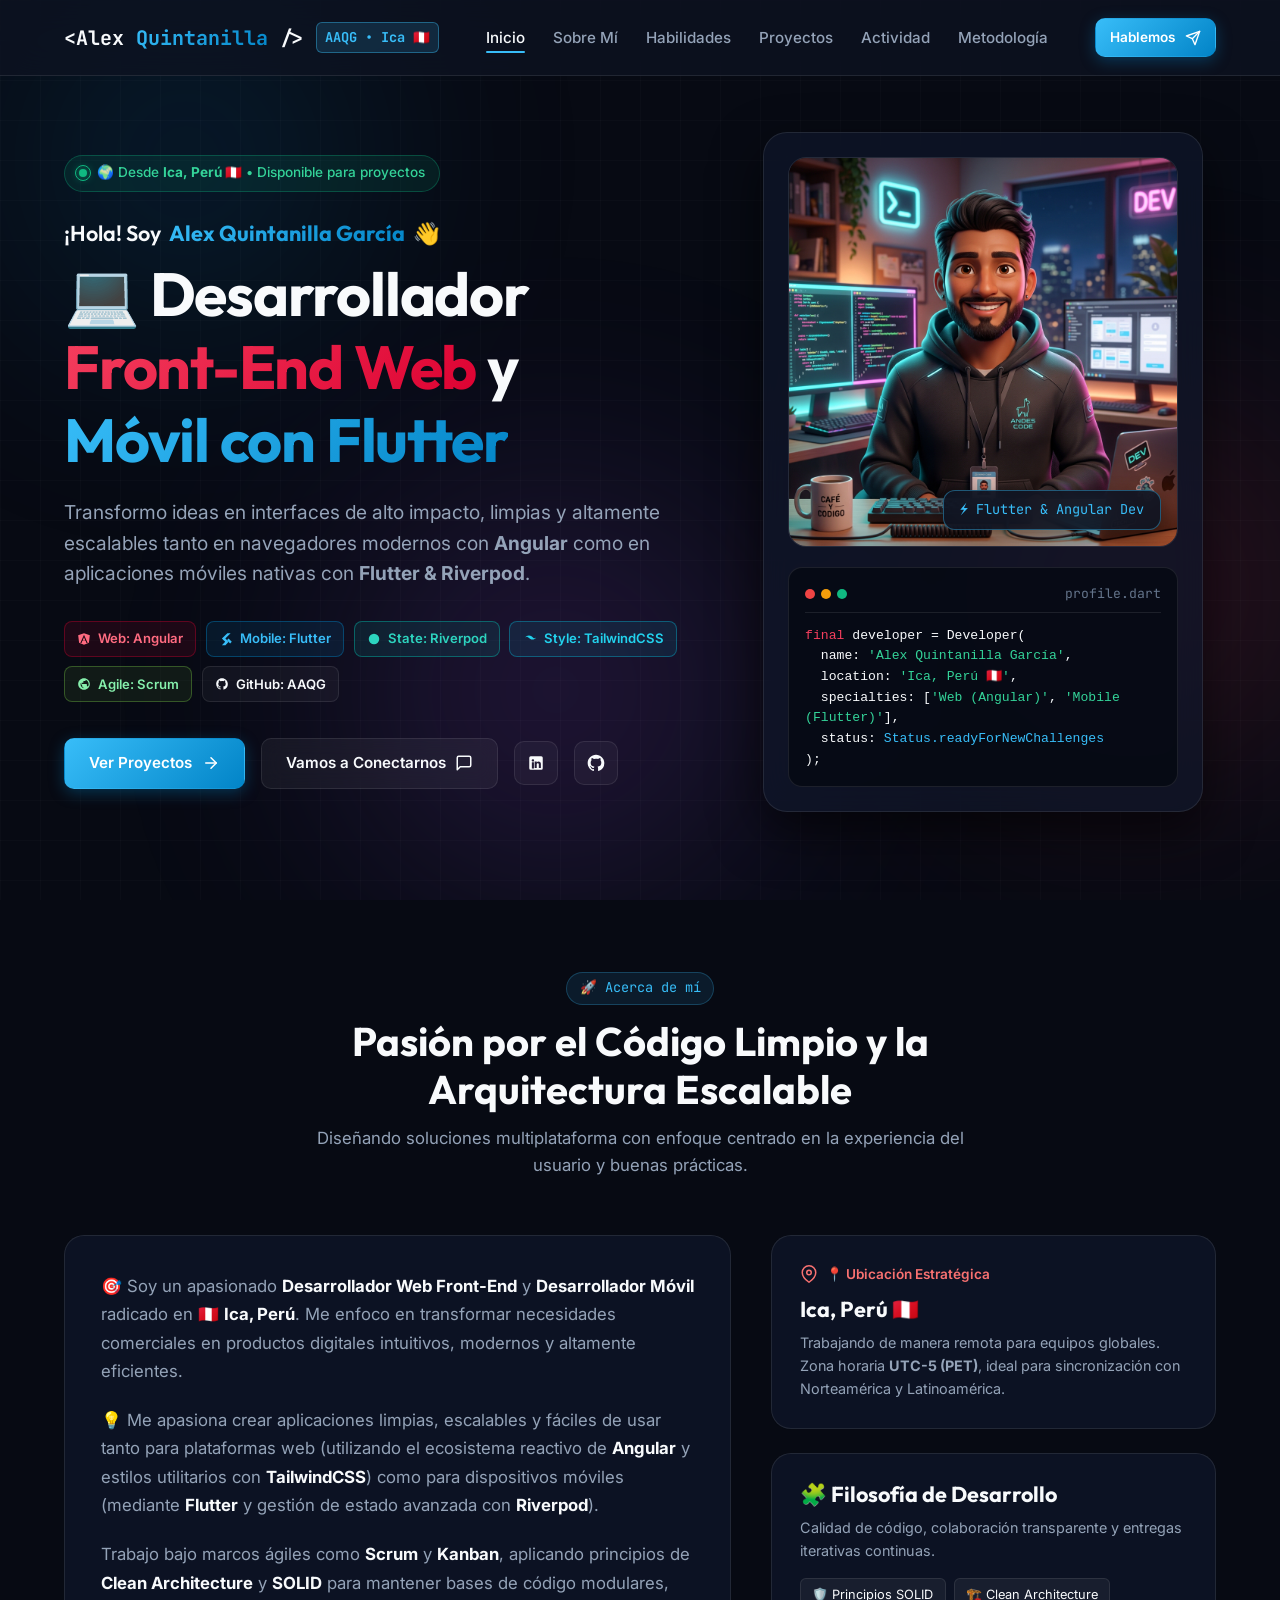
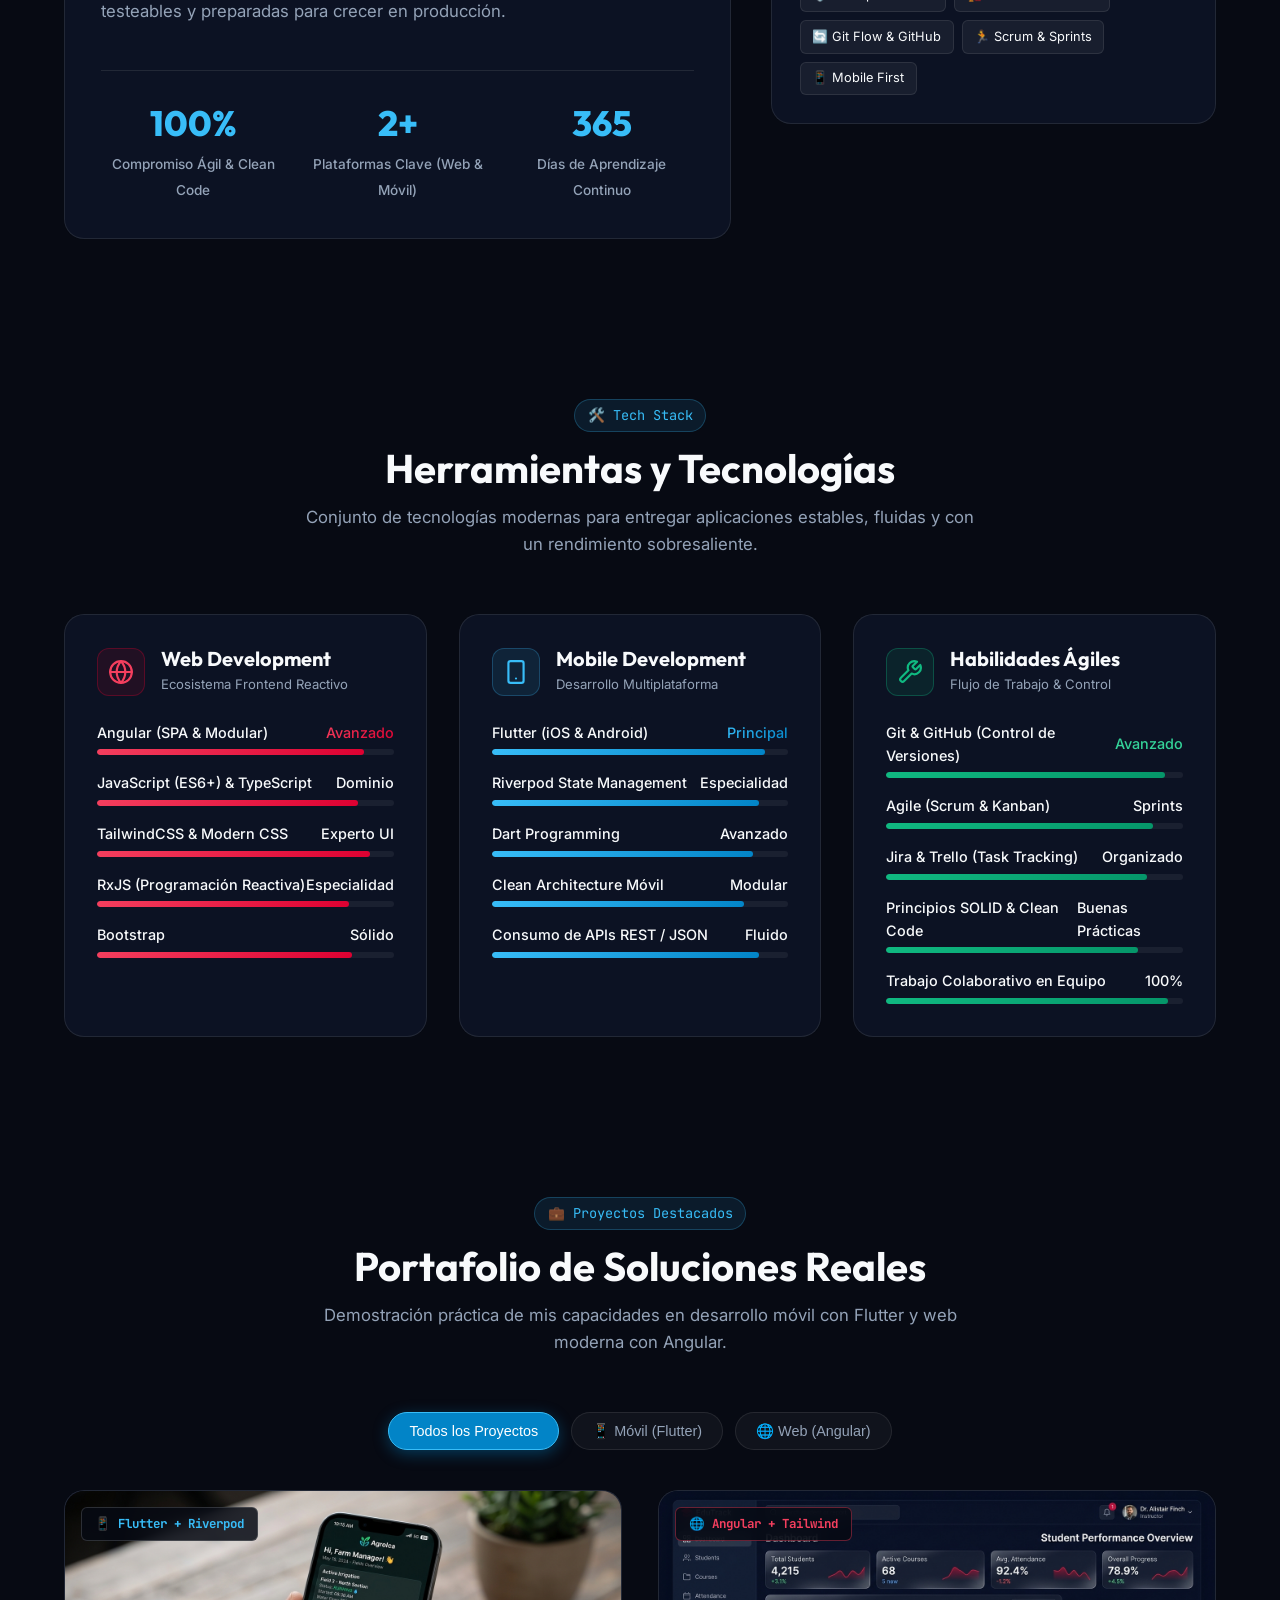
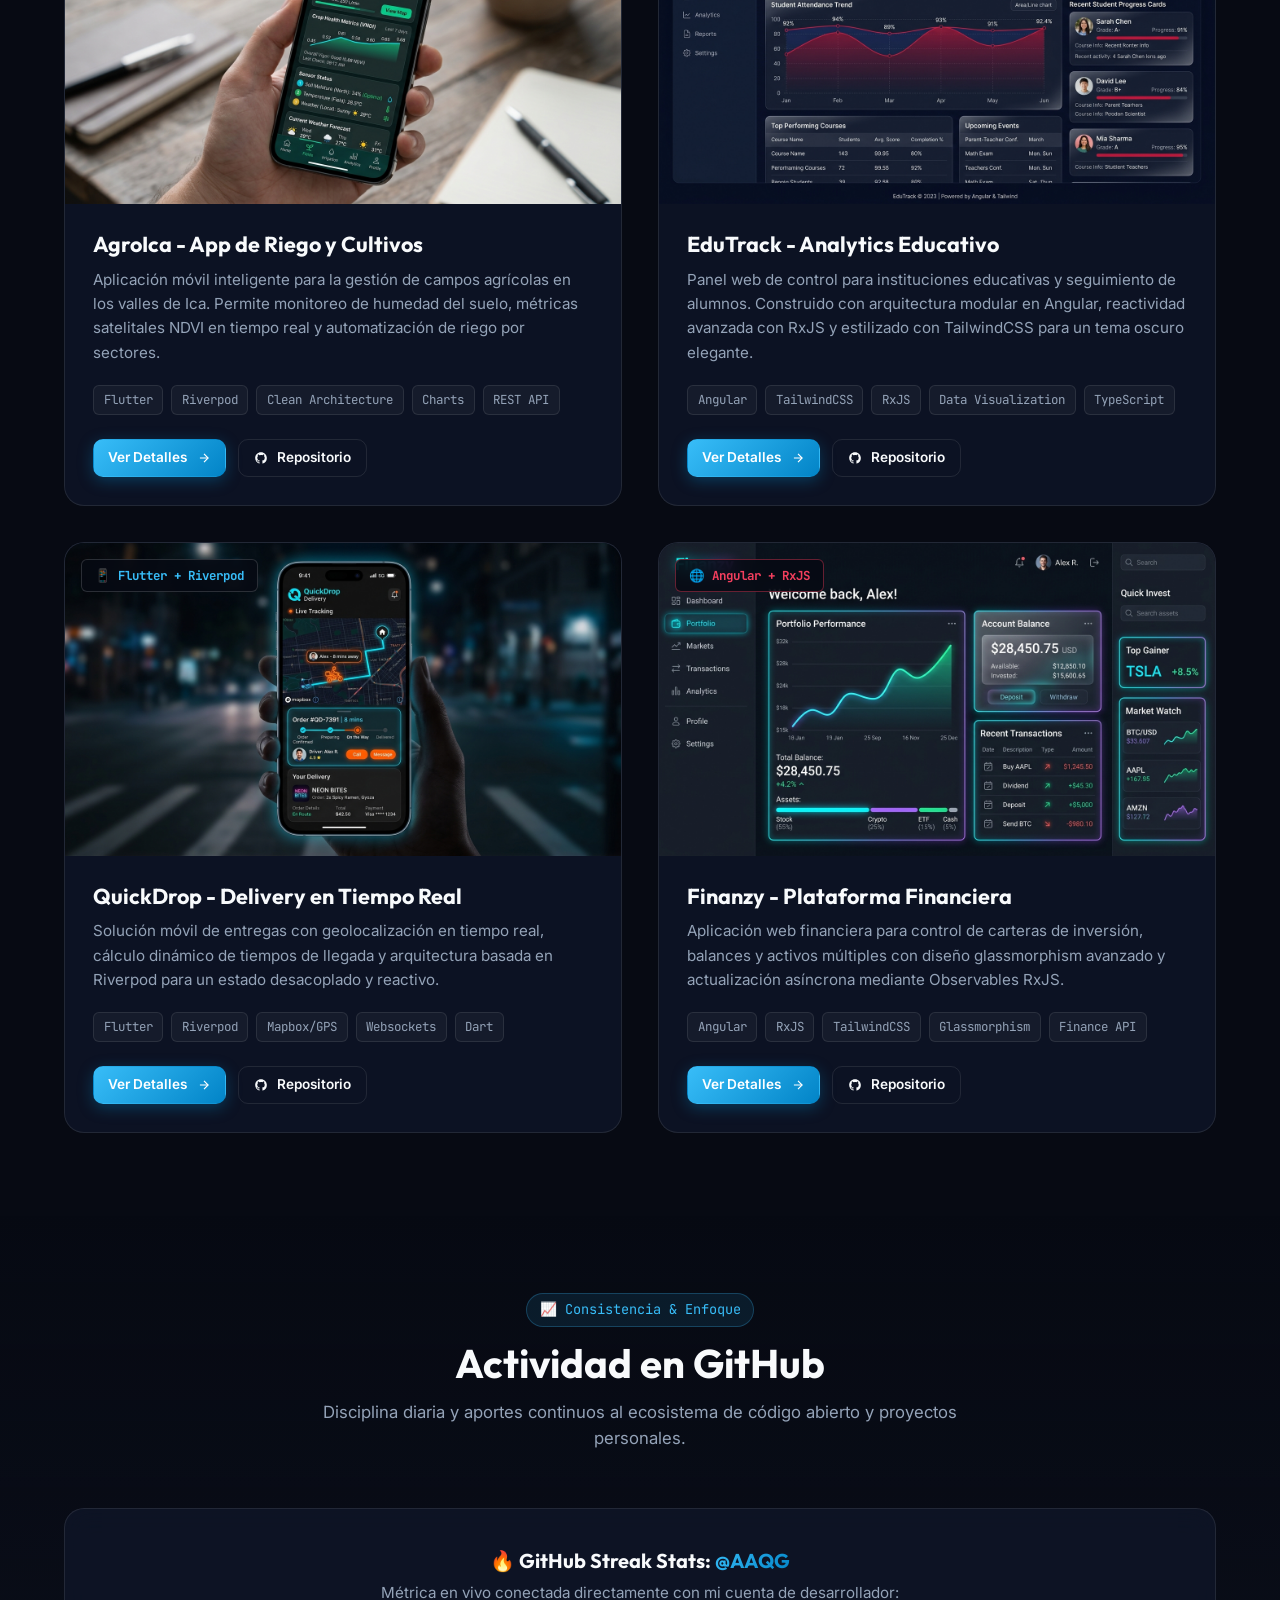
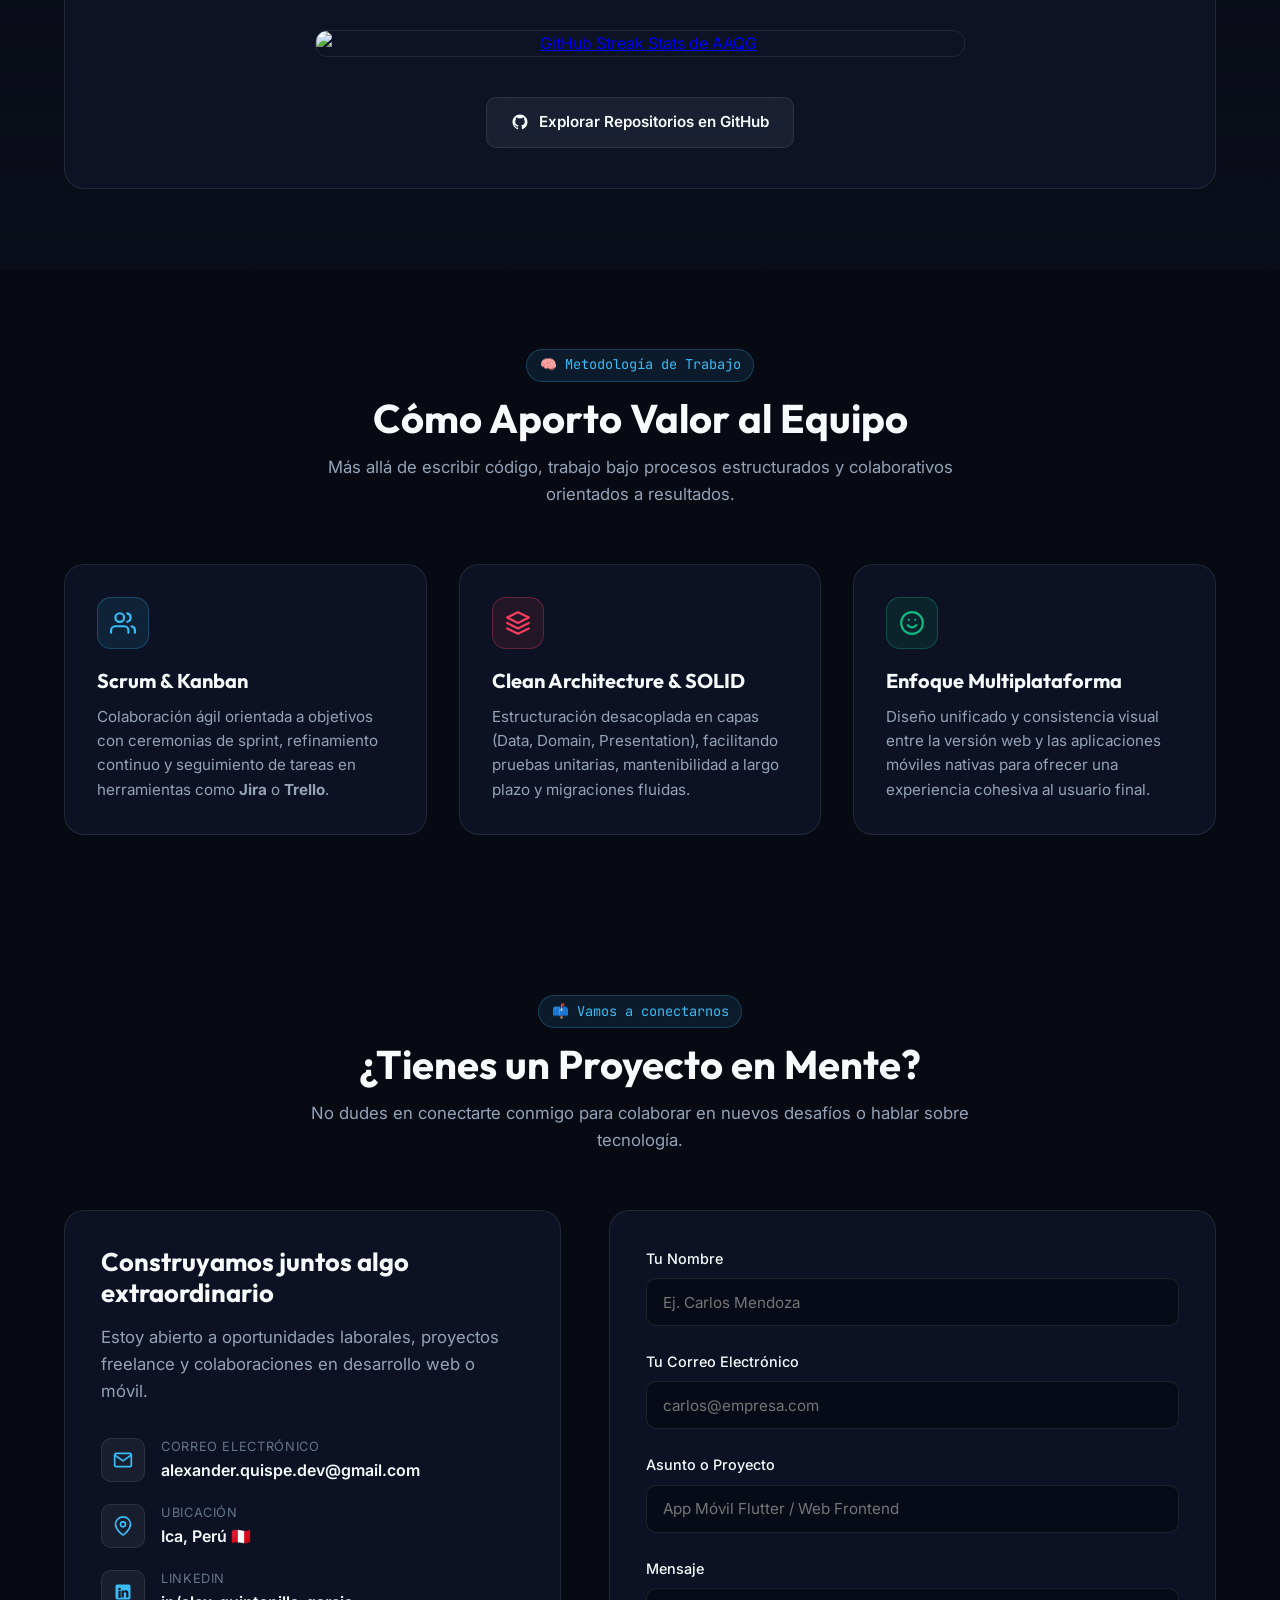
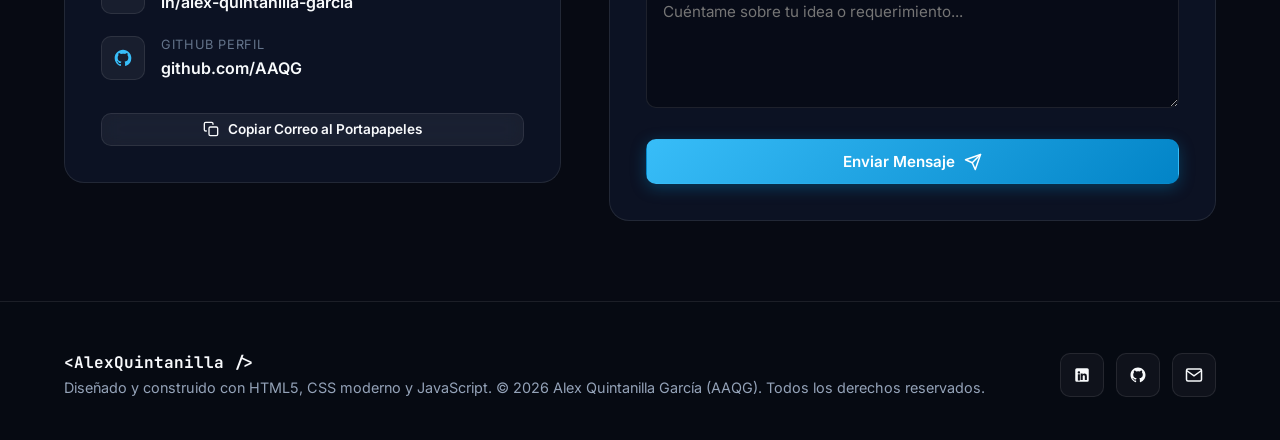
==== index.html @ 60a07b71 "feat: Profile Web" ====
<!DOCTYPE html>
<html lang="es">
<head>
  <meta charset="UTF-8">
  <meta name="viewport" content="width=device-width, initial-scale=1.0">
  <title>Alex Quintanilla García | Desarrollador Front-End Web y Móvil (Flutter & Angular)</title>
  <meta name="description" content="Portafolio profesional de Alex Quintanilla García (AAQG). Desarrollador Front-End Web y Móvil con Flutter y Angular, radicado en Ica, Perú. Creación de aplicaciones escalables, limpias y multiplataforma.">
  <meta name="keywords" content="Alex Quintanilla, Alex Quintanilla García, Desarrollador Web, Flutter, Angular, Riverpod, TailwindCSS, Ica Peru, Front-End, Mobile Developer, AAQG">
  <meta name="author" content="Alex Quintanilla García (AAQG)">

  <!-- Open Graph / Redes Sociales -->
  <meta property="og:title" content="Alex Quintanilla García | Desarrollador Front-End Web y Móvil">
  <meta property="og:description" content="Especialista en desarrollo web con Angular y móvil con Flutter & Riverpod. Desde Ica, Perú.">
  <meta property="og:type" content="website">

  <!-- Favicon SVG -->
  <link rel="icon" type="image/svg+xml" href="data:image/svg+xml,<svg xmlns='http://www.w3.org/2000/svg' viewBox='0 0 24 24' fill='%2338BDF8'><path d='M12 2L2 7l10 5 10-5-10-5zM2 17l10 5 10-5M2 12l10 5 10-5'/></svg>">

  <!-- Hoja de Estilos Principal -->
  <link rel="stylesheet" href="css/styles.css">
</head>
<body>

  <!-- Luces Ambientales de Fondo -->
  <div class="bg-ambient-light" aria-hidden="true">
    <div class="ambient-orb orb-1"></div>
    <div class="ambient-orb orb-2"></div>
    <div class="ambient-orb orb-3"></div>
  </div>
  <div class="bg-grid-overlay" aria-hidden="true"></div>

  <!-- Header / Barra de Navegación -->
  <header class="header-nav" id="headerNav">
    <div class="container nav-content">
      <a href="#hero" class="brand-logo" id="brandLogo">
        <span>&lt;Alex</span><span class="gradient-text-flutter">Quintanilla</span><span> /&gt;</span>
        <span class="logo-badge">AAQG &bull; Ica 🇵🇪</span>
      </a>

      <!-- Navegación de Escritorio -->
      <nav class="desktop-nav" aria-label="Navegación principal">
        <ul class="nav-links">
          <li><a href="#hero" class="nav-link active">Inicio</a></li>
          <li><a href="#about" class="nav-link">Sobre Mí</a></li>
          <li><a href="#skills" class="nav-link">Habilidades</a></li>
          <li><a href="#projects" class="nav-link">Proyectos</a></li>
          <li><a href="#github-stats" class="nav-link">Actividad</a></li>
          <li><a href="#methodology" class="nav-link">Metodología</a></li>
        </ul>
      </nav>

      <div class="nav-actions">
        <a href="#contact" class="btn btn-primary btn-sm btn-contact-nav" id="navContactBtn">
          <span>Hablemos</span>
          <svg width="16" height="16" viewBox="0 0 24 24" fill="none" stroke="currentColor" stroke-width="2" stroke-linecap="round" stroke-linejoin="round"><line x1="22" y1="2" x2="11" y2="13"></line><polygon points="22 2 15 22 11 13 2 9 22 2"></polygon></svg>
        </a>

        <!-- Botón Hamburguesa Móvil -->
        <button class="mobile-toggle" id="mobileMenuBtn" aria-label="Abrir menú de navegación" aria-expanded="false">
          <svg id="menuIcon" viewBox="0 0 24 24" fill="none" stroke="currentColor" stroke-width="2" stroke-linecap="round" stroke-linejoin="round">
            <line x1="3" y1="12" x2="21" y2="12"></line>
            <line x1="3" y1="6" x2="21" y2="6"></line>
            <line x1="3" y1="18" x2="21" y2="18"></line>
          </svg>
        </button>
      </div>
    </div>
  </header>

  <!-- Menú Desplegable Móvil -->
  <aside class="mobile-menu" id="mobileMenu" aria-label="Menú móvil">
    <ul class="mobile-nav-links">
      <li>
        <a href="#hero" class="mobile-nav-link" data-mobile-link>
          <span>🏠</span> Inicio
        </a>
      </li>
      <li>
        <a href="#about" class="mobile-nav-link" data-mobile-link>
          <span>🚀</span> Sobre Mí
        </a>
      </li>
      <li>
        <a href="#skills" class="mobile-nav-link" data-mobile-link>
          <span>🛠️</span> Tech Stack
        </a>
      </li>
      <li>
        <a href="#projects" class="mobile-nav-link" data-mobile-link>
          <span>💼</span> Proyectos
        </a>
      </li>
      <li>
        <a href="#github-stats" class="mobile-nav-link" data-mobile-link>
          <span>📊</span> GitHub Streak
        </a>
      </li>
      <li>
        <a href="#methodology" class="mobile-nav-link" data-mobile-link>
          <span>🧩</span> Metodología
        </a>
      </li>
      <li>
        <a href="#contact" class="mobile-nav-link" data-mobile-link>
          <span>📫</span> Contacto
        </a>
      </li>
    </ul>

    <div class="mobile-menu-footer">
      <a href="#contact" class="btn btn-primary" style="width: 100%;" data-mobile-link>
        Iniciar Conversación 💬
      </a>
    </div>
  </aside>

  <!-- SECCIÓN HERO -->
  <main>
    <section class="hero-section" id="hero">
      <div class="container">
        <div class="hero-grid">
          <!-- Columna Izquierda: Información Principal -->
          <div class="hero-text-content">
            <div class="hero-status-pill">
              <span class="status-dot"></span>
              <span>🌍 Desde <strong>Ica, Perú 🇵🇪</strong> &bull; Disponible para proyectos</span>
            </div>

            <div class="hero-name-label">
              ¡Hola! Soy <strong>Alex Quintanilla García</strong> 👋
            </div>

            <h1 class="hero-title">
              💻 Desarrollador <br>
              <span class="gradient-text-angular">Front-End Web</span> y <br>
              <span class="gradient-text-flutter">Móvil con Flutter</span>
            </h1>

            <p class="hero-subtitle">
              Transformo ideas en interfaces de alto impacto, limpias y altamente escalables tanto en navegadores modernos con <strong>Angular</strong> como en aplicaciones móviles nativas con <strong>Flutter & Riverpod</strong>.
            </p>

            <!-- Badges destacados del perfil -->
            <div class="hero-badges-row" aria-label="Tecnologías destacadas">
              <span class="tech-badge-pill angular">
                <svg width="14" height="14" viewBox="0 0 24 24" fill="currentColor"><path d="M12 2L2 5.5l1.6 13.1L12 22l8.4-3.4L22 5.5 12 2zm0 2.8l6.3 14-2.1-.1-1.3-3.2H9.1l-1.3 3.2-2.1.1 6.3-14zm0 4.3l-2.4 5.9h4.8L12 9.1z"/></svg>
                Web: Angular
              </span>
              <span class="tech-badge-pill flutter">
                <svg width="14" height="14" viewBox="0 0 24 24" fill="currentColor"><path d="M14.3 2L5 11.3l2.8 2.8L19.9 2h-5.6zM5 11.3l5.6 5.6-5.6 5.6H11l5.6-5.6-5.6-5.6H5zm8.5 2.8l2.8-2.8 5.6 5.6-2.8 2.8-5.6-5.6z"/></svg>
                Mobile: Flutter
              </span>
              <span class="tech-badge-pill riverpod">
                <svg width="14" height="14" viewBox="0 0 24 24" fill="currentColor"><circle cx="12" cy="12" r="9"/></svg>
                State: Riverpod
              </span>
              <span class="tech-badge-pill tailwind">
                <svg width="14" height="14" viewBox="0 0 24 24" fill="currentColor"><path d="M12 6c-3 0-5.5 1.5-6.5 4 1-1.5 2.5-2 4-1.5 1 .3 1.8 1.1 2.6 1.9C13.4 11.7 15 13 18 13c3 0 5.5-1.5 6.5-4-1 1.5-2.5 2-4 1.5-1-.3-1.8-1.1-2.6-1.9C16.6 7.3 15 6 12 6z"/></svg>
                Style: TailwindCSS
              </span>
              <span class="tech-badge-pill scrum">
                <svg width="14" height="14" viewBox="0 0 24 24" fill="currentColor"><path d="M12 2C6.48 2 2 6.48 2 12s4.48 10 10 10 10-4.48 10-10S17.52 2 12 2zm1 17.93c-3.95-.49-7-3.85-7-7.93 0-.62.08-1.21.21-1.79L9 15v1c0 1.1.9 2 2 2v1.93zm6.9-2.54c-.26-.81-1-1.39-1.9-1.39h-1v-3c0-.55-.45-1-1-1H8v-2h2c.55 0 1-.45 1-1V7h2c1.1 0 2-.9 2-2v-.41c2.93 1.19 5 4.06 5 7.41 0 2.08-.8 3.97-2.1 5.39z"/></svg>
                Agile: Scrum
              </span>
              <span class="tech-badge-pill">
                <svg width="14" height="14" viewBox="0 0 24 24" fill="currentColor"><path d="M12 2C6.477 2 2 6.484 2 12.017c0 4.425 2.865 8.18 6.839 9.504.5.092.682-.217.682-.483 0-.237-.008-.868-.013-1.703-2.782.605-3.369-1.343-3.369-1.343-.454-1.158-1.11-1.466-1.11-1.466-.908-.62.069-.608.069-.608 1.003.07 1.53 1.032 1.53 1.032.892 1.53 2.341 1.088 2.91.832.092-.647.35-1.088.636-1.338-2.22-.253-4.555-1.113-4.555-4.951 0-1.093.39-1.988 1.029-2.688-.103-.253-.446-1.272.098-2.65 0 0 .84-.27 2.75 1.026A9.564 9.564 0 0112 6.844c.85.004 1.705.115 2.504.337 1.909-1.296 2.747-1.027 2.747-1.027.546 1.379.202 2.398.1 2.651.64.7 1.028 1.595 1.028 2.688 0 3.848-2.339 4.695-4.566 4.943.359.309.678.92.678 1.855 0 1.338-.012 2.419-.012 2.747 0 .268.18.58.688.482A10.019 10.019 0 0022 12.017C22 6.484 17.522 2 12 2z"/></svg>
                GitHub: AAQG
              </span>
            </div>

            <!-- Botones de Acción CTA -->
            <div class="hero-cta-group">
              <a href="#projects" class="btn btn-primary" id="btnExploreProjects">
                <span>Ver Proyectos</span>
                <svg width="18" height="18" viewBox="0 0 24 24" fill="none" stroke="currentColor" stroke-width="2" stroke-linecap="round" stroke-linejoin="round"><line x1="5" y1="12" x2="19" y2="12"></line><polyline points="12 5 19 12 12 19"></polyline></svg>
              </a>

              <a href="#contact" class="btn btn-secondary" id="btnConnectHero">
                <span>Vamos a Conectarnos</span>
                <svg width="18" height="18" viewBox="0 0 24 24" fill="none" stroke="currentColor" stroke-width="2" stroke-linecap="round" stroke-linejoin="round"><path d="M21 15a2 2 0 0 1-2 2H7l-4 4V5a2 2 0 0 1 2-2h14a2 2 0 0 1 2 2z"></path></svg>
              </a>

              <!-- Botón LinkedIn -->
              <a href="https://www.linkedin.com/in/alex-quintanilla-garcia-112427238/" target="_blank" rel="noopener noreferrer" class="btn btn-icon" aria-label="Perfil de LinkedIn de Alex Quintanilla García" title="Ver LinkedIn Alex Quintanilla">
                <svg width="18" height="18" viewBox="0 0 24 24" fill="currentColor"><path d="M19 3a2 2 0 0 1 2 2v14a2 2 0 0 1-2 2H5a2 2 0 0 1-2-2V5a2 2 0 0 1 2-2h14m-.5 15.5v-5.3a3.26 3.26 0 0 0-3.26-3.26c-.85 0-1.84.52-2.28 1.3v-1.11h-2.79v8.37h2.79v-4.93c0-.77.62-1.4 1.39-1.4a1.4 1.4 0 0 1 1.4 1.4v4.93h2.75M6.46 10.9v8.37h2.79V10.9H6.46M7.86 6.88a1.63 1.63 0 0 0-1.63 1.63c0 .9.73 1.63 1.63 1.63a1.63 1.63 0 0 0 1.63-1.63c0-.9-.73-1.63-1.63-1.63z"/></svg>
              </a>

              <!-- Botón GitHub -->
              <a href="https://github.com/AAQG" target="_blank" rel="noopener noreferrer" class="btn btn-icon" aria-label="Perfil de GitHub AAQG" title="Ver GitHub AAQG">
                <svg width="20" height="20" viewBox="0 0 24 24" fill="currentColor"><path d="M12 2C6.477 2 2 6.484 2 12.017c0 4.425 2.865 8.18 6.839 9.504.5.092.682-.217.682-.483 0-.237-.008-.868-.013-1.703-2.782.605-3.369-1.343-3.369-1.343-.454-1.158-1.11-1.466-1.11-1.466-.908-.62.069-.608.069-.608 1.003.07 1.53 1.032 1.53 1.032.892 1.53 2.341 1.088 2.91.832.092-.647.35-1.088.636-1.338-2.22-.253-4.555-1.113-4.555-4.951 0-1.093.39-1.988 1.029-2.688-.103-.253-.446-1.272.098-2.65 0 0 .84-.27 2.75 1.026A9.564 9.564 0 0112 6.844c.85.004 1.705.115 2.504.337 1.909-1.296 2.747-1.027 2.747-1.027.546 1.379.202 2.398.1 2.651.64.7 1.028 1.595 1.028 2.688 0 3.848-2.339 4.695-4.566 4.943.359.309.678.92.678 1.855 0 1.338-.012 2.419-.012 2.747 0 .268.18.58.688.482A10.019 10.019 0 0022 12.017C22 6.484 17.522 2 12 2z"/></svg>
              </a>
            </div>
          </div>

          <!-- Columna Derecha: Card Visual con Foto de Perfil & Terminal -->
          <div class="hero-card-container">
            <div class="hero-visual-card">
              <div class="avatar-wrapper">
                <img src="assets/images/profile.jpg" alt="Alex Quintanilla García - Desarrollador Front-End y Móvil" class="avatar-image">
                <div class="hero-floating-chip">
                  <span>⚡</span> Flutter & Angular Dev
                </div>
              </div>

              <!-- Ventana de Código Mockup -->
              <div class="code-snippet-box">
                <div class="code-snippet-header">
                  <div class="window-dots">
                    <span class="window-dot dot-red"></span>
                    <span class="window-dot dot-yellow"></span>
                    <span class="window-dot dot-green"></span>
                  </div>
                  <span class="code-comment">profile.dart</span>
                </div>
                <code>
                  <span class="code-keyword">final</span> developer = Developer(<br>
                  &nbsp;&nbsp;name: <span class="code-string">'Alex Quintanilla García'</span>,<br>
                  &nbsp;&nbsp;location: <span class="code-string">'Ica, Perú 🇵🇪'</span>,<br>
                  &nbsp;&nbsp;specialties: [<span class="code-string">'Web (Angular)'</span>, <span class="code-string">'Mobile (Flutter)'</span>],<br>
                  &nbsp;&nbsp;status: <span class="code-class">Status.readyForNewChallenges</span><br>
                  );
                </code>
              </div>
            </div>
          </div>
        </div>
      </div>
    </section>

    <!-- SECCIÓN SOBRE MÍ -->
    <section class="about-section" id="about">
      <div class="container">
        <div class="section-header">
          <span class="section-tag">🚀 Acerca de mí</span>
          <h2 class="section-title">Pasión por el Código Limpio y la Arquitectura Escalable</h2>
          <p class="section-desc">
            Diseñando soluciones multiplataforma con enfoque centrado en la experiencia del usuario y buenas prácticas.
          </p>
        </div>

        <div class="about-grid">
          <!-- Tarjeta Principal de Historia -->
          <article class="about-card">
            <div class="about-narrative">
              <p>
                🎯 Soy un apasionado <strong>Desarrollador Web Front-End</strong> y <strong>Desarrollador Móvil</strong> radicado en 🇵🇪 <strong>Ica, Perú</strong>. Me enfoco en transformar necesidades comerciales en productos digitales intuitivos, modernos y altamente eficientes.
              </p>
              <p>
                💡 Me apasiona crear aplicaciones limpias, escalables y fáciles de usar tanto para plataformas web (utilizando el ecosistema reactivo de <strong>Angular</strong> y estilos utilitarios con <strong>TailwindCSS</strong>) como para dispositivos móviles (mediante <strong>Flutter</strong> y gestión de estado avanzada con <strong>Riverpod</strong>).
              </p>
              <p>
                Trabajo bajo marcos ágiles como <strong>Scrum</strong> y <strong>Kanban</strong>, aplicando principios de <strong>Clean Architecture</strong> y <strong>SOLID</strong> para mantener bases de código modulares, testeables y preparadas para crecer en producción.
              </p>
            </div>

            <!-- Métricas / Contadores -->
            <div class="stats-grid">
              <div class="stat-item">
                <span class="stat-number" data-target="100">100%</span>
                <span class="stat-label">Compromiso Ágil & Clean Code</span>
              </div>
              <div class="stat-item">
                <span class="stat-number" data-target="2">2+</span>
                <span class="stat-label">Plataformas Clave (Web & Móvil)</span>
              </div>
              <div class="stat-item">
                <span class="stat-number" data-target="365">365</span>
                <span class="stat-label">Días de Aprendizaje Continuo</span>
              </div>
            </div>
          </article>

          <!-- Tarjetas Secundarias -->
          <div class="about-side-stack">
            <!-- Ubicación -->
            <div class="location-card">
              <div class="location-badge">
                <svg width="18" height="18" viewBox="0 0 24 24" fill="none" stroke="currentColor" stroke-width="2" stroke-linecap="round" stroke-linejoin="round"><path d="M21 10c0 7-9 13-9 13s-9-6-9-13a9 9 0 0 1 18 0z"></path><circle cx="12" cy="10" r="3"></circle></svg>
                📍 Ubicación Estratégica
              </div>
              <h3 class="location-title">Ica, Perú 🇵🇪</h3>
              <p class="location-meta">
                Trabajando de manera remota para equipos globales. Zona horaria <strong>UTC-5 (PET)</strong>, ideal para sincronización con Norteamérica y Latinoamérica.
              </p>
            </div>

            <!-- Principios y Metodología en píldoras -->
            <div class="methodology-preview-card">
              <h3 class="location-title">🧩 Filosofía de Desarrollo</h3>
              <p class="location-meta">
                Calidad de código, colaboración transparente y entregas iterativas continuas.
              </p>
              <div class="badge-list-mini">
                <span class="mini-badge">🛡️ Principios SOLID</span>
                <span class="mini-badge">🏗️ Clean Architecture</span>
                <span class="mini-badge">🔄 Git Flow & GitHub</span>
                <span class="mini-badge">🏃 Scrum & Sprints</span>
                <span class="mini-badge">📱 Mobile First</span>
              </div>
            </div>
          </div>
        </div>
      </div>
    </section>

    <!-- SECCIÓN DE HABILIDADES / TECH STACK -->
    <section class="skills-section" id="skills">
      <div class="container">
        <div class="section-header">
          <span class="section-tag">🛠️ Tech Stack</span>
          <h2 class="section-title">Herramientas y Tecnologías</h2>
          <p class="section-desc">
            Conjunto de tecnologías modernas para entregar aplicaciones estables, fluidas y con un rendimiento sobresaliente.
          </p>
        </div>

        <div class="skills-container">
          <!-- Categoría 1: Web Development -->
          <div class="skill-category-card">
            <div class="skill-cat-header">
              <div class="cat-icon-box angular-icon">
                <svg width="26" height="26" viewBox="0 0 24 24" fill="none" stroke="currentColor" stroke-width="2" stroke-linecap="round" stroke-linejoin="round"><circle cx="12" cy="12" r="10"></circle><line x1="2" y1="12" x2="22" y2="12"></line><path d="M12 2a15.3 15.3 0 0 1 4 10 15.3 15.3 0 0 1-4 10 15.3 15.3 0 0 1-4-10 15.3 15.3 0 0 1 4-10z"></path></svg>
              </div>
              <div>
                <h3 class="cat-title">Web Development</h3>
                <span class="cat-subtitle">Ecosistema Frontend Reactivo</span>
              </div>
            </div>

            <ul class="skill-items-list">
              <li class="skill-item">
                <div class="skill-info">
                  <span>Angular (SPA & Modular)</span>
                  <span class="gradient-text-angular">Avanzado</span>
                </div>
                <div class="skill-bar-bg">
                  <div class="skill-bar-fill angular-fill" style="width: 90%;"></div>
                </div>
              </li>
              <li class="skill-item">
                <div class="skill-info">
                  <span>JavaScript (ES6+) & TypeScript</span>
                  <span>Dominio</span>
                </div>
                <div class="skill-bar-bg">
                  <div class="skill-bar-fill angular-fill" style="width: 88%;"></div>
                </div>
              </li>
              <li class="skill-item">
                <div class="skill-info">
                  <span>TailwindCSS & Modern CSS</span>
                  <span>Experto UI</span>
                </div>
                <div class="skill-bar-bg">
                  <div class="skill-bar-fill angular-fill" style="width: 92%;"></div>
                </div>
              </li>
              <li class="skill-item">
                <div class="skill-info">
                  <span>RxJS (Programación Reactiva)</span>
                  <span>Especialidad</span>
                </div>
                <div class="skill-bar-bg">
                  <div class="skill-bar-fill angular-fill" style="width: 85%;"></div>
                </div>
              </li>
              <li class="skill-item">
                <div class="skill-info">
                  <span>Bootstrap</span>
                  <span>Sólido</span>
                </div>
                <div class="skill-bar-bg">
                  <div class="skill-bar-fill angular-fill" style="width: 86%;"></div>
                </div>
              </li>
            </ul>
          </div>

          <!-- Categoría 2: Mobile Development -->
          <div class="skill-category-card">
            <div class="skill-cat-header">
              <div class="cat-icon-box">
                <svg width="26" height="26" viewBox="0 0 24 24" fill="none" stroke="currentColor" stroke-width="2" stroke-linecap="round" stroke-linejoin="round"><rect x="5" y="2" width="14" height="20" rx="2" ry="2"></rect><line x1="12" y1="18" x2="12.01" y2="18"></line></svg>
              </div>
              <div>
                <h3 class="cat-title">Mobile Development</h3>
                <span class="cat-subtitle">Desarrollo Multiplataforma</span>
              </div>
            </div>

            <ul class="skill-items-list">
              <li class="skill-item">
                <div class="skill-info">
                  <span>Flutter (iOS & Android)</span>
                  <span class="gradient-text-flutter">Principal</span>
                </div>
                <div class="skill-bar-bg">
                  <div class="skill-bar-fill" style="width: 92%;"></div>
                </div>
              </li>
              <li class="skill-item">
                <div class="skill-info">
                  <span>Riverpod State Management</span>
                  <span>Especialidad</span>
                </div>
                <div class="skill-bar-bg">
                  <div class="skill-bar-fill" style="width: 90%;"></div>
                </div>
              </li>
              <li class="skill-item">
                <div class="skill-info">
                  <span>Dart Programming</span>
                  <span>Avanzado</span>
                </div>
                <div class="skill-bar-bg">
                  <div class="skill-bar-fill" style="width: 88%;"></div>
                </div>
              </li>
              <li class="skill-item">
                <div class="skill-info">
                  <span>Clean Architecture Móvil</span>
                  <span>Modular</span>
                </div>
                <div class="skill-bar-bg">
                  <div class="skill-bar-fill" style="width: 85%;"></div>
                </div>
              </li>
              <li class="skill-item">
                <div class="skill-info">
                  <span>Consumo de APIs REST / JSON</span>
                  <span>Fluido</span>
                </div>
                <div class="skill-bar-bg">
                  <div class="skill-bar-fill" style="width: 90%;"></div>
                </div>
              </li>
            </ul>
          </div>

          <!-- Categoría 3: Metodologías y Herramientas -->
          <div class="skill-category-card">
            <div class="skill-cat-header">
              <div class="cat-icon-box method-icon">
                <svg width="26" height="26" viewBox="0 0 24 24" fill="none" stroke="currentColor" stroke-width="2" stroke-linecap="round" stroke-linejoin="round"><path d="M14.7 6.3a1 1 0 0 0 0 1.4l1.6 1.6a1 1 0 0 0 1.4 0l3.77-3.77a6 6 0 0 1-7.94 7.94l-6.91 6.91a2.12 2.12 0 0 1-3-3l6.91-6.91a6 6 0 0 1 7.94-7.94l-3.76 3.76z"></path></svg>
              </div>
              <div>
                <h3 class="cat-title">Habilidades Ágiles</h3>
                <span class="cat-subtitle">Flujo de Trabajo & Control</span>
              </div>
            </div>

            <ul class="skill-items-list">
              <li class="skill-item">
                <div class="skill-info">
                  <span>Git & GitHub (Control de Versiones)</span>
                  <span style="color: #34d399;">Avanzado</span>
                </div>
                <div class="skill-bar-bg">
                  <div class="skill-bar-fill method-fill" style="width: 94%;"></div>
                </div>
              </li>
              <li class="skill-item">
                <div class="skill-info">
                  <span>Agile (Scrum & Kanban)</span>
                  <span>Sprints</span>
                </div>
                <div class="skill-bar-bg">
                  <div class="skill-bar-fill method-fill" style="width: 90%;"></div>
                </div>
              </li>
              <li class="skill-item">
                <div class="skill-info">
                  <span>Jira & Trello (Task Tracking)</span>
                  <span>Organizado</span>
                </div>
                <div class="skill-bar-bg">
                  <div class="skill-bar-fill method-fill" style="width: 88%;"></div>
                </div>
              </li>
              <li class="skill-item">
                <div class="skill-info">
                  <span>Principios SOLID & Clean Code</span>
                  <span>Buenas Prácticas</span>
                </div>
                <div class="skill-bar-bg">
                  <div class="skill-bar-fill method-fill" style="width: 85%;"></div>
                </div>
              </li>
              <li class="skill-item">
                <div class="skill-info">
                  <span>Trabajo Colaborativo en Equipo</span>
                  <span>100%</span>
                </div>
                <div class="skill-bar-bg">
                  <div class="skill-bar-fill method-fill" style="width: 95%;"></div>
                </div>
              </li>
            </ul>
          </div>
        </div>
      </div>
    </section>

    <!-- SECCIÓN DE PROYECTOS DESTACADOS -->
    <section class="projects-section" id="projects">
      <div class="container">
        <div class="section-header">
          <span class="section-tag">💼 Proyectos Destacados</span>
          <h2 class="section-title">Portafolio de Soluciones Reales</h2>
          <p class="section-desc">
            Demostración práctica de mis capacidades en desarrollo móvil con Flutter y web moderna con Angular.
          </p>
        </div>

        <!-- Filtros Dinámicos -->
        <div class="projects-filter-bar" role="tablist" aria-label="Filtro de proyectos">
          <button class="filter-btn active" data-filter="all" role="tab" aria-selected="true">Todos los Proyectos</button>
          <button class="filter-btn" data-filter="mobile" role="tab" aria-selected="false">📱 Móvil (Flutter)</button>
          <button class="filter-btn" data-filter="web" role="tab" aria-selected="false">🌐 Web (Angular)</button>
        </div>

        <!-- Grid de Proyectos -->
        <div class="projects-grid" id="projectsGrid">

          <!-- Proyecto 1: AgroIca Mobile -->
          <article class="project-card" data-category="mobile">
            <div class="project-thumbnail-wrapper">
              <img src="assets/images/agroica.jpg" alt="AgroIca - App Móvil de Gestión Agrícola con Flutter" class="project-thumbnail" loading="lazy">
              <span class="project-tag-pill">📱 Flutter + Riverpod</span>
            </div>
            <div class="project-content">
              <h3 class="project-title">AgroIca - App de Riego y Cultivos</h3>
              <p class="project-description">
                Aplicación móvil inteligente para la gestión de campos agrícolas en los valles de Ica. Permite monitoreo de humedad del suelo, métricas satelitales NDVI en tiempo real y automatización de riego por sectores.
              </p>
              <div class="project-tech-stack">
                <span class="tech-chip">Flutter</span>
                <span class="tech-chip">Riverpod</span>
                <span class="tech-chip">Clean Architecture</span>
                <span class="tech-chip">Charts</span>
                <span class="tech-chip">REST API</span>
              </div>
              <div class="project-actions">
                <a href="#contact" class="btn btn-primary btn-sm">
                  <span>Ver Detalles</span>
                  <svg width="14" height="14" viewBox="0 0 24 24" fill="none" stroke="currentColor" stroke-width="2"><line x1="5" y1="12" x2="19" y2="12"></line><polyline points="12 5 19 12 12 19"></polyline></svg>
                </a>
                <a href="https://github.com/AAQG" target="_blank" rel="noopener noreferrer" class="btn btn-outline btn-sm">
                  <svg width="14" height="14" viewBox="0 0 24 24" fill="currentColor"><path d="M12 2C6.477 2 2 6.484 2 12.017c0 4.425 2.865 8.18 6.839 9.504.5.092.682-.217.682-.483 0-.237-.008-.868-.013-1.703-2.782.605-3.369-1.343-3.369-1.343-.454-1.158-1.11-1.466-1.11-1.466-.908-.62.069-.608.069-.608 1.003.07 1.53 1.032 1.53 1.032.892 1.53 2.341 1.088 2.91.832.092-.647.35-1.088.636-1.338-2.22-.253-4.555-1.113-4.555-4.951 0-1.093.39-1.988 1.029-2.688-.103-.253-.446-1.272.098-2.65 0 0 .84-.27 2.75 1.026A9.564 9.564 0 0112 6.844c.85.004 1.705.115 2.504.337 1.909-1.296 2.747-1.027 2.747-1.027.546 1.379.202 2.398.1 2.651.64.7 1.028 1.595 1.028 2.688 0 3.848-2.339 4.695-4.566 4.943.359.309.678.92.678 1.855 0 1.338-.012 2.419-.012 2.747 0 .268.18.58.688.482A10.019 10.019 0 0022 12.017C22 6.484 17.522 2 12 2z"/></svg>
                  <span>Repositorio</span>
                </a>
              </div>
            </div>
          </article>

          <!-- Proyecto 2: EduTrack Dashboard -->
          <article class="project-card" data-category="web">
            <div class="project-thumbnail-wrapper">
              <img src="assets/images/edutrack.jpg" alt="EduTrack Dashboard - Panel Administrativo con Angular y TailwindCSS" class="project-thumbnail" loading="lazy">
              <span class="project-tag-pill web">🌐 Angular + Tailwind</span>
            </div>
            <div class="project-content">
              <h3 class="project-title">EduTrack - Analytics Educativo</h3>
              <p class="project-description">
                Panel web de control para instituciones educativas y seguimiento de alumnos. Construido con arquitectura modular en Angular, reactividad avanzada con RxJS y estilizado con TailwindCSS para un tema oscuro elegante.
              </p>
              <div class="project-tech-stack">
                <span class="tech-chip">Angular</span>
                <span class="tech-chip">TailwindCSS</span>
                <span class="tech-chip">RxJS</span>
                <span class="tech-chip">Data Visualization</span>
                <span class="tech-chip">TypeScript</span>
              </div>
              <div class="project-actions">
                <a href="#contact" class="btn btn-primary btn-sm">
                  <span>Ver Detalles</span>
                  <svg width="14" height="14" viewBox="0 0 24 24" fill="none" stroke="currentColor" stroke-width="2"><line x1="5" y1="12" x2="19" y2="12"></line><polyline points="12 5 19 12 12 19"></polyline></svg>
                </a>
                <a href="https://github.com/AAQG" target="_blank" rel="noopener noreferrer" class="btn btn-outline btn-sm">
                  <svg width="14" height="14" viewBox="0 0 24 24" fill="currentColor"><path d="M12 2C6.477 2 2 6.484 2 12.017c0 4.425 2.865 8.18 6.839 9.504.5.092.682-.217.682-.483 0-.237-.008-.868-.013-1.703-2.782.605-3.369-1.343-3.369-1.343-.454-1.158-1.11-1.466-1.11-1.466-.908-.62.069-.608.069-.608 1.003.07 1.53 1.032 1.53 1.032.892 1.53 2.341 1.088 2.91.832.092-.647.35-1.088.636-1.338-2.22-.253-4.555-1.113-4.555-4.951 0-1.093.39-1.988 1.029-2.688-.103-.253-.446-1.272.098-2.65 0 0 .84-.27 2.75 1.026A9.564 9.564 0 0112 6.844c.85.004 1.705.115 2.504.337 1.909-1.296 2.747-1.027 2.747-1.027.546 1.379.202 2.398.1 2.651.64.7 1.028 1.595 1.028 2.688 0 3.848-2.339 4.695-4.566 4.943.359.309.678.92.678 1.855 0 1.338-.012 2.419-.012 2.747 0 .268.18.58.688.482A10.019 10.019 0 0022 12.017C22 6.484 17.522 2 12 2z"/></svg>
                  <span>Repositorio</span>
                </a>
              </div>
            </div>
          </article>

          <!-- Proyecto 3: QuickDrop Delivery -->
          <article class="project-card" data-category="mobile">
            <div class="project-thumbnail-wrapper">
              <img src="assets/images/delivery.jpg" alt="QuickDrop Delivery - Aplicación Móvil con Flutter" class="project-thumbnail" loading="lazy">
              <span class="project-tag-pill">📱 Flutter + Riverpod</span>
            </div>
            <div class="project-content">
              <h3 class="project-title">QuickDrop - Delivery en Tiempo Real</h3>
              <p class="project-description">
                Solución móvil de entregas con geolocalización en tiempo real, cálculo dinámico de tiempos de llegada y arquitectura basada en Riverpod para un estado desacoplado y reactivo.
              </p>
              <div class="project-tech-stack">
                <span class="tech-chip">Flutter</span>
                <span class="tech-chip">Riverpod</span>
                <span class="tech-chip">Mapbox/GPS</span>
                <span class="tech-chip">Websockets</span>
                <span class="tech-chip">Dart</span>
              </div>
              <div class="project-actions">
                <a href="#contact" class="btn btn-primary btn-sm">
                  <span>Ver Detalles</span>
                  <svg width="14" height="14" viewBox="0 0 24 24" fill="none" stroke="currentColor" stroke-width="2"><line x1="5" y1="12" x2="19" y2="12"></line><polyline points="12 5 19 12 12 19"></polyline></svg>
                </a>
                <a href="https://github.com/AAQG" target="_blank" rel="noopener noreferrer" class="btn btn-outline btn-sm">
                  <svg width="14" height="14" viewBox="0 0 24 24" fill="currentColor"><path d="M12 2C6.477 2 2 6.484 2 12.017c0 4.425 2.865 8.18 6.839 9.504.5.092.682-.217.682-.483 0-.237-.008-.868-.013-1.703-2.782.605-3.369-1.343-3.369-1.343-.454-1.158-1.11-1.466-1.11-1.466-.908-.62.069-.608.069-.608 1.003.07 1.53 1.032 1.53 1.032.892 1.53 2.341 1.088 2.91.832.092-.647.35-1.088.636-1.338-2.22-.253-4.555-1.113-4.555-4.951 0-1.093.39-1.988 1.029-2.688-.103-.253-.446-1.272.098-2.65 0 0 .84-.27 2.75 1.026A9.564 9.564 0 0112 6.844c.85.004 1.705.115 2.504.337 1.909-1.296 2.747-1.027 2.747-1.027.546 1.379.202 2.398.1 2.651.64.7 1.028 1.595 1.028 2.688 0 3.848-2.339 4.695-4.566 4.943.359.309.678.92.678 1.855 0 1.338-.012 2.419-.012 2.747 0 .268.18.58.688.482A10.019 10.019 0 0022 12.017C22 6.484 17.522 2 12 2z"/></svg>
                  <span>Repositorio</span>
                </a>
              </div>
            </div>
          </article>

          <!-- Proyecto 4: Finanzy Web App -->
          <article class="project-card" data-category="web">
            <div class="project-thumbnail-wrapper">
              <img src="assets/images/finanzy.jpg" alt="Finanzy - Plataforma Fintech con Angular y RxJS" class="project-thumbnail" loading="lazy">
              <span class="project-tag-pill web">🌐 Angular + RxJS</span>
            </div>
            <div class="project-content">
              <h3 class="project-title">Finanzy - Plataforma Financiera</h3>
              <p class="project-description">
                Aplicación web financiera para control de carteras de inversión, balances y activos múltiples con diseño glassmorphism avanzado y actualización asíncrona mediante Observables RxJS.
              </p>
              <div class="project-tech-stack">
                <span class="tech-chip">Angular</span>
                <span class="tech-chip">RxJS</span>
                <span class="tech-chip">TailwindCSS</span>
                <span class="tech-chip">Glassmorphism</span>
                <span class="tech-chip">Finance API</span>
              </div>
              <div class="project-actions">
                <a href="#contact" class="btn btn-primary btn-sm">
                  <span>Ver Detalles</span>
                  <svg width="14" height="14" viewBox="0 0 24 24" fill="none" stroke="currentColor" stroke-width="2"><line x1="5" y1="12" x2="19" y2="12"></line><polyline points="12 5 19 12 12 19"></polyline></svg>
                </a>
                <a href="https://github.com/AAQG" target="_blank" rel="noopener noreferrer" class="btn btn-outline btn-sm">
                  <svg width="14" height="14" viewBox="0 0 24 24" fill="currentColor"><path d="M12 2C6.477 2 2 6.484 2 12.017c0 4.425 2.865 8.18 6.839 9.504.5.092.682-.217.682-.483 0-.237-.008-.868-.013-1.703-2.782.605-3.369-1.343-3.369-1.343-.454-1.158-1.11-1.466-1.11-1.466-.908-.62.069-.608.069-.608 1.003.07 1.53 1.032 1.53 1.032.892 1.53 2.341 1.088 2.91.832.092-.647.35-1.088.636-1.338-2.22-.253-4.555-1.113-4.555-4.951 0-1.093.39-1.988 1.029-2.688-.103-.253-.446-1.272.098-2.65 0 0 .84-.27 2.75 1.026A9.564 9.564 0 0112 6.844c.85.004 1.705.115 2.504.337 1.909-1.296 2.747-1.027 2.747-1.027.546 1.379.202 2.398.1 2.651.64.7 1.028 1.595 1.028 2.688 0 3.848-2.339 4.695-4.566 4.943.359.309.678.92.678 1.855 0 1.338-.012 2.419-.012 2.747 0 .268.18.58.688.482A10.019 10.019 0 0022 12.017C22 6.484 17.522 2 12 2z"/></svg>
                  <span>Repositorio</span>
                </a>
              </div>
            </div>
          </article>

        </div>
      </div>
    </section>

    <!-- SECCIÓN DE GITHUB STREAK Y ACTIVIDAD -->
    <section class="github-stats-section" id="github-stats">
      <div class="container">
        <div class="section-header">
          <span class="section-tag">📈 Consistencia & Enfoque</span>
          <h2 class="section-title">Actividad en GitHub</h2>
          <p class="section-desc">
            Disciplina diaria y aportes continuos al ecosistema de código abierto y proyectos personales.
          </p>
        </div>

        <div class="streak-card-wrapper">
          <h3 style="font-size: 1.25rem; margin-bottom: 0.5rem;">🔥 GitHub Streak Stats: <span class="gradient-text-flutter">@AAQG</span></h3>
          <p style="color: var(--text-muted); font-size: 0.95rem;">Métrica en vivo conectada directamente con mi cuenta de desarrollador:</p>
          
          <div class="streak-img-container">
            <a href="https://github.com/AAQG" target="_blank" rel="noopener noreferrer">
              <img src="https://github-readme-streak-stats.herokuapp.com?user=AAQG&theme=dark" alt="GitHub Streak Stats de AAQG" loading="lazy">
            </a>
          </div>

          <a href="https://github.com/AAQG" target="_blank" rel="noopener noreferrer" class="btn btn-secondary github-profile-link-btn">
            <svg width="18" height="18" viewBox="0 0 24 24" fill="currentColor"><path d="M12 2C6.477 2 2 6.484 2 12.017c0 4.425 2.865 8.18 6.839 9.504.5.092.682-.217.682-.483 0-.237-.008-.868-.013-1.703-2.782.605-3.369-1.343-3.369-1.343-.454-1.158-1.11-1.466-1.11-1.466-.908-.62.069-.608.069-.608 1.003.07 1.53 1.032 1.53 1.032.892 1.53 2.341 1.088 2.91.832.092-.647.35-1.088.636-1.338-2.22-.253-4.555-1.113-4.555-4.951 0-1.093.39-1.988 1.029-2.688-.103-.253-.446-1.272.098-2.65 0 0 .84-.27 2.75 1.026A9.564 9.564 0 0112 6.844c.85.004 1.705.115 2.504.337 1.909-1.296 2.747-1.027 2.747-1.027.546 1.379.202 2.398.1 2.651.64.7 1.028 1.595 1.028 2.688 0 3.848-2.339 4.695-4.566 4.943.359.309.678.92.678 1.855 0 1.338-.012 2.419-.012 2.747 0 .268.18.58.688.482A10.019 10.019 0 0022 12.017C22 6.484 17.522 2 12 2z"/></svg>
            <span>Explorar Repositorios en GitHub</span>
          </a>
        </div>
      </div>
    </section>

    <!-- SECCIÓN METODOLOGÍA & BUENAS PRÁCTICAS -->
    <section class="methodology-section" id="methodology">
      <div class="container">
        <div class="section-header">
          <span class="section-tag">🧠 Metodología de Trabajo</span>
          <h2 class="section-title">Cómo Aporto Valor al Equipo</h2>
          <p class="section-desc">
            Más allá de escribir código, trabajo bajo procesos estructurados y colaborativos orientados a resultados.
          </p>
        </div>

        <div class="methodology-grid">
          <!-- Tarjeta 1: Agile Scrum -->
          <div class="methodology-card">
            <div class="method-icon-wrap">
              <svg width="26" height="26" viewBox="0 0 24 24" fill="none" stroke="currentColor" stroke-width="2" stroke-linecap="round" stroke-linejoin="round"><path d="M17 21v-2a4 4 0 0 0-4-4H5a4 4 0 0 0-4 4v2"></path><circle cx="9" cy="7" r="4"></circle><path d="M23 21v-2a4 4 0 0 0-3-3.87"></path><path d="M16 3.13a4 4 0 0 1 0 7.75"></path></svg>
            </div>
            <h3 class="methodology-title">Scrum & Kanban</h3>
            <p class="methodology-desc">
              Colaboración ágil orientada a objetivos con ceremonias de sprint, refinamiento continuo y seguimiento de tareas en herramientas como <strong>Jira</strong> o <strong>Trello</strong>.
            </p>
          </div>

          <!-- Tarjeta 2: Clean Architecture -->
          <div class="methodology-card">
            <div class="method-icon-wrap" style="color: var(--angular-ruby); border-color: rgba(244, 63, 94, 0.3); background: rgba(244, 63, 94, 0.1);">
              <svg width="26" height="26" viewBox="0 0 24 24" fill="none" stroke="currentColor" stroke-width="2" stroke-linecap="round" stroke-linejoin="round"><polygon points="12 2 2 7 12 12 22 7 12 2"></polygon><polyline points="2 17 12 22 22 17"></polyline><polyline points="2 12 12 17 22 12"></polyline></svg>
            </div>
            <h3 class="methodology-title">Clean Architecture & SOLID</h3>
            <p class="methodology-desc">
              Estructuración desacoplada en capas (Data, Domain, Presentation), facilitando pruebas unitarias, mantenibilidad a largo plazo y migraciones fluidas.
            </p>
          </div>

          <!-- Tarjeta 3: Multiplataforma -->
          <div class="methodology-card">
            <div class="method-icon-wrap" style="color: var(--status-emerald); border-color: rgba(16, 185, 129, 0.3); background: rgba(16, 185, 129, 0.1);">
              <svg width="26" height="26" viewBox="0 0 24 24" fill="none" stroke="currentColor" stroke-width="2" stroke-linecap="round" stroke-linejoin="round"><circle cx="12" cy="12" r="10"></circle><path d="M8 14s1.5 2 4 2 4-2 4-2"></path><line x1="9" y1="9" x2="9.01" y2="9"></line><line x1="15" y1="9" x2="15.01" y2="9"></line></svg>
            </div>
            <h3 class="methodology-title">Enfoque Multiplataforma</h3>
            <p class="methodology-desc">
              Diseño unificado y consistencia visual entre la versión web y las aplicaciones móviles nativas para ofrecer una experiencia cohesiva al usuario final.
            </p>
          </div>
        </div>
      </div>
    </section>

    <!-- SECCIÓN CONTACTO (📫 VAMOS A CONECTARNOS) -->
    <section class="contact-section" id="contact">
      <div class="container">
        <div class="section-header">
          <span class="section-tag">📫 Vamos a conectarnos</span>
          <h2 class="section-title">¿Tienes un Proyecto en Mente?</h2>
          <p class="section-desc">
            No dudes en conectarte conmigo para colaborar en nuevos desafíos o hablar sobre tecnología.
          </p>
        </div>

        <div class="contact-grid">
          <!-- Información y Canales Directos -->
          <div class="contact-info-card">
            <h3 class="contact-info-title">Construyamos juntos algo extraordinario</h3>
            <p class="contact-info-desc">
              Estoy abierto a oportunidades laborales, proyectos freelance y colaboraciones en desarrollo web o móvil.
            </p>

            <div class="contact-channels-list">
              <!-- Email -->
              <div class="contact-channel-item">
                <div class="channel-icon">
                  <svg width="20" height="20" viewBox="0 0 24 24" fill="none" stroke="currentColor" stroke-width="2" stroke-linecap="round" stroke-linejoin="round"><path d="M4 4h16c1.1 0 2 .9 2 2v12c0 1.1-.9 2-2 2H4c-1.1 0-2-.9-2-2V6c0-1.1.9-2 2-2z"></path><polyline points="22,6 12,13 2,6"></polyline></svg>
                </div>
                <div>
                  <div class="channel-label">Correo Electrónico</div>
                  <a href="mailto:alexander.quispe.dev@gmail.com" class="channel-val" id="emailContactLink">alexander.quispe.dev@gmail.com</a>
                </div>
              </div>

              <!-- Ubicación -->
              <div class="contact-channel-item">
                <div class="channel-icon">
                  <svg width="20" height="20" viewBox="0 0 24 24" fill="none" stroke="currentColor" stroke-width="2" stroke-linecap="round" stroke-linejoin="round"><path d="M21 10c0 7-9 13-9 13s-9-6-9-13a9 9 0 0 1 18 0z"></path><circle cx="12" cy="10" r="3"></circle></svg>
                </div>
                <div>
                  <div class="channel-label">Ubicación</div>
                  <span class="channel-val">Ica, Perú 🇵🇪</span>
                </div>
              </div>

              <!-- LinkedIn -->
              <div class="contact-channel-item">
                <div class="channel-icon">
                  <svg width="20" height="20" viewBox="0 0 24 24" fill="currentColor"><path d="M19 3a2 2 0 0 1 2 2v14a2 2 0 0 1-2 2H5a2 2 0 0 1-2-2V5a2 2 0 0 1 2-2h14m-.5 15.5v-5.3a3.26 3.26 0 0 0-3.26-3.26c-.85 0-1.84.52-2.28 1.3v-1.11h-2.79v8.37h2.79v-4.93c0-.77.62-1.4 1.39-1.4a1.4 1.4 0 0 1 1.4 1.4v4.93h2.75M6.46 10.9v8.37h2.79V10.9H6.46M7.86 6.88a1.63 1.63 0 0 0-1.63 1.63c0 .9.73 1.63 1.63 1.63a1.63 1.63 0 0 0 1.63-1.63c0-.9-.73-1.63-1.63-1.63z"/></svg>
                </div>
                <div>
                  <div class="channel-label">LinkedIn</div>
                  <a href="https://www.linkedin.com/in/alex-quintanilla-garcia-112427238/" target="_blank" rel="noopener noreferrer" class="channel-val">in/alex-quintanilla-garcia</a>
                </div>
              </div>

              <!-- GitHub -->
              <div class="contact-channel-item">
                <div class="channel-icon">
                  <svg width="20" height="20" viewBox="0 0 24 24" fill="currentColor"><path d="M12 2C6.477 2 2 6.484 2 12.017c0 4.425 2.865 8.18 6.839 9.504.5.092.682-.217.682-.483 0-.237-.008-.868-.013-1.703-2.782.605-3.369-1.343-3.369-1.343-.454-1.158-1.11-1.466-1.11-1.466-.908-.62.069-.608.069-.608 1.003.07 1.53 1.032 1.53 1.032.892 1.53 2.341 1.088 2.91.832.092-.647.35-1.088.636-1.338-2.22-.253-4.555-1.113-4.555-4.951 0-1.093.39-1.988 1.029-2.688-.103-.253-.446-1.272.098-2.65 0 0 .84-.27 2.75 1.026A9.564 9.564 0 0112 6.844c.85.004 1.705.115 2.504.337 1.909-1.296 2.747-1.027 2.747-1.027.546 1.379.202 2.398.1 2.651.64.7 1.028 1.595 1.028 2.688 0 3.848-2.339 4.695-4.566 4.943.359.309.678.92.678 1.855 0 1.338-.012 2.419-.012 2.747 0 .268.18.58.688.482A10.019 10.019 0 0022 12.017C22 6.484 17.522 2 12 2z"/></svg>
                </div>
                <div>
                  <div class="channel-label">GitHub Perfil</div>
                  <a href="https://github.com/AAQG" target="_blank" rel="noopener noreferrer" class="channel-val">github.com/AAQG</a>
                </div>
              </div>
            </div>

            <!-- Botón Copiar Email -->
            <button class="btn btn-secondary btn-sm" id="btnCopyEmail" style="width: 100%;">
              <svg width="16" height="16" viewBox="0 0 24 24" fill="none" stroke="currentColor" stroke-width="2" stroke-linecap="round" stroke-linejoin="round"><rect x="9" y="9" width="13" height="13" rx="2" ry="2"></rect><path d="M5 15H4a2 2 0 0 1-2-2V4a2 2 0 0 1 2-2h9a2 2 0 0 1 2 2v1"></path></svg>
              <span>Copiar Correo al Portapapeles</span>
            </button>
          </div>

          <!-- Formulario de Mensaje -->
          <div class="contact-form-card">
            <form id="contactForm" novalidate>
              <div class="form-group">
                <label for="userName" class="form-label">Tu Nombre</label>
                <input type="text" id="userName" name="userName" class="form-input" placeholder="Ej. Carlos Mendoza" required>
              </div>

              <div class="form-group">
                <label for="userEmail" class="form-label">Tu Correo Electrónico</label>
                <input type="email" id="userEmail" name="userEmail" class="form-input" placeholder="carlos@empresa.com" required>
              </div>

              <div class="form-group">
                <label for="userSubject" class="form-label">Asunto o Proyecto</label>
                <input type="text" id="userSubject" name="userSubject" class="form-input" placeholder="App Móvil Flutter / Web Frontend" required>
              </div>

              <div class="form-group">
                <label for="userMessage" class="form-label">Mensaje</label>
                <textarea id="userMessage" name="userMessage" class="form-textarea" placeholder="Cuéntame sobre tu idea o requerimiento..." required></textarea>
              </div>

              <button type="submit" class="btn btn-primary" id="btnSubmitForm" style="width: 100%;">
                <span>Enviar Mensaje</span>
                <svg width="18" height="18" viewBox="0 0 24 24" fill="none" stroke="currentColor" stroke-width="2" stroke-linecap="round" stroke-linejoin="round"><line x1="22" y1="2" x2="11" y2="13"></line><polygon points="22 2 15 22 11 13 2 9 22 2"></polygon></svg>
              </button>
            </form>
          </div>
        </div>
      </div>
    </section>
  </main>

  <!-- FOOTER -->
  <footer class="footer">
    <div class="container footer-content">
      <div class="footer-brand">
        <span style="font-weight: 700; font-family: var(--font-mono);">&lt;AlexQuintanilla /&gt;</span>
        <p class="footer-copy">
          Diseñado y construido con HTML5, CSS moderno y JavaScript. &copy; 2026 Alex Quintanilla García (AAQG). Todos los derechos reservados.
        </p>
      </div>

      <div class="footer-socials">
        <a href="https://www.linkedin.com/in/alex-quintanilla-garcia-112427238/" target="_blank" rel="noopener noreferrer" class="btn btn-icon" title="LinkedIn">
          <svg width="18" height="18" viewBox="0 0 24 24" fill="currentColor"><path d="M19 3a2 2 0 0 1 2 2v14a2 2 0 0 1-2 2H5a2 2 0 0 1-2-2V5a2 2 0 0 1 2-2h14m-.5 15.5v-5.3a3.26 3.26 0 0 0-3.26-3.26c-.85 0-1.84.52-2.28 1.3v-1.11h-2.79v8.37h2.79v-4.93c0-.77.62-1.4 1.39-1.4a1.4 1.4 0 0 1 1.4 1.4v4.93h2.75M6.46 10.9v8.37h2.79V10.9H6.46M7.86 6.88a1.63 1.63 0 0 0-1.63 1.63c0 .9.73 1.63 1.63 1.63a1.63 1.63 0 0 0 1.63-1.63c0-.9-.73-1.63-1.63-1.63z"/></svg>
        </a>
        <a href="https://github.com/AAQG" target="_blank" rel="noopener noreferrer" class="btn btn-icon" title="GitHub">
          <svg width="18" height="18" viewBox="0 0 24 24" fill="currentColor"><path d="M12 2C6.477 2 2 6.484 2 12.017c0 4.425 2.865 8.18 6.839 9.504.5.092.682-.217.682-.483 0-.237-.008-.868-.013-1.703-2.782.605-3.369-1.343-3.369-1.343-.454-1.158-1.11-1.466-1.11-1.466-.908-.62.069-.608.069-.608 1.003.07 1.53 1.032 1.53 1.032.892 1.53 2.341 1.088 2.91.832.092-.647.35-1.088.636-1.338-2.22-.253-4.555-1.113-4.555-4.951 0-1.093.39-1.988 1.029-2.688-.103-.253-.446-1.272.098-2.65 0 0 .84-.27 2.75 1.026A9.564 9.564 0 0112 6.844c.85.004 1.705.115 2.504.337 1.909-1.296 2.747-1.027 2.747-1.027.546 1.379.202 2.398.1 2.651.64.7 1.028 1.595 1.028 2.688 0 3.848-2.339 4.695-4.566 4.943.359.309.678.92.678 1.855 0 1.338-.012 2.419-.012 2.747 0 .268.18.58.688.482A10.019 10.019 0 0022 12.017C22 6.484 17.522 2 12 2z"/></svg>
        </a>
        <a href="mailto:alexander.quispe.dev@gmail.com" class="btn btn-icon" title="Correo">
          <svg width="18" height="18" viewBox="0 0 24 24" fill="none" stroke="currentColor" stroke-width="2"><path d="M4 4h16c1.1 0 2 .9 2 2v12c0 1.1-.9 2-2 2H4c-1.1 0-2-.9-2-2V6c0-1.1.9-2 2-2z"></path><polyline points="22,6 12,13 2,6"></polyline></svg>
        </a>
      </div>
    </div>
  </footer>

  <!-- Botón Volver Arriba -->
  <button class="scroll-top-btn" id="scrollTopBtn" aria-label="Volver arriba">
    <svg width="20" height="20" viewBox="0 0 24 24" fill="none" stroke="currentColor" stroke-width="2" stroke-linecap="round" stroke-linejoin="round"><polyline points="18 15 12 9 6 15"></polyline></svg>
  </button>

  <!-- Notificación Toast -->
  <div class="toast-notification" id="toastMessage" role="alert" aria-live="assertive">
    <svg width="22" height="22" viewBox="0 0 24 24" fill="none" stroke="currentColor" stroke-width="2" stroke-linecap="round" stroke-linejoin="round" style="color: var(--flutter-cyan);"><path d="M22 11.08V12a10 10 0 1 1-5.93-9.14"></path><polyline points="22 4 12 14.01 9 11.01"></polyline></svg>
    <span id="toastText">¡Acción realizada con éxito!</span>
  </div>

  <!-- Script Principal -->
  <script src="js/main.js"></script>
</body>
</html>
---- css/styles.css ----
/* ==========================================================================
   PORTAFOLIO PROFESIONAL - AAQG (Desarrollador Web & Móvil)
   Estilos CSS Modernos: Glassmorphism, Neon Glow & 100% Responsivo
   ========================================================================== */

@import url('https://fonts.googleapis.com/css2?family=Inter:wght@300;400;500;600;700&family=JetBrains+Mono:wght@400;500;700&family=Outfit:wght@400;500;600;700;800;900&display=swap');

:root {
  /* Paleta de Colores Base */
  --bg-dark: #070a13;
  --bg-surface: #0e1322;
  --bg-card: rgba(16, 23, 42, 0.72);
  --bg-card-hover: rgba(23, 33, 60, 0.85);
  --bg-glass: rgba(14, 19, 34, 0.75);

  /* Acentos de Marca (Flutter, Angular, Status) */
  --flutter-cyan: #38bdf8;
  --flutter-blue: #0284c7;
  --flutter-deep: #02569b;
  --angular-red: #dd0031;
  --angular-ruby: #f43f5e;
  --status-emerald: #10b981;
  --accent-purple: #a855f7;
  --accent-amber: #f59e0b;

  /* Gradientes */
  --gradient-flutter: linear-gradient(135deg, #38bdf8 0%, #0284c7 100%);
  --gradient-angular: linear-gradient(135deg, #f43f5e 0%, #dd0031 100%);
  --gradient-brand: linear-gradient(135deg, #38bdf8 0%, #a855f7 50%, #f43f5e 100%);
  --gradient-card: linear-gradient(180deg, rgba(255, 255, 255, 0.05) 0%, rgba(255, 255, 255, 0) 100%);

  /* Textos */
  --text-main: #f8fafc;
  --text-muted: #94a3b8;
  --text-dim: #64748b;

  /* Bordes & Sombras */
  --border-subtle: rgba(255, 255, 255, 0.09);
  --border-glow: rgba(56, 189, 248, 0.35);
  --shadow-subtle: 0 10px 30px -10px rgba(0, 0, 0, 0.5);
  --shadow-glow: 0 0 25px rgba(56, 189, 248, 0.25);
  --shadow-glow-red: 0 0 25px rgba(244, 63, 94, 0.25);

  /* Tipografías */
  --font-heading: 'Outfit', sans-serif;
  --font-body: 'Inter', sans-serif;
  --font-mono: 'JetBrains Mono', monospace;

  /* Transiciones */
  --transition-fast: 0.2s cubic-bezier(0.4, 0, 0.2, 1);
  --transition-normal: 0.3s cubic-bezier(0.4, 0, 0.2, 1);
  --transition-bounce: 0.5s cubic-bezier(0.175, 0.885, 0.32, 1.275);

  /* Layout */
  --container-max: 1200px;
  --nav-height: 76px;
}

/* Reset Global */
*,
*::before,
*::after {
  box-sizing: border-box;
  margin: 0;
  padding: 0;
}

html {
  scroll-behavior: smooth;
  scroll-padding-top: calc(var(--nav-height) + 1rem);
  font-size: 16px;
  background-color: var(--bg-dark);
  color: var(--text-main);
  font-family: var(--font-body);
}

body {
  min-height: 100vh;
  overflow-x: hidden;
  line-height: 1.6;
  background-color: var(--bg-dark);
  position: relative;
  -webkit-font-smoothing: antialiased;
}

/* Ambient Lights de Fondo */
.bg-ambient-light {
  position: fixed;
  top: 0;
  left: 0;
  width: 100%;
  height: 100%;
  pointer-events: none;
  z-index: 0;
  overflow: hidden;
}

.ambient-orb {
  position: absolute;
  border-radius: 50%;
  filter: blur(120px);
  opacity: 0.25;
  animation: floatOrb 18s ease-in-out infinite alternate;
}

.orb-1 {
  top: -10%;
  left: -5%;
  width: 500px;
  height: 500px;
  background: radial-gradient(circle, var(--flutter-blue) 0%, transparent 70%);
}

.orb-2 {
  top: 35%;
  right: -10%;
  width: 550px;
  height: 550px;
  background: radial-gradient(circle, var(--angular-ruby) 0%, transparent 70%);
  animation-duration: 22s;
}

.orb-3 {
  bottom: -10%;
  left: 20%;
  width: 600px;
  height: 600px;
  background: radial-gradient(circle, var(--accent-purple) 0%, transparent 70%);
  animation-duration: 26s;
}

@keyframes floatOrb {
  0% {
    transform: translateY(0) scale(1);
  }

  50% {
    transform: translateY(50px) scale(1.08);
  }

  100% {
    transform: translateY(-30px) scale(0.95);
  }
}

/* Retícula o Grid sutil de fondo */
.bg-grid-overlay {
  position: fixed;
  inset: 0;
  background-image:
    linear-gradient(to right, rgba(255, 255, 255, 0.02) 1px, transparent 1px),
    linear-gradient(to bottom, rgba(255, 255, 255, 0.02) 1px, transparent 1px);
  background-size: 40px 40px;
  pointer-events: none;
  z-index: 0;
}

/* Contenedor centralizado */
.container {
  width: 100%;
  max-width: var(--container-max);
  margin-left: auto;
  margin-right: auto;
  padding-left: 1.5rem;
  padding-right: 1.5rem;
  position: relative;
  z-index: 1;
}

/* Tipografía de Encabezados */
h1,
h2,
h3,
h4,
h5,
h6 {
  font-family: var(--font-heading);
  font-weight: 700;
  line-height: 1.2;
  color: var(--text-main);
}

.gradient-text {
  background: var(--gradient-brand);
  -webkit-background-clip: text;
  -webkit-text-fill-color: transparent;
}

.gradient-text-flutter {
  background: var(--gradient-flutter);
  -webkit-background-clip: text;
  -webkit-text-fill-color: transparent;
}

.gradient-text-angular {
  background: var(--gradient-angular);
  -webkit-background-clip: text;
  -webkit-text-fill-color: transparent;
}

/* ==========================================================================
   NAVBAR & HEADER
   ========================================================================== */
.header-nav {
  position: fixed;
  top: 0;
  left: 0;
  width: 100%;
  height: var(--nav-height);
  z-index: 1000;
  background: var(--bg-glass);
  backdrop-filter: blur(16px);
  -webkit-backdrop-filter: blur(16px);
  border-bottom: 1px solid var(--border-subtle);
  transition: background var(--transition-normal), border-color var(--transition-normal);
}

.header-nav.scrolled {
  background: rgba(7, 10, 19, 0.92);
  border-bottom-color: rgba(56, 189, 248, 0.2);
  box-shadow: 0 10px 25px -10px rgba(0, 0, 0, 0.7);
}

.nav-content {
  display: flex;
  align-items: center;
  justify-content: space-between;
  height: 100%;
}

/* Logo */
.brand-logo {
  display: flex;
  align-items: center;
  gap: 0.75rem;
  text-decoration: none;
  color: var(--text-main);
  font-family: var(--font-mono);
  font-weight: 700;
  font-size: 1.25rem;
  transition: transform var(--transition-fast);
}

.brand-logo:hover {
  transform: translateY(-1px);
}

.logo-badge {
  background: rgba(56, 189, 248, 0.15);
  border: 1px solid rgba(56, 189, 248, 0.4);
  color: var(--flutter-cyan);
  padding: 0.2rem 0.5rem;
  border-radius: 6px;
  font-size: 0.85rem;
  font-family: var(--font-mono);
}

/* Enlaces Desktop */
.nav-links {
  display: flex;
  align-items: center;
  gap: 1.75rem;
  list-style: none;
}

.nav-link {
  text-decoration: none;
  color: var(--text-muted);
  font-size: 0.95rem;
  font-weight: 500;
  transition: color var(--transition-fast);
  position: relative;
  padding: 0.25rem 0;
}

.nav-link::after {
  content: '';
  position: absolute;
  bottom: -2px;
  left: 0;
  width: 0%;
  height: 2px;
  background: var(--flutter-cyan);
  transition: width var(--transition-fast);
  border-radius: 2px;
}

.nav-link:hover,
.nav-link.active {
  color: var(--text-main);
}

.nav-link:hover::after,
.nav-link.active::after {
  width: 100%;
}

.nav-actions {
  display: flex;
  align-items: center;
  gap: 1rem;
}

/* Botón Hamburguesa Móvil */
.mobile-toggle {
  display: none;
  background: transparent;
  border: 1px solid var(--border-subtle);
  color: var(--text-main);
  padding: 0.6rem;
  border-radius: 8px;
  cursor: pointer;
  transition: all var(--transition-fast);
}

.mobile-toggle:hover {
  border-color: var(--flutter-cyan);
  background: rgba(56, 189, 248, 0.1);
}

.mobile-toggle svg {
  width: 24px;
  height: 24px;
  display: block;
}

/* Menú Drawer Móvil */
.mobile-menu {
  position: fixed;
  top: var(--nav-height);
  left: 0;
  width: 100%;
  height: calc(100vh - var(--nav-height));
  background: rgba(7, 10, 19, 0.98);
  backdrop-filter: blur(20px);
  -webkit-backdrop-filter: blur(20px);
  padding: 2rem 1.5rem;
  display: flex;
  flex-direction: column;
  justify-content: space-between;
  transform: translateX(100%);
  transition: transform var(--transition-normal);
  z-index: 999;
}

.mobile-menu.open {
  transform: translateX(0);
}

.mobile-nav-links {
  list-style: none;
  display: flex;
  flex-direction: column;
  gap: 1.5rem;
}

.mobile-nav-link {
  display: flex;
  align-items: center;
  gap: 1rem;
  color: var(--text-main);
  text-decoration: none;
  font-size: 1.25rem;
  font-family: var(--font-heading);
  font-weight: 600;
  padding: 0.75rem 1rem;
  border-radius: 12px;
  background: rgba(255, 255, 255, 0.03);
  border: 1px solid var(--border-subtle);
  transition: all var(--transition-fast);
}

.mobile-nav-link:hover,
.mobile-nav-link:active {
  background: rgba(56, 189, 248, 0.1);
  border-color: var(--flutter-cyan);
  color: var(--flutter-cyan);
}

/* ==========================================================================
   BOTONES
   ========================================================================== */
.btn {
  display: inline-flex;
  align-items: center;
  justify-content: center;
  gap: 0.6rem;
  padding: 0.75rem 1.5rem;
  border-radius: 10px;
  font-family: var(--font-body);
  font-weight: 600;
  font-size: 0.95rem;
  text-decoration: none;
  cursor: pointer;
  transition: all var(--transition-normal);
  border: 1px solid transparent;
  outline: none;
}

.btn-primary {
  background: var(--gradient-flutter);
  color: #ffffff;
  box-shadow: 0 4px 15px rgba(2, 132, 199, 0.35);
}

.btn-primary:hover {
  transform: translateY(-2px);
  box-shadow: 0 8px 25px rgba(56, 189, 248, 0.5);
}

.btn-secondary {
  background: rgba(255, 255, 255, 0.05);
  border-color: var(--border-subtle);
  color: var(--text-main);
  backdrop-filter: blur(10px);
}

.btn-secondary:hover {
  background: rgba(255, 255, 255, 0.1);
  border-color: var(--flutter-cyan);
  color: var(--flutter-cyan);
  transform: translateY(-2px);
}

.btn-outline {
  background: transparent;
  border: 1px solid var(--border-subtle);
  color: var(--text-main);
}

.btn-outline:hover {
  border-color: var(--text-main);
  background: rgba(255, 255, 255, 0.05);
}

.btn-sm {
  padding: 0.45rem 0.9rem;
  font-size: 0.85rem;
}

.btn-icon {
  width: 44px;
  height: 44px;
  padding: 0;
  border-radius: 10px;
  background: rgba(255, 255, 255, 0.04);
  border: 1px solid var(--border-subtle);
  color: var(--text-main);
  display: inline-flex;
  align-items: center;
  justify-content: center;
  transition: all var(--transition-fast);
}

.btn-icon:hover {
  background: rgba(56, 189, 248, 0.15);
  border-color: var(--flutter-cyan);
  color: var(--flutter-cyan);
  transform: translateY(-2px);
}

/* ==========================================================================
   HERO SECTION
   ========================================================================== */
.hero-section {
  padding-top: calc(var(--nav-height) + 3.5rem);
  padding-bottom: 5rem;
  min-height: 90vh;
  display: flex;
  align-items: center;
}

.hero-grid {
  display: grid;
  grid-template-columns: 1.15fr 0.85fr;
  gap: 3.5rem;
  align-items: center;
}

.hero-status-pill {
  display: inline-flex;
  align-items: center;
  gap: 0.6rem;
  padding: 0.4rem 0.9rem;
  border-radius: 9999px;
  background: rgba(16, 185, 129, 0.1);
  border: 1px solid rgba(16, 185, 129, 0.3);
  color: #34d399;
  font-size: 0.85rem;
  font-weight: 500;
  margin-bottom: 1.5rem;
}

.status-dot {
  width: 8px;
  height: 8px;
  border-radius: 50%;
  background-color: var(--status-emerald);
  box-shadow: 0 0 10px var(--status-emerald);
  position: relative;
}

.status-dot::after {
  content: '';
  position: absolute;
  inset: -4px;
  border-radius: 50%;
  border: 1px solid var(--status-emerald);
  animation: ping 2s cubic-bezier(0, 0, 0.2, 1) infinite;
}

@keyframes ping {

  75%,
  100% {
    transform: scale(2);
    opacity: 0;
  }
}

.hero-name-label {
  font-family: var(--font-heading);
  font-size: clamp(1.1rem, 2vw, 1.35rem);
  font-weight: 600;
  color: var(--text-main);
  margin-bottom: 0.5rem;
  display: flex;
  align-items: center;
  gap: 0.5rem;
}

.hero-name-label strong {
  background: var(--gradient-flutter);
  -webkit-background-clip: text;
  -webkit-text-fill-color: transparent;
}

.hero-title {
  font-size: clamp(2.2rem, 5vw, 3.8rem);
  letter-spacing: -0.02em;
  margin-bottom: 1.25rem;
}

.hero-subtitle {
  font-size: clamp(1rem, 2vw, 1.2rem);
  color: var(--text-muted);
  max-width: 600px;
  margin-bottom: 2rem;
}

.hero-badges-row {
  display: flex;
  flex-wrap: wrap;
  gap: 0.6rem;
  margin-bottom: 2.25rem;
}

.tech-badge-pill {
  display: inline-flex;
  align-items: center;
  gap: 0.45rem;
  padding: 0.4rem 0.75rem;
  border-radius: 8px;
  font-size: 0.82rem;
  font-weight: 600;
  background: rgba(255, 255, 255, 0.04);
  border: 1px solid var(--border-subtle);
  color: var(--text-main);
  transition: all var(--transition-fast);
}

.tech-badge-pill:hover {
  transform: translateY(-2px);
  border-color: var(--border-glow);
  background: rgba(56, 189, 248, 0.08);
}

.tech-badge-pill.angular {
  border-color: rgba(221, 0, 49, 0.35);
  background: rgba(221, 0, 49, 0.1);
  color: #ff6b81;
}

.tech-badge-pill.flutter {
  border-color: rgba(2, 132, 199, 0.4);
  background: rgba(2, 132, 199, 0.12);
  color: #38bdf8;
}

.tech-badge-pill.riverpod {
  border-color: rgba(0, 199, 183, 0.4);
  background: rgba(0, 199, 183, 0.1);
  color: #2dd4bf;
}

.tech-badge-pill.tailwind {
  border-color: rgba(6, 182, 212, 0.4);
  background: rgba(6, 182, 212, 0.1);
  color: #22d3ee;
}

.tech-badge-pill.scrum {
  border-color: rgba(109, 179, 63, 0.4);
  background: rgba(109, 179, 63, 0.1);
  color: #86efac;
}

.hero-cta-group {
  display: flex;
  flex-wrap: wrap;
  gap: 1rem;
  align-items: center;
}

/* Card Visual Interactiva en Hero */
.hero-card-container {
  position: relative;
  display: flex;
  justify-content: center;
}

.hero-visual-card {
  position: relative;
  width: 100%;
  max-width: 440px;
  background: var(--bg-card);
  border: 1px solid var(--border-subtle);
  border-radius: 24px;
  padding: 1.5rem;
  box-shadow: 0 20px 50px rgba(0, 0, 0, 0.6);
  backdrop-filter: blur(16px);
  -webkit-backdrop-filter: blur(16px);
  transition: transform var(--transition-normal), border-color var(--transition-normal);
}

.hero-visual-card:hover {
  transform: translateY(-4px);
  border-color: var(--border-glow);
}

.avatar-wrapper {
  position: relative;
  width: 100%;
  aspect-ratio: 1 / 1;
  border-radius: 18px;
  overflow: hidden;
  margin-bottom: 1.25rem;
  border: 1px solid rgba(255, 255, 255, 0.1);
}

.avatar-image {
  width: 100%;
  height: 100%;
  object-fit: cover;
  display: block;
  transition: transform 0.6s ease;
}

.hero-visual-card:hover .avatar-image {
  transform: scale(1.04);
}

.hero-floating-chip {
  position: absolute;
  bottom: 1rem;
  right: 1rem;
  background: rgba(14, 19, 34, 0.9);
  backdrop-filter: blur(12px);
  border: 1px solid rgba(56, 189, 248, 0.4);
  padding: 0.5rem 1rem;
  border-radius: 12px;
  display: flex;
  align-items: center;
  gap: 0.5rem;
  color: var(--flutter-cyan);
  font-family: var(--font-mono);
  font-size: 0.85rem;
  box-shadow: 0 8px 20px rgba(0, 0, 0, 0.4);
}

.code-snippet-box {
  background: rgba(7, 10, 19, 0.85);
  border: 1px solid var(--border-subtle);
  border-radius: 14px;
  padding: 1rem;
  font-family: var(--font-mono);
  font-size: 0.82rem;
  line-height: 1.5;
}

.code-snippet-header {
  display: flex;
  align-items: center;
  justify-content: space-between;
  margin-bottom: 0.75rem;
  padding-bottom: 0.5rem;
  border-bottom: 1px solid var(--border-subtle);
}

.window-dots {
  display: flex;
  gap: 6px;
}

.window-dot {
  width: 10px;
  height: 10px;
  border-radius: 50%;
}

.dot-red {
  background: #ef4444;
}

.dot-yellow {
  background: #f59e0b;
}

.dot-green {
  background: #10b981;
}

.code-keyword {
  color: #f43f5e;
}

.code-class {
  color: #38bdf8;
}

.code-string {
  color: #34d399;
}

.code-comment {
  color: #64748b;
}

/* ==========================================================================
   SECCIONES GENERALES
   ========================================================================== */
section {
  padding: 5rem 0;
  position: relative;
}

.section-header {
  text-align: center;
  max-width: 680px;
  margin: 0 auto 3.5rem auto;
}

.section-tag {
  display: inline-flex;
  align-items: center;
  gap: 0.5rem;
  font-family: var(--font-mono);
  font-size: 0.85rem;
  color: var(--flutter-cyan);
  background: rgba(56, 189, 248, 0.1);
  padding: 0.3rem 0.8rem;
  border-radius: 9999px;
  border: 1px solid rgba(56, 189, 248, 0.25);
  margin-bottom: 0.75rem;
}

.section-title {
  font-size: clamp(1.8rem, 3.5vw, 2.5rem);
  margin-bottom: 0.75rem;
}

.section-desc {
  color: var(--text-muted);
  font-size: 1.05rem;
}

/* ==========================================================================
   SOBRE MÍ (ABOUT SECTION)
   ========================================================================== */
.about-grid {
  display: grid;
  grid-template-columns: 1.2fr 0.8fr;
  gap: 2.5rem;
  align-items: stretch;
}

.about-card {
  background: var(--bg-card);
  border: 1px solid var(--border-subtle);
  border-radius: 20px;
  padding: 2.25rem;
  backdrop-filter: blur(14px);
  -webkit-backdrop-filter: blur(14px);
  display: flex;
  flex-direction: column;
  justify-content: space-between;
}

.about-narrative p {
  color: var(--text-muted);
  font-size: 1.05rem;
  margin-bottom: 1.25rem;
  line-height: 1.7;
}

.about-narrative strong {
  color: var(--text-main);
}

.stats-grid {
  display: grid;
  grid-template-columns: repeat(3, 1fr);
  gap: 1.25rem;
  margin-top: 1.5rem;
  padding-top: 1.5rem;
  border-top: 1px solid var(--border-subtle);
}

.stat-item {
  text-align: center;
}

.stat-number {
  font-size: 2.2rem;
  font-family: var(--font-heading);
  font-weight: 800;
  color: var(--flutter-cyan);
  display: block;
}

.stat-label {
  font-size: 0.85rem;
  color: var(--text-muted);
  font-weight: 500;
}

/* Tarjetas Secundarias About */
.about-side-stack {
  display: flex;
  flex-direction: column;
  gap: 1.5rem;
}

.location-card {
  background: var(--bg-card);
  border: 1px solid var(--border-subtle);
  border-radius: 20px;
  padding: 1.75rem;
  position: relative;
  overflow: hidden;
  backdrop-filter: blur(14px);
}

.location-badge {
  display: inline-flex;
  align-items: center;
  gap: 0.5rem;
  color: #f87171;
  font-size: 0.85rem;
  font-weight: 600;
  margin-bottom: 0.75rem;
}

.location-title {
  font-size: 1.35rem;
  margin-bottom: 0.5rem;
}

.location-meta {
  color: var(--text-muted);
  font-size: 0.9rem;
  line-height: 1.6;
}

.methodology-preview-card {
  background: var(--bg-card);
  border: 1px solid var(--border-subtle);
  border-radius: 20px;
  padding: 1.75rem;
  backdrop-filter: blur(14px);
}

.badge-list-mini {
  display: flex;
  flex-wrap: wrap;
  gap: 0.5rem;
  margin-top: 1rem;
}

.mini-badge {
  background: rgba(255, 255, 255, 0.05);
  border: 1px solid var(--border-subtle);
  padding: 0.35rem 0.7rem;
  border-radius: 6px;
  font-size: 0.8rem;
  color: var(--text-main);
}

/* ==========================================================================
   HABILIDADES / TECH STACK
   ========================================================================== */
.skills-container {
  display: grid;
  grid-template-columns: repeat(3, 1fr);
  gap: 2rem;
}

.skill-category-card {
  background: var(--bg-card);
  border: 1px solid var(--border-subtle);
  border-radius: 20px;
  padding: 2rem;
  backdrop-filter: blur(14px);
  transition: all var(--transition-normal);
  display: flex;
  flex-direction: column;
}

.skill-category-card:hover {
  transform: translateY(-4px);
  border-color: var(--border-glow);
  box-shadow: var(--shadow-subtle);
}

.skill-cat-header {
  display: flex;
  align-items: center;
  gap: 1rem;
  margin-bottom: 1.5rem;
}

.cat-icon-box {
  width: 48px;
  height: 48px;
  border-radius: 12px;
  display: flex;
  align-items: center;
  justify-content: center;
  background: rgba(56, 189, 248, 0.1);
  border: 1px solid rgba(56, 189, 248, 0.25);
  color: var(--flutter-cyan);
}

.cat-icon-box.angular-icon {
  background: rgba(221, 0, 49, 0.1);
  border-color: rgba(221, 0, 49, 0.3);
  color: var(--angular-ruby);
}

.cat-icon-box.method-icon {
  background: rgba(16, 185, 129, 0.1);
  border-color: rgba(16, 185, 129, 0.3);
  color: var(--status-emerald);
}

.cat-title {
  font-size: 1.25rem;
}

.cat-subtitle {
  font-size: 0.82rem;
  color: var(--text-muted);
}

.skill-items-list {
  display: flex;
  flex-direction: column;
  gap: 1rem;
  list-style: none;
}

.skill-item {
  display: flex;
  flex-direction: column;
  gap: 0.35rem;
}

.skill-info {
  display: flex;
  justify-content: space-between;
  align-items: center;
  font-size: 0.9rem;
  font-weight: 500;
}

.skill-bar-bg {
  width: 100%;
  height: 6px;
  background: rgba(255, 255, 255, 0.06);
  border-radius: 10px;
  overflow: hidden;
}

.skill-bar-fill {
  height: 100%;
  border-radius: 10px;
  background: var(--gradient-flutter);
  transition: width 1.2s cubic-bezier(0.4, 0, 0.2, 1);
}

.skill-bar-fill.angular-fill {
  background: var(--gradient-angular);
}

.skill-bar-fill.method-fill {
  background: linear-gradient(135deg, #10b981 0%, #059669 100%);
}

/* ==========================================================================
   PROYECTOS DESTACADOS (SHOWCASE)
   ========================================================================== */
.projects-filter-bar {
  display: flex;
  justify-content: center;
  gap: 0.75rem;
  margin-bottom: 2.5rem;
  flex-wrap: wrap;
}

.filter-btn {
  background: rgba(255, 255, 255, 0.04);
  border: 1px solid var(--border-subtle);
  color: var(--text-muted);
  padding: 0.6rem 1.25rem;
  border-radius: 9999px;
  font-size: 0.9rem;
  font-weight: 500;
  cursor: pointer;
  transition: all var(--transition-fast);
}

.filter-btn:hover {
  color: var(--text-main);
  background: rgba(255, 255, 255, 0.08);
}

.filter-btn.active {
  background: var(--flutter-blue);
  color: #ffffff;
  border-color: var(--flutter-cyan);
  box-shadow: 0 4px 15px rgba(2, 132, 199, 0.4);
}

.projects-grid {
  display: grid;
  grid-template-columns: repeat(2, 1fr);
  gap: 2.25rem;
}

.project-card {
  background: var(--bg-card);
  border: 1px solid var(--border-subtle);
  border-radius: 20px;
  overflow: hidden;
  backdrop-filter: blur(14px);
  display: flex;
  flex-direction: column;
  transition: all var(--transition-normal);
}

.project-card:hover {
  transform: translateY(-6px);
  border-color: var(--border-glow);
  box-shadow: 0 15px 35px -10px rgba(0, 0, 0, 0.7);
}

.project-thumbnail-wrapper {
  position: relative;
  width: 100%;
  aspect-ratio: 16 / 9;
  overflow: hidden;
  background: #020617;
}

.project-thumbnail {
  width: 100%;
  height: 100%;
  object-fit: cover;
  display: block;
  transition: transform 0.5s ease;
}

.project-card:hover .project-thumbnail {
  transform: scale(1.05);
}

.project-tag-pill {
  position: absolute;
  top: 1rem;
  left: 1rem;
  padding: 0.35rem 0.8rem;
  border-radius: 6px;
  font-size: 0.78rem;
  font-weight: 700;
  font-family: var(--font-mono);
  background: rgba(7, 10, 19, 0.85);
  backdrop-filter: blur(8px);
  border: 1px solid rgba(255, 255, 255, 0.15);
  color: var(--flutter-cyan);
}

.project-tag-pill.web {
  color: var(--angular-ruby);
  border-color: rgba(244, 63, 94, 0.4);
}

.project-content {
  padding: 1.75rem;
  display: flex;
  flex-direction: column;
  flex-grow: 1;
}

.project-title {
  font-size: 1.35rem;
  margin-bottom: 0.6rem;
}

.project-description {
  color: var(--text-muted);
  font-size: 0.95rem;
  line-height: 1.6;
  margin-bottom: 1.25rem;
  flex-grow: 1;
}

.project-tech-stack {
  display: flex;
  flex-wrap: wrap;
  gap: 0.5rem;
  margin-bottom: 1.5rem;
}

.tech-chip {
  background: rgba(255, 255, 255, 0.04);
  border: 1px solid var(--border-subtle);
  padding: 0.25rem 0.6rem;
  border-radius: 6px;
  font-size: 0.78rem;
  font-family: var(--font-mono);
  color: var(--text-muted);
}

.project-actions {
  display: flex;
  gap: 0.75rem;
}

/* ==========================================================================
   GITHUB STREAK & ACTIVIDAD
   ========================================================================== */
.github-stats-section {
  background: linear-gradient(180deg, rgba(7, 10, 19, 0) 0%, rgba(14, 19, 34, 0.5) 100%);
}

.streak-card-wrapper {
  background: var(--bg-card);
  border: 1px solid var(--border-subtle);
  border-radius: 20px;
  padding: 2.5rem;
  text-align: center;
  backdrop-filter: blur(14px);
  display: flex;
  flex-direction: column;
  align-items: center;
}

.streak-img-container {
  width: 100%;
  max-width: 650px;
  margin: 1.5rem 0;
  overflow: hidden;
  border-radius: 12px;
  border: 1px solid var(--border-subtle);
}

.streak-img-container img {
  width: 100%;
  height: auto;
  display: block;
}

.github-profile-link-btn {
  display: inline-flex;
  align-items: center;
  gap: 0.6rem;
  margin-top: 1rem;
}

/* ==========================================================================
   METODOLOGÍA & BUENAS PRÁCTICAS
   ========================================================================== */
.methodology-grid {
  display: grid;
  grid-template-columns: repeat(3, 1fr);
  gap: 2rem;
}

.methodology-card {
  background: var(--bg-card);
  border: 1px solid var(--border-subtle);
  border-radius: 20px;
  padding: 2rem;
  backdrop-filter: blur(14px);
  transition: all var(--transition-normal);
}

.methodology-card:hover {
  transform: translateY(-4px);
  border-color: var(--border-glow);
}

.method-icon-wrap {
  width: 52px;
  height: 52px;
  border-radius: 14px;
  background: rgba(56, 189, 248, 0.1);
  border: 1px solid rgba(56, 189, 248, 0.25);
  color: var(--flutter-cyan);
  display: flex;
  align-items: center;
  justify-content: center;
  margin-bottom: 1.25rem;
}

.methodology-title {
  font-size: 1.25rem;
  margin-bottom: 0.75rem;
}

.methodology-desc {
  color: var(--text-muted);
  font-size: 0.95rem;
  line-height: 1.6;
}

/* ==========================================================================
   CONTACTO (📫 VAMOS A CONECTARNOS)
   ========================================================================== */
.contact-grid {
  display: grid;
  grid-template-columns: 0.9fr 1.1fr;
  gap: 3rem;
  align-items: start;
}

.contact-info-card {
  background: var(--bg-card);
  border: 1px solid var(--border-subtle);
  border-radius: 20px;
  padding: 2.25rem;
  backdrop-filter: blur(14px);
}

.contact-info-title {
  font-size: 1.6rem;
  margin-bottom: 1rem;
}

.contact-info-desc {
  color: var(--text-muted);
  font-size: 1.05rem;
  margin-bottom: 2rem;
}

.contact-channels-list {
  display: flex;
  flex-direction: column;
  gap: 1.25rem;
  margin-bottom: 2rem;
}

.contact-channel-item {
  display: flex;
  align-items: center;
  gap: 1rem;
}

.channel-icon {
  width: 44px;
  height: 44px;
  border-radius: 10px;
  background: rgba(255, 255, 255, 0.05);
  border: 1px solid var(--border-subtle);
  display: flex;
  align-items: center;
  justify-content: center;
  color: var(--flutter-cyan);
}

.channel-label {
  font-size: 0.8rem;
  color: var(--text-dim);
  text-transform: uppercase;
  letter-spacing: 0.05em;
}

.channel-val {
  font-weight: 600;
  color: var(--text-main);
  text-decoration: none;
  transition: color var(--transition-fast);
}

.channel-val:hover {
  color: var(--flutter-cyan);
}

.contact-form-card {
  background: var(--bg-card);
  border: 1px solid var(--border-subtle);
  border-radius: 20px;
  padding: 2.25rem;
  backdrop-filter: blur(14px);
}

.form-group {
  margin-bottom: 1.5rem;
}

.form-label {
  display: block;
  font-size: 0.9rem;
  font-weight: 500;
  margin-bottom: 0.5rem;
  color: var(--text-main);
}

.form-input,
.form-textarea {
  width: 100%;
  padding: 0.85rem 1rem;
  background: rgba(7, 10, 19, 0.7);
  border: 1px solid var(--border-subtle);
  border-radius: 10px;
  color: var(--text-main);
  font-family: var(--font-body);
  font-size: 0.95rem;
  transition: all var(--transition-fast);
  outline: none;
}

.form-input:focus,
.form-textarea:focus {
  border-color: var(--flutter-cyan);
  box-shadow: 0 0 15px rgba(56, 189, 248, 0.2);
}

.form-textarea {
  resize: vertical;
  min-height: 120px;
}

/* ==========================================================================
   FOOTER
   ========================================================================== */
.footer {
  border-top: 1px solid var(--border-subtle);
  padding: 3rem 0;
  background: rgba(7, 10, 19, 0.9);
  position: relative;
  z-index: 10;
}

.footer-content {
  display: flex;
  justify-content: space-between;
  align-items: center;
  flex-wrap: wrap;
  gap: 1.5rem;
}

.footer-copy {
  color: var(--text-muted);
  font-size: 0.9rem;
}

.footer-socials {
  display: flex;
  gap: 0.75rem;
}

/* ==========================================================================
   TOAST & FEEDBACK NOTIFICATIONS
   ========================================================================== */
.toast-notification {
  position: fixed;
  bottom: 2rem;
  right: 2rem;
  background: rgba(14, 19, 34, 0.95);
  border: 1px solid var(--flutter-cyan);
  color: var(--text-main);
  padding: 1rem 1.5rem;
  border-radius: 12px;
  box-shadow: 0 10px 30px rgba(0, 0, 0, 0.8), 0 0 15px rgba(56, 189, 248, 0.3);
  display: flex;
  align-items: center;
  gap: 0.75rem;
  z-index: 2000;
  transform: translateY(120%);
  opacity: 0;
  transition: all var(--transition-bounce);
}

.toast-notification.show {
  transform: translateY(0);
  opacity: 1;
}

/* Botón flotante Scroll to Top */
.scroll-top-btn {
  position: fixed;
  bottom: 2rem;
  right: 2rem;
  width: 44px;
  height: 44px;
  border-radius: 50%;
  background: var(--bg-card);
  border: 1px solid var(--border-subtle);
  color: var(--text-main);
  display: flex;
  align-items: center;
  justify-content: center;
  cursor: pointer;
  z-index: 900;
  opacity: 0;
  pointer-events: none;
  transition: all var(--transition-fast);
  box-shadow: 0 4px 15px rgba(0, 0, 0, 0.4);
}

.scroll-top-btn.visible {
  opacity: 1;
  pointer-events: auto;
}

.scroll-top-btn:hover {
  background: var(--flutter-blue);
  border-color: var(--flutter-cyan);
  transform: translateY(-3px);
}

/* ==========================================================================
   RESPONSIVE DESIGN (TABLETS & MÓVILES)
   ========================================================================== */

/* TABLETS (<= 1024px) */
@media (max-width: 1024px) {
  .hero-grid {
    grid-template-columns: 1fr;
    text-align: center;
    gap: 3rem;
  }

  .hero-subtitle {
    margin-left: auto;
    margin-right: auto;
  }

  .hero-badges-row,
  .hero-cta-group {
    justify-content: center;
  }

  .about-grid {
    grid-template-columns: 1fr;
  }

  .skills-container {
    grid-template-columns: repeat(2, 1fr);
  }

  .methodology-grid {
    grid-template-columns: repeat(2, 1fr);
  }

  .contact-grid {
    grid-template-columns: 1fr;
  }
}

/* TABLETS VERTICAL & PHABLETS (<= 768px) */
@media (max-width: 768px) {

  .nav-links,
  .nav-actions .btn-contact-nav {
    display: none;
  }

  .mobile-toggle {
    display: block;
  }

  .skills-container {
    grid-template-columns: 1fr;
  }

  .projects-grid {
    grid-template-columns: 1fr;
  }

  .methodology-grid {
    grid-template-columns: 1fr;
  }

  .stats-grid {
    grid-template-columns: repeat(3, 1fr);
    gap: 0.5rem;
  }

  .stat-number {
    font-size: 1.8rem;
  }

  .stat-label {
    font-size: 0.75rem;
  }

  .footer-content {
    flex-direction: column;
    text-align: center;
  }
}

/* MÓVILES PEQUEÑOS (<= 480px) */
@media (max-width: 480px) {
  :root {
    --nav-height: 68px;
  }

  .container {
    padding-left: 1rem;
    padding-right: 1rem;
  }

  .hero-title {
    font-size: 2rem;
  }

  .hero-cta-group {
    flex-direction: column;
    width: 100%;
  }

  .hero-cta-group .btn {
    width: 100%;
  }

  .stats-grid {
    grid-template-columns: 1fr;
    gap: 1rem;
  }

  .project-actions {
    flex-direction: column;
  }

  .project-actions .btn {
    width: 100%;
  }

  .toast-notification {
    left: 1rem;
    right: 1rem;
    bottom: 1rem;
  }
}
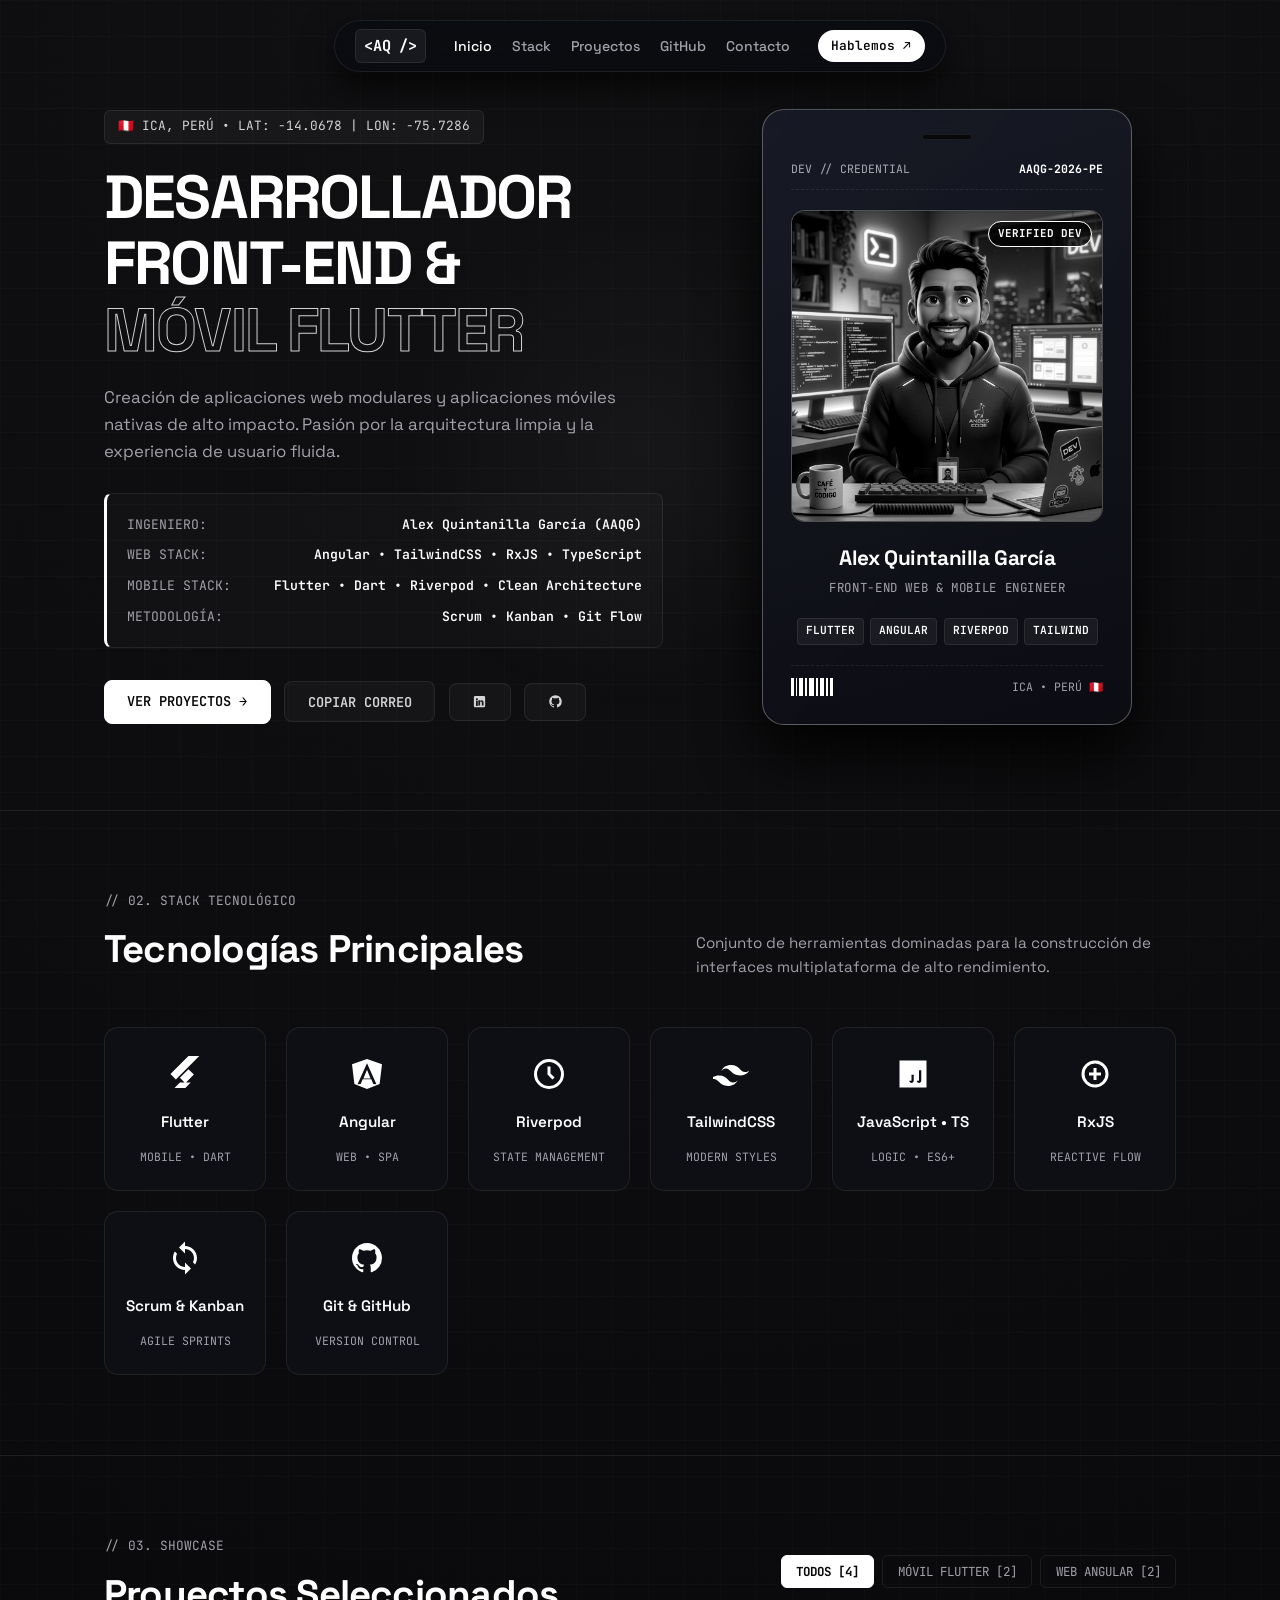
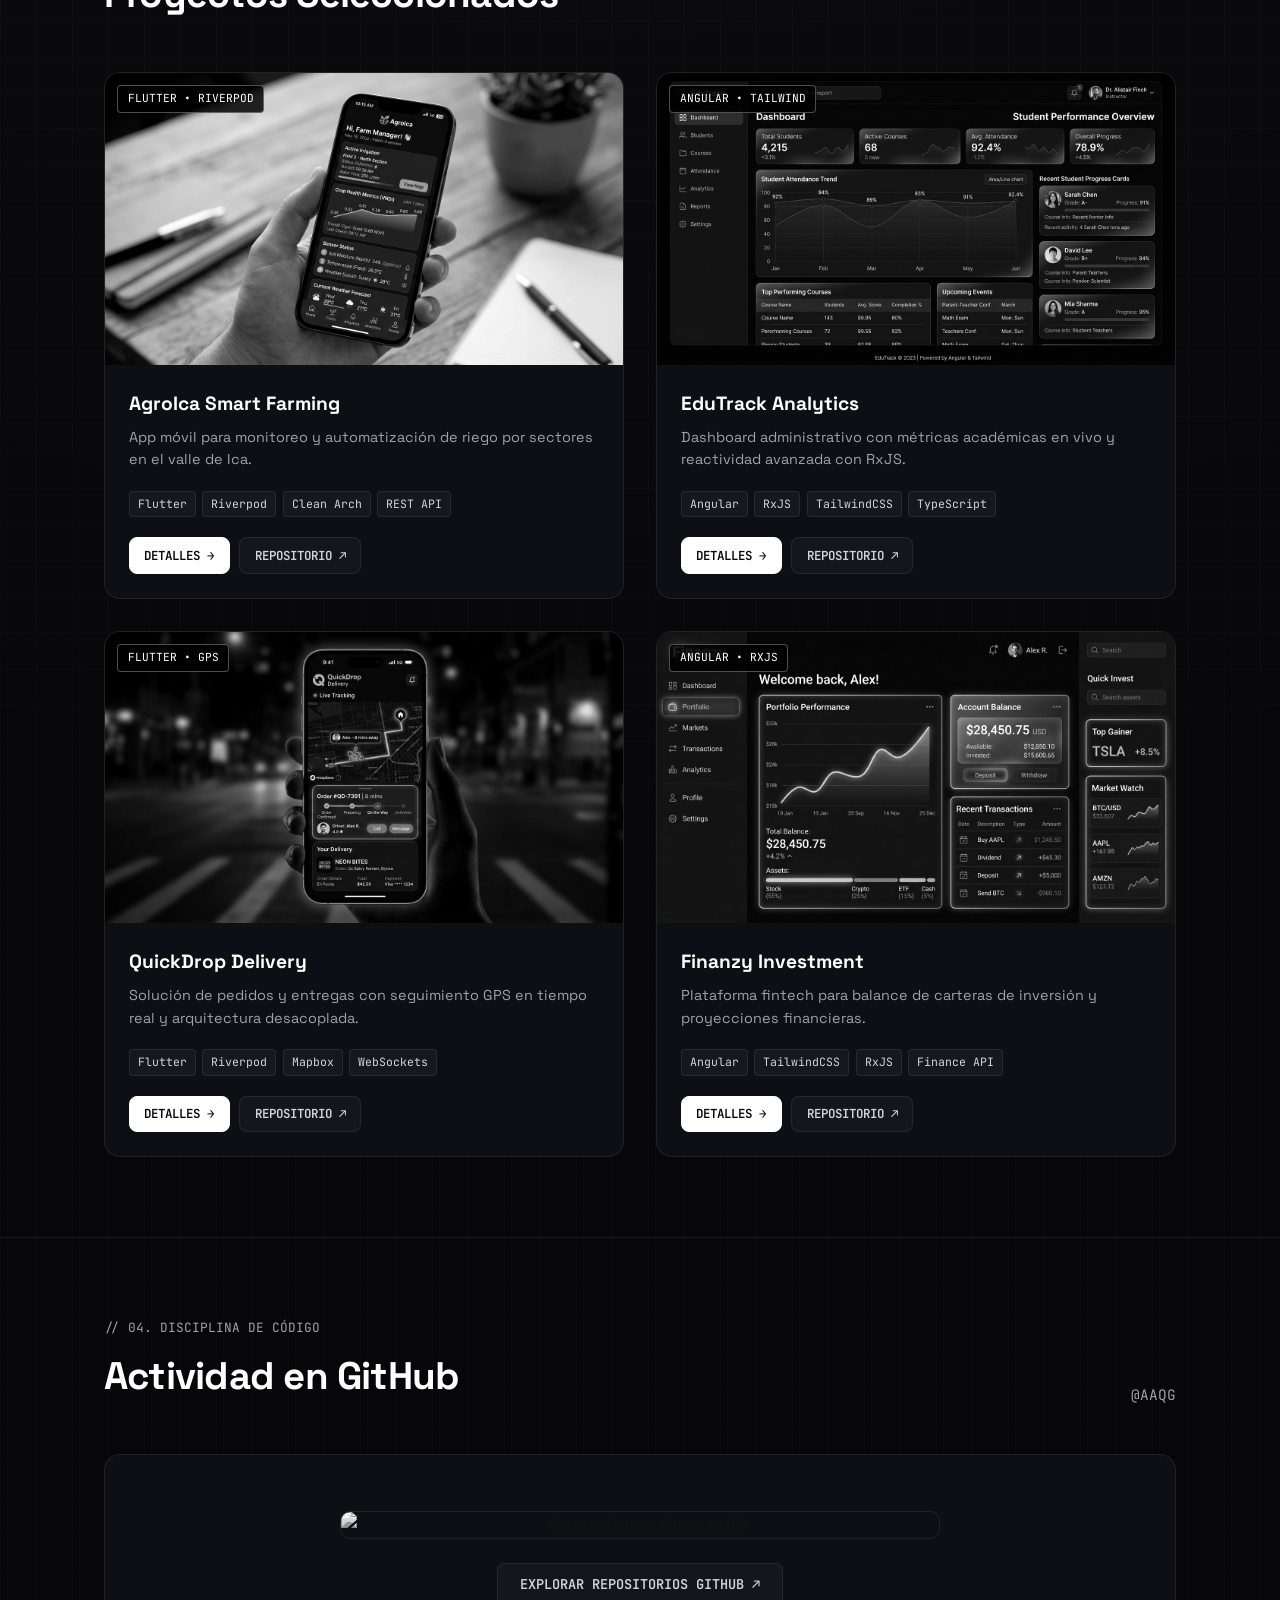
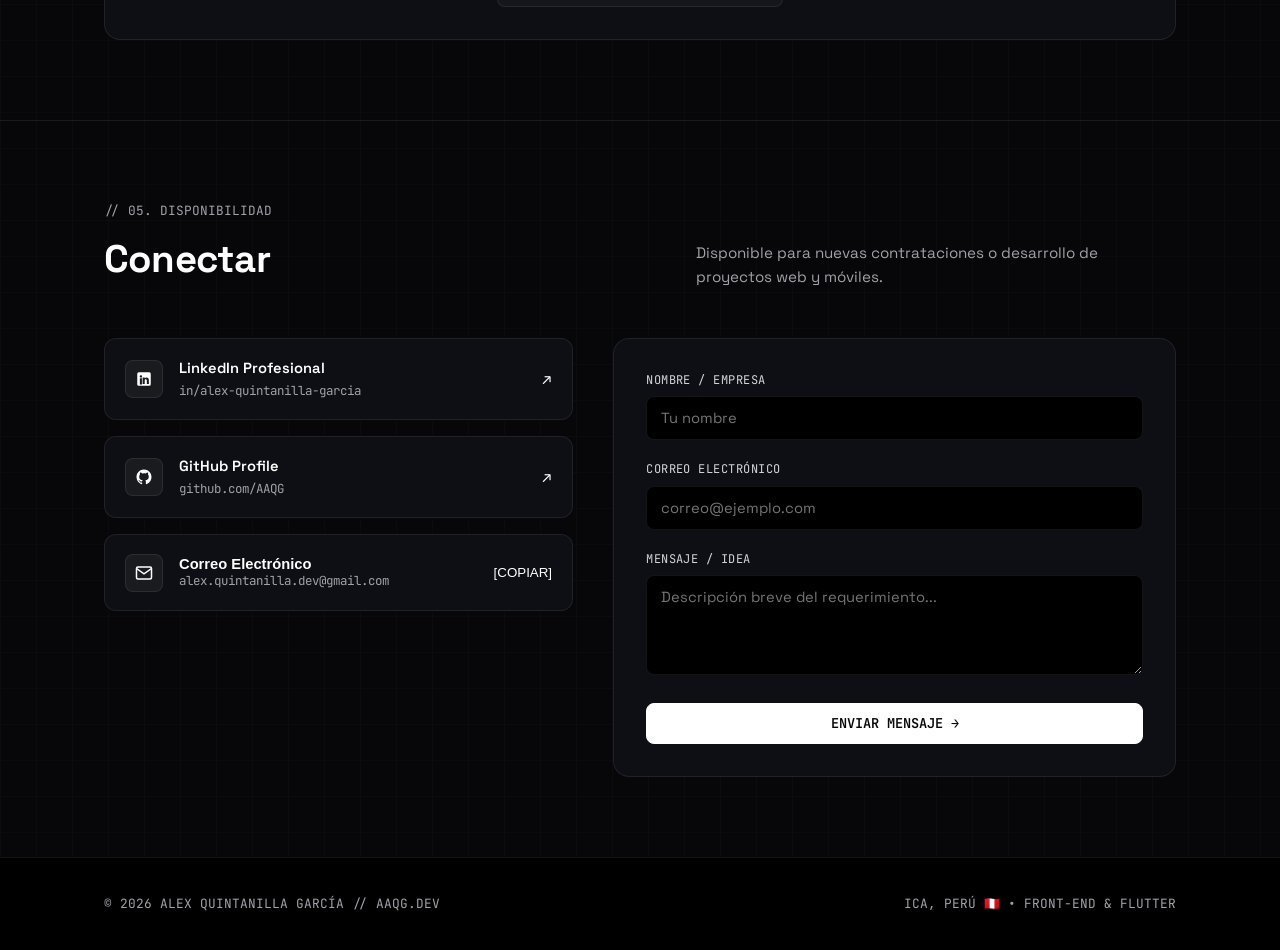
==== commit f3bae2d6: "feat: Resideño de Portafolio" ====
--- a/index.html
+++ b/index.html
@@ -3,828 +3,453 @@
 <head>
   <meta charset="UTF-8">
   <meta name="viewport" content="width=device-width, initial-scale=1.0">
-  <title>Alex Quintanilla García | Desarrollador Front-End Web y Móvil (Flutter & Angular)</title>
-  <meta name="description" content="Portafolio profesional de Alex Quintanilla García (AAQG). Desarrollador Front-End Web y Móvil con Flutter y Angular, radicado en Ica, Perú. Creación de aplicaciones escalables, limpias y multiplataforma.">
-  <meta name="keywords" content="Alex Quintanilla, Alex Quintanilla García, Desarrollador Web, Flutter, Angular, Riverpod, TailwindCSS, Ica Peru, Front-End, Mobile Developer, AAQG">
-  <meta name="author" content="Alex Quintanilla García (AAQG)">
-
-  <!-- Open Graph / Redes Sociales -->
-  <meta property="og:title" content="Alex Quintanilla García | Desarrollador Front-End Web y Móvil">
-  <meta property="og:description" content="Especialista en desarrollo web con Angular y móvil con Flutter & Riverpod. Desde Ica, Perú.">
-  <meta property="og:type" content="website">
-
-  <!-- Favicon SVG -->
-  <link rel="icon" type="image/svg+xml" href="data:image/svg+xml,<svg xmlns='http://www.w3.org/2000/svg' viewBox='0 0 24 24' fill='%2338BDF8'><path d='M12 2L2 7l10 5 10-5-10-5zM2 17l10 5 10-5M2 12l10 5 10-5'/></svg>">
-
-  <!-- Hoja de Estilos Principal -->
+  <title>Alex Quintanilla García (AAQG) | Desarrollador Front-End & Móvil</title>
+  <meta name="description" content="Insignia y portafolio interactivo de Alex Quintanilla García (AAQG). Especialista en Flutter, Angular y Riverpod desde Ica, Perú.">
+  <meta name="keywords" content="Alex Quintanilla García, AAQG, Flutter, Angular, Riverpod, Frontend Developer, Mobile Developer, Ica Peru">
+  <meta name="author" content="Alex Quintanilla García">
+
+  <!-- Favicon SVG Monocromático -->
+  <link rel="icon" type="image/svg+xml" href="data:image/svg+xml,<svg xmlns='http://www.w3.org/2000/svg' viewBox='0 0 24 24' fill='%23ffffff'><rect width='24' height='24' rx='6' fill='%23000000'/><path d='M8 6l8 6-8 6V6z' fill='%23ffffff'/></svg>">
+
+  <!-- Estilos Minimalistas -->
   <link rel="stylesheet" href="css/styles.css">
 </head>
 <body>
 
-  <!-- Luces Ambientales de Fondo -->
-  <div class="bg-ambient-light" aria-hidden="true">
-    <div class="ambient-orb orb-1"></div>
-    <div class="ambient-orb orb-2"></div>
-    <div class="ambient-orb orb-3"></div>
+  <!-- Spotlight interactivo con cursor -->
+  <div class="cursor-spotlight" id="cursorSpotlight" aria-hidden="true"></div>
+
+  <!-- Header Dock Flotante Ultra-Minimalista -->
+  <div class="minimal-dock-wrapper">
+    <header class="minimal-dock">
+      <a href="#hero" class="dock-brand">&lt;AQ /&gt;</a>
+      <nav class="dock-links">
+        <a href="#hero" class="dock-link active">Inicio</a>
+        <a href="#skills" class="dock-link">Stack</a>
+        <a href="#projects" class="dock-link">Proyectos</a>
+        <a href="#stats" class="dock-link">GitHub</a>
+        <a href="#contact" class="dock-link">Contacto</a>
+      </nav>
+      <a href="#contact" class="dock-cta">Hablemos &nearr;</a>
+    </header>
   </div>
-  <div class="bg-grid-overlay" aria-hidden="true"></div>
-
-  <!-- Header / Barra de Navegación -->
-  <header class="header-nav" id="headerNav">
-    <div class="container nav-content">
-      <a href="#hero" class="brand-logo" id="brandLogo">
-        <span>&lt;Alex</span><span class="gradient-text-flutter">Quintanilla</span><span> /&gt;</span>
-        <span class="logo-badge">AAQG &bull; Ica 🇵🇪</span>
-      </a>
-
-      <!-- Navegación de Escritorio -->
-      <nav class="desktop-nav" aria-label="Navegación principal">
-        <ul class="nav-links">
-          <li><a href="#hero" class="nav-link active">Inicio</a></li>
-          <li><a href="#about" class="nav-link">Sobre Mí</a></li>
-          <li><a href="#skills" class="nav-link">Habilidades</a></li>
-          <li><a href="#projects" class="nav-link">Proyectos</a></li>
-          <li><a href="#github-stats" class="nav-link">Actividad</a></li>
-          <li><a href="#methodology" class="nav-link">Metodología</a></li>
-        </ul>
-      </nav>
-
-      <div class="nav-actions">
-        <a href="#contact" class="btn btn-primary btn-sm btn-contact-nav" id="navContactBtn">
-          <span>Hablemos</span>
-          <svg width="16" height="16" viewBox="0 0 24 24" fill="none" stroke="currentColor" stroke-width="2" stroke-linecap="round" stroke-linejoin="round"><line x1="22" y1="2" x2="11" y2="13"></line><polygon points="22 2 15 22 11 13 2 9 22 2"></polygon></svg>
-        </a>
-
-        <!-- Botón Hamburguesa Móvil -->
-        <button class="mobile-toggle" id="mobileMenuBtn" aria-label="Abrir menú de navegación" aria-expanded="false">
-          <svg id="menuIcon" viewBox="0 0 24 24" fill="none" stroke="currentColor" stroke-width="2" stroke-linecap="round" stroke-linejoin="round">
-            <line x1="3" y1="12" x2="21" y2="12"></line>
-            <line x1="3" y1="6" x2="21" y2="6"></line>
-            <line x1="3" y1="18" x2="21" y2="18"></line>
-          </svg>
-        </button>
-      </div>
-    </div>
-  </header>
-
-  <!-- Menú Desplegable Móvil -->
-  <aside class="mobile-menu" id="mobileMenu" aria-label="Menú móvil">
-    <ul class="mobile-nav-links">
-      <li>
-        <a href="#hero" class="mobile-nav-link" data-mobile-link>
-          <span>🏠</span> Inicio
-        </a>
-      </li>
-      <li>
-        <a href="#about" class="mobile-nav-link" data-mobile-link>
-          <span>🚀</span> Sobre Mí
-        </a>
-      </li>
-      <li>
-        <a href="#skills" class="mobile-nav-link" data-mobile-link>
-          <span>🛠️</span> Tech Stack
-        </a>
-      </li>
-      <li>
-        <a href="#projects" class="mobile-nav-link" data-mobile-link>
-          <span>💼</span> Proyectos
-        </a>
-      </li>
-      <li>
-        <a href="#github-stats" class="mobile-nav-link" data-mobile-link>
-          <span>📊</span> GitHub Streak
-        </a>
-      </li>
-      <li>
-        <a href="#methodology" class="mobile-nav-link" data-mobile-link>
-          <span>🧩</span> Metodología
-        </a>
-      </li>
-      <li>
-        <a href="#contact" class="mobile-nav-link" data-mobile-link>
-          <span>📫</span> Contacto
-        </a>
-      </li>
-    </ul>
-
-    <div class="mobile-menu-footer">
-      <a href="#contact" class="btn btn-primary" style="width: 100%;" data-mobile-link>
-        Iniciar Conversación 💬
-      </a>
-    </div>
-  </aside>
-
-  <!-- SECCIÓN HERO -->
+
   <main>
+    <!-- SECCIÓN 01: HERO CON INSIGNIA PERSONAL 3D -->
     <section class="hero-section" id="hero">
       <div class="container">
         <div class="hero-grid">
-          <!-- Columna Izquierda: Información Principal -->
-          <div class="hero-text-content">
-            <div class="hero-status-pill">
-              <span class="status-dot"></span>
-              <span>🌍 Desde <strong>Ica, Perú 🇵🇪</strong> &bull; Disponible para proyectos</span>
-            </div>
-
-            <div class="hero-name-label">
-              ¡Hola! Soy <strong>Alex Quintanilla García</strong> 👋
+          
+          <!-- Lado Izquierdo: Resumen Ejecutivo -->
+          <div>
+            <div class="hero-tag">
+              <span>🇵🇪</span>
+              <span>ICA, PERÚ &bull; LAT: -14.0678 | LON: -75.7286</span>
             </div>
 
             <h1 class="hero-title">
-              💻 Desarrollador <br>
-              <span class="gradient-text-angular">Front-End Web</span> y <br>
-              <span class="gradient-text-flutter">Móvil con Flutter</span>
+              DESARROLLADOR <br>
+              <span>FRONT-END</span> &amp; <br>
+              <span class="outline">MÓVIL FLUTTER</span>
             </h1>
 
-            <p class="hero-subtitle">
-              Transformo ideas en interfaces de alto impacto, limpias y altamente escalables tanto en navegadores modernos con <strong>Angular</strong> como en aplicaciones móviles nativas con <strong>Flutter & Riverpod</strong>.
+            <p class="hero-description">
+              Creación de aplicaciones web modulares y aplicaciones móviles nativas de alto impacto. Pasión por la arquitectura limpia y la experiencia de usuario fluida.
             </p>
 
-            <!-- Badges destacados del perfil -->
-            <div class="hero-badges-row" aria-label="Tecnologías destacadas">
-              <span class="tech-badge-pill angular">
-                <svg width="14" height="14" viewBox="0 0 24 24" fill="currentColor"><path d="M12 2L2 5.5l1.6 13.1L12 22l8.4-3.4L22 5.5 12 2zm0 2.8l6.3 14-2.1-.1-1.3-3.2H9.1l-1.3 3.2-2.1.1 6.3-14zm0 4.3l-2.4 5.9h4.8L12 9.1z"/></svg>
-                Web: Angular
-              </span>
-              <span class="tech-badge-pill flutter">
-                <svg width="14" height="14" viewBox="0 0 24 24" fill="currentColor"><path d="M14.3 2L5 11.3l2.8 2.8L19.9 2h-5.6zM5 11.3l5.6 5.6-5.6 5.6H11l5.6-5.6-5.6-5.6H5zm8.5 2.8l2.8-2.8 5.6 5.6-2.8 2.8-5.6-5.6z"/></svg>
-                Mobile: Flutter
-              </span>
-              <span class="tech-badge-pill riverpod">
-                <svg width="14" height="14" viewBox="0 0 24 24" fill="currentColor"><circle cx="12" cy="12" r="9"/></svg>
-                State: Riverpod
-              </span>
-              <span class="tech-badge-pill tailwind">
-                <svg width="14" height="14" viewBox="0 0 24 24" fill="currentColor"><path d="M12 6c-3 0-5.5 1.5-6.5 4 1-1.5 2.5-2 4-1.5 1 .3 1.8 1.1 2.6 1.9C13.4 11.7 15 13 18 13c3 0 5.5-1.5 6.5-4-1 1.5-2.5 2-4 1.5-1-.3-1.8-1.1-2.6-1.9C16.6 7.3 15 6 12 6z"/></svg>
-                Style: TailwindCSS
-              </span>
-              <span class="tech-badge-pill scrum">
-                <svg width="14" height="14" viewBox="0 0 24 24" fill="currentColor"><path d="M12 2C6.48 2 2 6.48 2 12s4.48 10 10 10 10-4.48 10-10S17.52 2 12 2zm1 17.93c-3.95-.49-7-3.85-7-7.93 0-.62.08-1.21.21-1.79L9 15v1c0 1.1.9 2 2 2v1.93zm6.9-2.54c-.26-.81-1-1.39-1.9-1.39h-1v-3c0-.55-.45-1-1-1H8v-2h2c.55 0 1-.45 1-1V7h2c1.1 0 2-.9 2-2v-.41c2.93 1.19 5 4.06 5 7.41 0 2.08-.8 3.97-2.1 5.39z"/></svg>
-                Agile: Scrum
-              </span>
-              <span class="tech-badge-pill">
-                <svg width="14" height="14" viewBox="0 0 24 24" fill="currentColor"><path d="M12 2C6.477 2 2 6.484 2 12.017c0 4.425 2.865 8.18 6.839 9.504.5.092.682-.217.682-.483 0-.237-.008-.868-.013-1.703-2.782.605-3.369-1.343-3.369-1.343-.454-1.158-1.11-1.466-1.11-1.466-.908-.62.069-.608.069-.608 1.003.07 1.53 1.032 1.53 1.032.892 1.53 2.341 1.088 2.91.832.092-.647.35-1.088.636-1.338-2.22-.253-4.555-1.113-4.555-4.951 0-1.093.39-1.988 1.029-2.688-.103-.253-.446-1.272.098-2.65 0 0 .84-.27 2.75 1.026A9.564 9.564 0 0112 6.844c.85.004 1.705.115 2.504.337 1.909-1.296 2.747-1.027 2.747-1.027.546 1.379.202 2.398.1 2.651.64.7 1.028 1.595 1.028 2.688 0 3.848-2.339 4.695-4.566 4.943.359.309.678.92.678 1.855 0 1.338-.012 2.419-.012 2.747 0 .268.18.58.688.482A10.019 10.019 0 0022 12.017C22 6.484 17.522 2 12 2z"/></svg>
-                GitHub: AAQG
-              </span>
-            </div>
-
-            <!-- Botones de Acción CTA -->
-            <div class="hero-cta-group">
-              <a href="#projects" class="btn btn-primary" id="btnExploreProjects">
-                <span>Ver Proyectos</span>
-                <svg width="18" height="18" viewBox="0 0 24 24" fill="none" stroke="currentColor" stroke-width="2" stroke-linecap="round" stroke-linejoin="round"><line x1="5" y1="12" x2="19" y2="12"></line><polyline points="12 5 19 12 12 19"></polyline></svg>
+            <!-- Hoja de Especificaciones Directas -->
+            <div class="hero-specs-card">
+              <div class="spec-row">
+                <span class="spec-k">INGENIERO:</span>
+                <span class="spec-v">Alex Quintanilla García (AAQG)</span>
+              </div>
+              <div class="spec-row">
+                <span class="spec-k">WEB STACK:</span>
+                <span class="spec-v">Angular &bull; TailwindCSS &bull; RxJS &bull; TypeScript</span>
+              </div>
+              <div class="spec-row">
+                <span class="spec-k">MOBILE STACK:</span>
+                <span class="spec-v">Flutter &bull; Dart &bull; Riverpod &bull; Clean Architecture</span>
+              </div>
+              <div class="spec-row">
+                <span class="spec-k">METODOLOGÍA:</span>
+                <span class="spec-v">Scrum &bull; Kanban &bull; Git Flow</span>
+              </div>
+            </div>
+
+            <!-- Botones de Acción -->
+            <div class="hero-ctas">
+              <a href="#projects" class="btn-mono">VER PROYECTOS &rarr;</a>
+              <button class="btn-mono btn-mono-outline" id="btnCopyEmail">COPIAR CORREO</button>
+              
+              <a href="https://www.linkedin.com/in/alex-quintanilla-garcia-112427238/" target="_blank" rel="noopener noreferrer" class="btn-mono btn-mono-outline" title="LinkedIn" aria-label="LinkedIn">
+                <svg width="15" height="15" viewBox="0 0 24 24" fill="currentColor"><path d="M19 3a2 2 0 0 1 2 2v14a2 2 0 0 1-2 2H5a2 2 0 0 1-2-2V5a2 2 0 0 1 2-2h14m-.5 15.5v-5.3a3.26 3.26 0 0 0-3.26-3.26c-.85 0-1.84.52-2.28 1.3v-1.11h-2.79v8.37h2.79v-4.93c0-.77.62-1.4 1.39-1.4a1.4 1.4 0 0 1 1.4 1.4v4.93h2.75M6.46 10.9v8.37h2.79V10.9H6.46M7.86 6.88a1.63 1.63 0 0 0-1.63 1.63c0 .9.73 1.63 1.63 1.63a1.63 1.63 0 0 0 1.63-1.63c0-.9-.73-1.63-1.63-1.63z"/></svg>
               </a>
 
-              <a href="#contact" class="btn btn-secondary" id="btnConnectHero">
-                <span>Vamos a Conectarnos</span>
-                <svg width="18" height="18" viewBox="0 0 24 24" fill="none" stroke="currentColor" stroke-width="2" stroke-linecap="round" stroke-linejoin="round"><path d="M21 15a2 2 0 0 1-2 2H7l-4 4V5a2 2 0 0 1 2-2h14a2 2 0 0 1 2 2z"></path></svg>
+              <a href="https://github.com/AAQG" target="_blank" rel="noopener noreferrer" class="btn-mono btn-mono-outline" title="GitHub" aria-label="GitHub">
+                <svg width="15" height="15" viewBox="0 0 24 24" fill="currentColor"><path d="M12 2C6.477 2 2 6.484 2 12.017c0 4.425 2.865 8.18 6.839 9.504.5.092.682-.217.682-.483 0-.237-.008-.868-.013-1.703-2.782.605-3.369-1.343-3.369-1.343-.454-1.158-1.11-1.466-1.11-1.466-.908-.62.069-.608.069-.608 1.003.07 1.53 1.032 1.53 1.032.892 1.53 2.341 1.088 2.91.832.092-.647.35-1.088.636-1.338-2.22-.253-4.555-1.113-4.555-4.951 0-1.093.39-1.988 1.029-2.688-.103-.253-.446-1.272.098-2.65 0 0 .84-.27 2.75 1.026A9.564 9.564 0 0112 6.844c.85.004 1.705.115 2.504.337 1.909-1.296 2.747-1.027 2.747-1.027.546 1.379.202 2.398.1 2.651.64.7 1.028 1.595 1.028 2.688 0 3.848-2.339 4.695-4.566 4.943.359.309.678.92.678 1.855 0 1.338-.012 2.419-.012 2.747 0 .268.18.58.688.482A10.019 10.019 0 0022 12.017C22 6.484 17.522 2 12 2z"/></svg>
               </a>
-
-              <!-- Botón LinkedIn -->
-              <a href="https://www.linkedin.com/in/alex-quintanilla-garcia-112427238/" target="_blank" rel="noopener noreferrer" class="btn btn-icon" aria-label="Perfil de LinkedIn de Alex Quintanilla García" title="Ver LinkedIn Alex Quintanilla">
-                <svg width="18" height="18" viewBox="0 0 24 24" fill="currentColor"><path d="M19 3a2 2 0 0 1 2 2v14a2 2 0 0 1-2 2H5a2 2 0 0 1-2-2V5a2 2 0 0 1 2-2h14m-.5 15.5v-5.3a3.26 3.26 0 0 0-3.26-3.26c-.85 0-1.84.52-2.28 1.3v-1.11h-2.79v8.37h2.79v-4.93c0-.77.62-1.4 1.39-1.4a1.4 1.4 0 0 1 1.4 1.4v4.93h2.75M6.46 10.9v8.37h2.79V10.9H6.46M7.86 6.88a1.63 1.63 0 0 0-1.63 1.63c0 .9.73 1.63 1.63 1.63a1.63 1.63 0 0 0 1.63-1.63c0-.9-.73-1.63-1.63-1.63z"/></svg>
-              </a>
-
-              <!-- Botón GitHub -->
-              <a href="https://github.com/AAQG" target="_blank" rel="noopener noreferrer" class="btn btn-icon" aria-label="Perfil de GitHub AAQG" title="Ver GitHub AAQG">
-                <svg width="20" height="20" viewBox="0 0 24 24" fill="currentColor"><path d="M12 2C6.477 2 2 6.484 2 12.017c0 4.425 2.865 8.18 6.839 9.504.5.092.682-.217.682-.483 0-.237-.008-.868-.013-1.703-2.782.605-3.369-1.343-3.369-1.343-.454-1.158-1.11-1.466-1.11-1.466-.908-.62.069-.608.069-.608 1.003.07 1.53 1.032 1.53 1.032.892 1.53 2.341 1.088 2.91.832.092-.647.35-1.088.636-1.338-2.22-.253-4.555-1.113-4.555-4.951 0-1.093.39-1.988 1.029-2.688-.103-.253-.446-1.272.098-2.65 0 0 .84-.27 2.75 1.026A9.564 9.564 0 0112 6.844c.85.004 1.705.115 2.504.337 1.909-1.296 2.747-1.027 2.747-1.027.546 1.379.202 2.398.1 2.651.64.7 1.028 1.595 1.028 2.688 0 3.848-2.339 4.695-4.566 4.943.359.309.678.92.678 1.855 0 1.338-.012 2.419-.012 2.747 0 .268.18.58.688.482A10.019 10.019 0 0022 12.017C22 6.484 17.522 2 12 2z"/></svg>
-              </a>
-            </div>
-          </div>
-
-          <!-- Columna Derecha: Card Visual con Foto de Perfil & Terminal -->
-          <div class="hero-card-container">
-            <div class="hero-visual-card">
-              <div class="avatar-wrapper">
-                <img src="assets/images/profile.jpg" alt="Alex Quintanilla García - Desarrollador Front-End y Móvil" class="avatar-image">
-                <div class="hero-floating-chip">
-                  <span>⚡</span> Flutter & Angular Dev
-                </div>
-              </div>
-
-              <!-- Ventana de Código Mockup -->
-              <div class="code-snippet-box">
-                <div class="code-snippet-header">
-                  <div class="window-dots">
-                    <span class="window-dot dot-red"></span>
-                    <span class="window-dot dot-yellow"></span>
-                    <span class="window-dot dot-green"></span>
-                  </div>
-                  <span class="code-comment">profile.dart</span>
-                </div>
-                <code>
-                  <span class="code-keyword">final</span> developer = Developer(<br>
-                  &nbsp;&nbsp;name: <span class="code-string">'Alex Quintanilla García'</span>,<br>
-                  &nbsp;&nbsp;location: <span class="code-string">'Ica, Perú 🇵🇪'</span>,<br>
-                  &nbsp;&nbsp;specialties: [<span class="code-string">'Web (Angular)'</span>, <span class="code-string">'Mobile (Flutter)'</span>],<br>
-                  &nbsp;&nbsp;status: <span class="code-class">Status.readyForNewChallenges</span><br>
-                  );
-                </code>
-              </div>
-            </div>
-          </div>
+            </div>
+          </div>
+
+          <!-- Lado Derecho: Insignia Personal 3D -->
+          <div class="badge-wrapper">
+            <div class="dev-badge" id="devBadge">
+              <div class="badge-glare" id="badgeGlare"></div>
+              <div class="badge-slot"></div>
+
+              <div class="badge-top">
+                <span>DEV // CREDENTIAL</span>
+                <span style="color: var(--white); font-weight: 700;">AAQG-2026-PE</span>
+              </div>
+
+              <div class="badge-photo-box">
+                <img src="assets/images/profile.jpg" alt="Alex Quintanilla García" class="badge-photo-img">
+                <div class="badge-stamp">VERIFIED DEV</div>
+              </div>
+
+              <div class="badge-info">
+                <h2 class="badge-name">Alex Quintanilla García</h2>
+                <div class="badge-role">Front-End Web &amp; Mobile Engineer</div>
+              </div>
+
+              <div class="badge-pills">
+                <span class="badge-pill">FLUTTER</span>
+                <span class="badge-pill">ANGULAR</span>
+                <span class="badge-pill">RIVERPOD</span>
+                <span class="badge-pill">TAILWIND</span>
+              </div>
+
+              <div class="badge-footer">
+                <div class="barcode-simple" aria-hidden="true">
+                  <span class="bar-line" style="width: 3px;"></span>
+                  <span class="bar-line" style="width: 1px;"></span>
+                  <span class="bar-line" style="width: 4px;"></span>
+                  <span class="bar-line" style="width: 2px;"></span>
+                  <span class="bar-line" style="width: 5px;"></span>
+                  <span class="bar-line" style="width: 2px;"></span>
+                  <span class="bar-line" style="width: 4px;"></span>
+                  <span class="bar-line" style="width: 2px;"></span>
+                  <span class="bar-line" style="width: 3px;"></span>
+                </div>
+                <span>ICA &bull; PERÚ 🇵🇪</span>
+              </div>
+            </div>
+          </div>
+
         </div>
       </div>
     </section>
 
-    <!-- SECCIÓN SOBRE MÍ -->
-    <section class="about-section" id="about">
+    <!-- SECCIÓN 02: STACK TECNOLÓGICO -->
+    <section class="content-section" id="skills">
       <div class="container">
-        <div class="section-header">
-          <span class="section-tag">🚀 Acerca de mí</span>
-          <h2 class="section-title">Pasión por el Código Limpio y la Arquitectura Escalable</h2>
+        <div class="section-head">
+          <div>
+            <span class="section-tag">// 02. STACK TECNOLÓGICO</span>
+            <h2 class="section-title">Tecnologías Principales</h2>
+          </div>
           <p class="section-desc">
-            Diseñando soluciones multiplataforma con enfoque centrado en la experiencia del usuario y buenas prácticas.
+            Conjunto de herramientas dominadas para la construcción de interfaces multiplataforma de alto rendimiento.
           </p>
         </div>
 
-        <div class="about-grid">
-          <!-- Tarjeta Principal de Historia -->
-          <article class="about-card">
-            <div class="about-narrative">
-              <p>
-                🎯 Soy un apasionado <strong>Desarrollador Web Front-End</strong> y <strong>Desarrollador Móvil</strong> radicado en 🇵🇪 <strong>Ica, Perú</strong>. Me enfoco en transformar necesidades comerciales en productos digitales intuitivos, modernos y altamente eficientes.
-              </p>
-              <p>
-                💡 Me apasiona crear aplicaciones limpias, escalables y fáciles de usar tanto para plataformas web (utilizando el ecosistema reactivo de <strong>Angular</strong> y estilos utilitarios con <strong>TailwindCSS</strong>) como para dispositivos móviles (mediante <strong>Flutter</strong> y gestión de estado avanzada con <strong>Riverpod</strong>).
-              </p>
-              <p>
-                Trabajo bajo marcos ágiles como <strong>Scrum</strong> y <strong>Kanban</strong>, aplicando principios de <strong>Clean Architecture</strong> y <strong>SOLID</strong> para mantener bases de código modulares, testeables y preparadas para crecer en producción.
-              </p>
-            </div>
-
-            <!-- Métricas / Contadores -->
-            <div class="stats-grid">
-              <div class="stat-item">
-                <span class="stat-number" data-target="100">100%</span>
-                <span class="stat-label">Compromiso Ágil & Clean Code</span>
-              </div>
-              <div class="stat-item">
-                <span class="stat-number" data-target="2">2+</span>
-                <span class="stat-label">Plataformas Clave (Web & Móvil)</span>
-              </div>
-              <div class="stat-item">
-                <span class="stat-number" data-target="365">365</span>
-                <span class="stat-label">Días de Aprendizaje Continuo</span>
-              </div>
-            </div>
-          </article>
-
-          <!-- Tarjetas Secundarias -->
-          <div class="about-side-stack">
-            <!-- Ubicación -->
-            <div class="location-card">
-              <div class="location-badge">
-                <svg width="18" height="18" viewBox="0 0 24 24" fill="none" stroke="currentColor" stroke-width="2" stroke-linecap="round" stroke-linejoin="round"><path d="M21 10c0 7-9 13-9 13s-9-6-9-13a9 9 0 0 1 18 0z"></path><circle cx="12" cy="10" r="3"></circle></svg>
-                📍 Ubicación Estratégica
-              </div>
-              <h3 class="location-title">Ica, Perú 🇵🇪</h3>
-              <p class="location-meta">
-                Trabajando de manera remota para equipos globales. Zona horaria <strong>UTC-5 (PET)</strong>, ideal para sincronización con Norteamérica y Latinoamérica.
-              </p>
-            </div>
-
-            <!-- Principios y Metodología en píldoras -->
-            <div class="methodology-preview-card">
-              <h3 class="location-title">🧩 Filosofía de Desarrollo</h3>
-              <p class="location-meta">
-                Calidad de código, colaboración transparente y entregas iterativas continuas.
-              </p>
-              <div class="badge-list-mini">
-                <span class="mini-badge">🛡️ Principios SOLID</span>
-                <span class="mini-badge">🏗️ Clean Architecture</span>
-                <span class="mini-badge">🔄 Git Flow & GitHub</span>
-                <span class="mini-badge">🏃 Scrum & Sprints</span>
-                <span class="mini-badge">📱 Mobile First</span>
-              </div>
-            </div>
+        <div class="tech-grid">
+          <!-- 1. Flutter -->
+          <div class="tech-card">
+            <div class="tech-icon" title="Flutter">
+              <svg viewBox="0 0 24 24"><path d="M14.314 0L2.3 12l3.6 3.6L21.514 0h-7.2zm0 8.8L8.6 14.5l3.6 3.6 5.714-5.7L14.314 8.8zm-5.7 8.9L5.014 21.3h7.2l3.6-3.6-7.2 0z"/></svg>
+            </div>
+            <div class="tech-name">Flutter</div>
+            <span class="tech-sub">MOBILE &bull; DART</span>
+          </div>
+
+          <!-- 2. Angular -->
+          <div class="tech-card">
+            <div class="tech-icon" title="Angular">
+              <svg viewBox="0 0 24 24"><path d="M12 2L2 5.5l1.6 13.1L12 22l8.4-3.4L22 5.5 12 2zm0 2.8l6.3 14-2.1-.1-1.3-3.2H9.1l-1.3 3.2-2.1.1 6.3-14zm0 4.3l-2.4 5.9h4.8L12 9.1z"/></svg>
+            </div>
+            <div class="tech-name">Angular</div>
+            <span class="tech-sub">WEB &bull; SPA</span>
+          </div>
+
+          <!-- 3. Riverpod -->
+          <div class="tech-card">
+            <div class="tech-icon" title="Riverpod">
+              <svg viewBox="0 0 24 24"><circle cx="12" cy="12" r="9" stroke="currentColor" stroke-width="2" fill="none"/><path d="M12 7v5l3 3" stroke="currentColor" stroke-width="2" fill="none"/></svg>
+            </div>
+            <div class="tech-name">Riverpod</div>
+            <span class="tech-sub">STATE MANAGEMENT</span>
+          </div>
+
+          <!-- 4. TailwindCSS -->
+          <div class="tech-card">
+            <div class="tech-icon" title="TailwindCSS">
+              <svg viewBox="0 0 24 24"><path d="M12 6c-3 0-5.5 1.5-6.5 4 1-1.5 2.5-2 4-1.5 1 .3 1.8 1.1 2.6 1.9C13.4 11.7 15 13 18 13c3 0 5.5-1.5 6.5-4-1 1.5-2.5 2-4 1.5-1-.3-1.8-1.1-2.6-1.9C16.6 7.3 15 6 12 6zm-8 7c-3 0-5.5 1.5-6.5 4 1-1.5 2.5-2 4-1.5 1 .3 1.8 1.1 2.6 1.9C5.4 18.7 7 20 10 20c3 0 5.5-1.5 6.5-4-1 1.5-2.5 2-4 1.5-1-.3-1.8-1.1-2.6-1.9C8.6 14.3 7 13 4 13z"/></svg>
+            </div>
+            <div class="tech-name">TailwindCSS</div>
+            <span class="tech-sub">MODERN STYLES</span>
+          </div>
+
+          <!-- 5. JavaScript / TypeScript -->
+          <div class="tech-card">
+            <div class="tech-icon" title="JavaScript">
+              <svg viewBox="0 0 24 24"><path d="M3 3h18v18H3V3zm11.5 13.5c0 .8.7 1.5 1.5 1.5s1.5-.7 1.5-1.5v-7h-1.5v7zm-5 0c0 .8.7 1.5 1.5 1.5s1.5-.7 1.5-1.5v-4h-1.5v4z"/></svg>
+            </div>
+            <div class="tech-name">JavaScript &bull; TS</div>
+            <span class="tech-sub">LOGIC &bull; ES6+</span>
+          </div>
+
+          <!-- 6. RxJS -->
+          <div class="tech-card">
+            <div class="tech-icon" title="RxJS">
+              <svg viewBox="0 0 24 24"><circle cx="12" cy="12" r="8" stroke="currentColor" stroke-width="2" fill="none"/><path d="M8 12h8M12 8v8" stroke="currentColor" stroke-width="2"/></svg>
+            </div>
+            <div class="tech-name">RxJS</div>
+            <span class="tech-sub">REACTIVE FLOW</span>
+          </div>
+
+          <!-- 7. Scrum / Agile -->
+          <div class="tech-card">
+            <div class="tech-icon" title="Scrum">
+              <svg viewBox="0 0 24 24"><path d="M12 4V1L8 5l4 4V6c3.31 0 6 2.69 6 6 0 1.01-.25 1.97-.7 2.8l1.46 1.46C19.54 15.03 20 13.57 20 12c0-4.42-3.58-8-8-8zm0 14c-3.31 0-6-2.69-6-6 0-1.01.25-1.97.7-2.8L5.24 7.74C4.46 8.97 4 10.43 4 12c0 4.42 3.58 8 8 8v3l4-4-4-4v3z"/></svg>
+            </div>
+            <div class="tech-name">Scrum &amp; Kanban</div>
+            <span class="tech-sub">AGILE SPRINTS</span>
+          </div>
+
+          <!-- 8. Git & GitHub -->
+          <div class="tech-card">
+            <div class="tech-icon" title="Git & GitHub">
+              <svg viewBox="0 0 24 24"><path d="M12 2C6.477 2 2 6.484 2 12.017c0 4.425 2.865 8.18 6.839 9.504.5.092.682-.217.682-.483 0-.237-.008-.868-.013-1.703-2.782.605-3.369-1.343-3.369-1.343-.454-1.158-1.11-1.466-1.11-1.466-.908-.62.069-.608.069-.608 1.003.07 1.53 1.032 1.53 1.032.892 1.53 2.341 1.088 2.91.832.092-.647.35-1.088.636-1.338-2.22-.253-4.555-1.113-4.555-4.951 0-1.093.39-1.988 1.029-2.688-.103-.253-.446-1.272.098-2.65 0 0 .84-.27 2.75 1.026A9.564 9.564 0 0112 6.844c.85.004 1.705.115 2.504.337 1.909-1.296 2.747-1.027 2.747-1.027.546 1.379.202 2.398.1 2.651.64.7 1.028 1.595 1.028 2.688 0 3.848-2.339 4.695-4.566 4.943.359.309.678.92.678 1.855 0 1.338-.012 2.419-.012 2.747 0 .268.18.58.688.482A10.019 10.019 0 0022 12.017C22 6.484 17.522 2 12 2z"/></svg>
+            </div>
+            <div class="tech-name">Git &amp; GitHub</div>
+            <span class="tech-sub">VERSION CONTROL</span>
           </div>
         </div>
       </div>
     </section>
 
-    <!-- SECCIÓN DE HABILIDADES / TECH STACK -->
-    <section class="skills-section" id="skills">
+    <!-- SECCIÓN 03: PROYECTOS SELECCIONADOS -->
+    <section class="content-section" id="projects">
       <div class="container">
-        <div class="section-header">
-          <span class="section-tag">🛠️ Tech Stack</span>
-          <h2 class="section-title">Herramientas y Tecnologías</h2>
-          <p class="section-desc">
-            Conjunto de tecnologías modernas para entregar aplicaciones estables, fluidas y con un rendimiento sobresaliente.
-          </p>
-        </div>
-
-        <div class="skills-container">
-          <!-- Categoría 1: Web Development -->
-          <div class="skill-category-card">
-            <div class="skill-cat-header">
-              <div class="cat-icon-box angular-icon">
-                <svg width="26" height="26" viewBox="0 0 24 24" fill="none" stroke="currentColor" stroke-width="2" stroke-linecap="round" stroke-linejoin="round"><circle cx="12" cy="12" r="10"></circle><line x1="2" y1="12" x2="22" y2="12"></line><path d="M12 2a15.3 15.3 0 0 1 4 10 15.3 15.3 0 0 1-4 10 15.3 15.3 0 0 1-4-10 15.3 15.3 0 0 1 4-10z"></path></svg>
-              </div>
-              <div>
-                <h3 class="cat-title">Web Development</h3>
-                <span class="cat-subtitle">Ecosistema Frontend Reactivo</span>
-              </div>
-            </div>
-
-            <ul class="skill-items-list">
-              <li class="skill-item">
-                <div class="skill-info">
-                  <span>Angular (SPA & Modular)</span>
-                  <span class="gradient-text-angular">Avanzado</span>
-                </div>
-                <div class="skill-bar-bg">
-                  <div class="skill-bar-fill angular-fill" style="width: 90%;"></div>
-                </div>
-              </li>
-              <li class="skill-item">
-                <div class="skill-info">
-                  <span>JavaScript (ES6+) & TypeScript</span>
-                  <span>Dominio</span>
-                </div>
-                <div class="skill-bar-bg">
-                  <div class="skill-bar-fill angular-fill" style="width: 88%;"></div>
-                </div>
-              </li>
-              <li class="skill-item">
-                <div class="skill-info">
-                  <span>TailwindCSS & Modern CSS</span>
-                  <span>Experto UI</span>
-                </div>
-                <div class="skill-bar-bg">
-                  <div class="skill-bar-fill angular-fill" style="width: 92%;"></div>
-                </div>
-              </li>
-              <li class="skill-item">
-                <div class="skill-info">
-                  <span>RxJS (Programación Reactiva)</span>
-                  <span>Especialidad</span>
-                </div>
-                <div class="skill-bar-bg">
-                  <div class="skill-bar-fill angular-fill" style="width: 85%;"></div>
-                </div>
-              </li>
-              <li class="skill-item">
-                <div class="skill-info">
-                  <span>Bootstrap</span>
-                  <span>Sólido</span>
-                </div>
-                <div class="skill-bar-bg">
-                  <div class="skill-bar-fill angular-fill" style="width: 86%;"></div>
-                </div>
-              </li>
-            </ul>
-          </div>
-
-          <!-- Categoría 2: Mobile Development -->
-          <div class="skill-category-card">
-            <div class="skill-cat-header">
-              <div class="cat-icon-box">
-                <svg width="26" height="26" viewBox="0 0 24 24" fill="none" stroke="currentColor" stroke-width="2" stroke-linecap="round" stroke-linejoin="round"><rect x="5" y="2" width="14" height="20" rx="2" ry="2"></rect><line x1="12" y1="18" x2="12.01" y2="18"></line></svg>
-              </div>
-              <div>
-                <h3 class="cat-title">Mobile Development</h3>
-                <span class="cat-subtitle">Desarrollo Multiplataforma</span>
-              </div>
-            </div>
-
-            <ul class="skill-items-list">
-              <li class="skill-item">
-                <div class="skill-info">
-                  <span>Flutter (iOS & Android)</span>
-                  <span class="gradient-text-flutter">Principal</span>
-                </div>
-                <div class="skill-bar-bg">
-                  <div class="skill-bar-fill" style="width: 92%;"></div>
-                </div>
-              </li>
-              <li class="skill-item">
-                <div class="skill-info">
-                  <span>Riverpod State Management</span>
-                  <span>Especialidad</span>
-                </div>
-                <div class="skill-bar-bg">
-                  <div class="skill-bar-fill" style="width: 90%;"></div>
-                </div>
-              </li>
-              <li class="skill-item">
-                <div class="skill-info">
-                  <span>Dart Programming</span>
-                  <span>Avanzado</span>
-                </div>
-                <div class="skill-bar-bg">
-                  <div class="skill-bar-fill" style="width: 88%;"></div>
-                </div>
-              </li>
-              <li class="skill-item">
-                <div class="skill-info">
-                  <span>Clean Architecture Móvil</span>
-                  <span>Modular</span>
-                </div>
-                <div class="skill-bar-bg">
-                  <div class="skill-bar-fill" style="width: 85%;"></div>
-                </div>
-              </li>
-              <li class="skill-item">
-                <div class="skill-info">
-                  <span>Consumo de APIs REST / JSON</span>
-                  <span>Fluido</span>
-                </div>
-                <div class="skill-bar-bg">
-                  <div class="skill-bar-fill" style="width: 90%;"></div>
-                </div>
-              </li>
-            </ul>
-          </div>
-
-          <!-- Categoría 3: Metodologías y Herramientas -->
-          <div class="skill-category-card">
-            <div class="skill-cat-header">
-              <div class="cat-icon-box method-icon">
-                <svg width="26" height="26" viewBox="0 0 24 24" fill="none" stroke="currentColor" stroke-width="2" stroke-linecap="round" stroke-linejoin="round"><path d="M14.7 6.3a1 1 0 0 0 0 1.4l1.6 1.6a1 1 0 0 0 1.4 0l3.77-3.77a6 6 0 0 1-7.94 7.94l-6.91 6.91a2.12 2.12 0 0 1-3-3l6.91-6.91a6 6 0 0 1 7.94-7.94l-3.76 3.76z"></path></svg>
-              </div>
-              <div>
-                <h3 class="cat-title">Habilidades Ágiles</h3>
-                <span class="cat-subtitle">Flujo de Trabajo & Control</span>
-              </div>
-            </div>
-
-            <ul class="skill-items-list">
-              <li class="skill-item">
-                <div class="skill-info">
-                  <span>Git & GitHub (Control de Versiones)</span>
-                  <span style="color: #34d399;">Avanzado</span>
-                </div>
-                <div class="skill-bar-bg">
-                  <div class="skill-bar-fill method-fill" style="width: 94%;"></div>
-                </div>
-              </li>
-              <li class="skill-item">
-                <div class="skill-info">
-                  <span>Agile (Scrum & Kanban)</span>
-                  <span>Sprints</span>
-                </div>
-                <div class="skill-bar-bg">
-                  <div class="skill-bar-fill method-fill" style="width: 90%;"></div>
-                </div>
-              </li>
-              <li class="skill-item">
-                <div class="skill-info">
-                  <span>Jira & Trello (Task Tracking)</span>
-                  <span>Organizado</span>
-                </div>
-                <div class="skill-bar-bg">
-                  <div class="skill-bar-fill method-fill" style="width: 88%;"></div>
-                </div>
-              </li>
-              <li class="skill-item">
-                <div class="skill-info">
-                  <span>Principios SOLID & Clean Code</span>
-                  <span>Buenas Prácticas</span>
-                </div>
-                <div class="skill-bar-bg">
-                  <div class="skill-bar-fill method-fill" style="width: 85%;"></div>
-                </div>
-              </li>
-              <li class="skill-item">
-                <div class="skill-info">
-                  <span>Trabajo Colaborativo en Equipo</span>
-                  <span>100%</span>
-                </div>
-                <div class="skill-bar-bg">
-                  <div class="skill-bar-fill method-fill" style="width: 95%;"></div>
-                </div>
-              </li>
-            </ul>
-          </div>
+        <div class="section-head">
+          <div>
+            <span class="section-tag">// 03. SHOWCASE</span>
+            <h2 class="section-title">Proyectos Seleccionados</h2>
+          </div>
+          
+          <!-- Filtro Interactivo -->
+          <div class="filter-tabs">
+            <button class="filter-pill active" data-filter="all">TODOS [4]</button>
+            <button class="filter-pill" data-filter="mobile">MÓVIL FLUTTER [2]</button>
+            <button class="filter-pill" data-filter="web">WEB ANGULAR [2]</button>
+          </div>
+        </div>
+
+        <div class="projects-grid">
+          <!-- Proyecto 1: AgroIca -->
+          <article class="project-item" data-category="mobile">
+            <div class="project-thumb">
+              <img src="assets/images/agroica.jpg" alt="AgroIca App Móvil Flutter" loading="lazy">
+              <span class="project-tag">FLUTTER &bull; RIVERPOD</span>
+            </div>
+            <div class="project-details">
+              <h3 class="project-heading">AgroIca Smart Farming</h3>
+              <p class="project-desc">
+                App móvil para monitoreo y automatización de riego por sectores en el valle de Ica.
+              </p>
+              <div class="project-chips">
+                <span class="chip">Flutter</span>
+                <span class="chip">Riverpod</span>
+                <span class="chip">Clean Arch</span>
+                <span class="chip">REST API</span>
+              </div>
+              <div class="project-actions">
+                <a href="#contact" class="btn-mono btn-sm">DETALLES &rarr;</a>
+                <a href="https://github.com/AAQG" target="_blank" rel="noopener noreferrer" class="btn-mono btn-mono-outline btn-sm">REPOSITORIO &nearr;</a>
+              </div>
+            </div>
+          </article>
+
+          <!-- Proyecto 2: EduTrack -->
+          <article class="project-item" data-category="web">
+            <div class="project-thumb">
+              <img src="assets/images/edutrack.jpg" alt="EduTrack Dashboard Angular" loading="lazy">
+              <span class="project-tag">ANGULAR &bull; TAILWIND</span>
+            </div>
+            <div class="project-details">
+              <h3 class="project-heading">EduTrack Analytics</h3>
+              <p class="project-desc">
+                Dashboard administrativo con métricas académicas en vivo y reactividad avanzada con RxJS.
+              </p>
+              <div class="project-chips">
+                <span class="chip">Angular</span>
+                <span class="chip">RxJS</span>
+                <span class="chip">TailwindCSS</span>
+                <span class="chip">TypeScript</span>
+              </div>
+              <div class="project-actions">
+                <a href="#contact" class="btn-mono btn-sm">DETALLES &rarr;</a>
+                <a href="https://github.com/AAQG" target="_blank" rel="noopener noreferrer" class="btn-mono btn-mono-outline btn-sm">REPOSITORIO &nearr;</a>
+              </div>
+            </div>
+          </article>
+
+          <!-- Proyecto 3: QuickDrop -->
+          <article class="project-item" data-category="mobile">
+            <div class="project-thumb">
+              <img src="assets/images/delivery.jpg" alt="QuickDrop Delivery Flutter" loading="lazy">
+              <span class="project-tag">FLUTTER &bull; GPS</span>
+            </div>
+            <div class="project-details">
+              <h3 class="project-heading">QuickDrop Delivery</h3>
+              <p class="project-desc">
+                Solución de pedidos y entregas con seguimiento GPS en tiempo real y arquitectura desacoplada.
+              </p>
+              <div class="project-chips">
+                <span class="chip">Flutter</span>
+                <span class="chip">Riverpod</span>
+                <span class="chip">Mapbox</span>
+                <span class="chip">WebSockets</span>
+              </div>
+              <div class="project-actions">
+                <a href="#contact" class="btn-mono btn-sm">DETALLES &rarr;</a>
+                <a href="https://github.com/AAQG" target="_blank" rel="noopener noreferrer" class="btn-mono btn-mono-outline btn-sm">REPOSITORIO &nearr;</a>
+              </div>
+            </div>
+          </article>
+
+          <!-- Proyecto 4: Finanzy -->
+          <article class="project-item" data-category="web">
+            <div class="project-thumb">
+              <img src="assets/images/finanzy.jpg" alt="Finanzy Plataforma Fintech Angular" loading="lazy">
+              <span class="project-tag">ANGULAR &bull; RXJS</span>
+            </div>
+            <div class="project-details">
+              <h3 class="project-heading">Finanzy Investment</h3>
+              <p class="project-desc">
+                Plataforma fintech para balance de carteras de inversión y proyecciones financieras.
+              </p>
+              <div class="project-chips">
+                <span class="chip">Angular</span>
+                <span class="chip">TailwindCSS</span>
+                <span class="chip">RxJS</span>
+                <span class="chip">Finance API</span>
+              </div>
+              <div class="project-actions">
+                <a href="#contact" class="btn-mono btn-sm">DETALLES &rarr;</a>
+                <a href="https://github.com/AAQG" target="_blank" rel="noopener noreferrer" class="btn-mono btn-mono-outline btn-sm">REPOSITORIO &nearr;</a>
+              </div>
+            </div>
+          </article>
         </div>
       </div>
     </section>
 
-    <!-- SECCIÓN DE PROYECTOS DESTACADOS -->
-    <section class="projects-section" id="projects">
+    <!-- SECCIÓN 04: GITHUB ACTIVIDAD -->
+    <section class="content-section" id="stats">
       <div class="container">
-        <div class="section-header">
-          <span class="section-tag">💼 Proyectos Destacados</span>
-          <h2 class="section-title">Portafolio de Soluciones Reales</h2>
-          <p class="section-desc">
-            Demostración práctica de mis capacidades en desarrollo móvil con Flutter y web moderna con Angular.
-          </p>
-        </div>
-
-        <!-- Filtros Dinámicos -->
-        <div class="projects-filter-bar" role="tablist" aria-label="Filtro de proyectos">
-          <button class="filter-btn active" data-filter="all" role="tab" aria-selected="true">Todos los Proyectos</button>
-          <button class="filter-btn" data-filter="mobile" role="tab" aria-selected="false">📱 Móvil (Flutter)</button>
-          <button class="filter-btn" data-filter="web" role="tab" aria-selected="false">🌐 Web (Angular)</button>
-        </div>
-
-        <!-- Grid de Proyectos -->
-        <div class="projects-grid" id="projectsGrid">
-
-          <!-- Proyecto 1: AgroIca Mobile -->
-          <article class="project-card" data-category="mobile">
-            <div class="project-thumbnail-wrapper">
-              <img src="assets/images/agroica.jpg" alt="AgroIca - App Móvil de Gestión Agrícola con Flutter" class="project-thumbnail" loading="lazy">
-              <span class="project-tag-pill">📱 Flutter + Riverpod</span>
-            </div>
-            <div class="project-content">
-              <h3 class="project-title">AgroIca - App de Riego y Cultivos</h3>
-              <p class="project-description">
-                Aplicación móvil inteligente para la gestión de campos agrícolas en los valles de Ica. Permite monitoreo de humedad del suelo, métricas satelitales NDVI en tiempo real y automatización de riego por sectores.
-              </p>
-              <div class="project-tech-stack">
-                <span class="tech-chip">Flutter</span>
-                <span class="tech-chip">Riverpod</span>
-                <span class="tech-chip">Clean Architecture</span>
-                <span class="tech-chip">Charts</span>
-                <span class="tech-chip">REST API</span>
-              </div>
-              <div class="project-actions">
-                <a href="#contact" class="btn btn-primary btn-sm">
-                  <span>Ver Detalles</span>
-                  <svg width="14" height="14" viewBox="0 0 24 24" fill="none" stroke="currentColor" stroke-width="2"><line x1="5" y1="12" x2="19" y2="12"></line><polyline points="12 5 19 12 12 19"></polyline></svg>
-                </a>
-                <a href="https://github.com/AAQG" target="_blank" rel="noopener noreferrer" class="btn btn-outline btn-sm">
-                  <svg width="14" height="14" viewBox="0 0 24 24" fill="currentColor"><path d="M12 2C6.477 2 2 6.484 2 12.017c0 4.425 2.865 8.18 6.839 9.504.5.092.682-.217.682-.483 0-.237-.008-.868-.013-1.703-2.782.605-3.369-1.343-3.369-1.343-.454-1.158-1.11-1.466-1.11-1.466-.908-.62.069-.608.069-.608 1.003.07 1.53 1.032 1.53 1.032.892 1.53 2.341 1.088 2.91.832.092-.647.35-1.088.636-1.338-2.22-.253-4.555-1.113-4.555-4.951 0-1.093.39-1.988 1.029-2.688-.103-.253-.446-1.272.098-2.65 0 0 .84-.27 2.75 1.026A9.564 9.564 0 0112 6.844c.85.004 1.705.115 2.504.337 1.909-1.296 2.747-1.027 2.747-1.027.546 1.379.202 2.398.1 2.651.64.7 1.028 1.595 1.028 2.688 0 3.848-2.339 4.695-4.566 4.943.359.309.678.92.678 1.855 0 1.338-.012 2.419-.012 2.747 0 .268.18.58.688.482A10.019 10.019 0 0022 12.017C22 6.484 17.522 2 12 2z"/></svg>
-                  <span>Repositorio</span>
-                </a>
-              </div>
-            </div>
-          </article>
-
-          <!-- Proyecto 2: EduTrack Dashboard -->
-          <article class="project-card" data-category="web">
-            <div class="project-thumbnail-wrapper">
-              <img src="assets/images/edutrack.jpg" alt="EduTrack Dashboard - Panel Administrativo con Angular y TailwindCSS" class="project-thumbnail" loading="lazy">
-              <span class="project-tag-pill web">🌐 Angular + Tailwind</span>
-            </div>
-            <div class="project-content">
-              <h3 class="project-title">EduTrack - Analytics Educativo</h3>
-              <p class="project-description">
-                Panel web de control para instituciones educativas y seguimiento de alumnos. Construido con arquitectura modular en Angular, reactividad avanzada con RxJS y estilizado con TailwindCSS para un tema oscuro elegante.
-              </p>
-              <div class="project-tech-stack">
-                <span class="tech-chip">Angular</span>
-                <span class="tech-chip">TailwindCSS</span>
-                <span class="tech-chip">RxJS</span>
-                <span class="tech-chip">Data Visualization</span>
-                <span class="tech-chip">TypeScript</span>
-              </div>
-              <div class="project-actions">
-                <a href="#contact" class="btn btn-primary btn-sm">
-                  <span>Ver Detalles</span>
-                  <svg width="14" height="14" viewBox="0 0 24 24" fill="none" stroke="currentColor" stroke-width="2"><line x1="5" y1="12" x2="19" y2="12"></line><polyline points="12 5 19 12 12 19"></polyline></svg>
-                </a>
-                <a href="https://github.com/AAQG" target="_blank" rel="noopener noreferrer" class="btn btn-outline btn-sm">
-                  <svg width="14" height="14" viewBox="0 0 24 24" fill="currentColor"><path d="M12 2C6.477 2 2 6.484 2 12.017c0 4.425 2.865 8.18 6.839 9.504.5.092.682-.217.682-.483 0-.237-.008-.868-.013-1.703-2.782.605-3.369-1.343-3.369-1.343-.454-1.158-1.11-1.466-1.11-1.466-.908-.62.069-.608.069-.608 1.003.07 1.53 1.032 1.53 1.032.892 1.53 2.341 1.088 2.91.832.092-.647.35-1.088.636-1.338-2.22-.253-4.555-1.113-4.555-4.951 0-1.093.39-1.988 1.029-2.688-.103-.253-.446-1.272.098-2.65 0 0 .84-.27 2.75 1.026A9.564 9.564 0 0112 6.844c.85.004 1.705.115 2.504.337 1.909-1.296 2.747-1.027 2.747-1.027.546 1.379.202 2.398.1 2.651.64.7 1.028 1.595 1.028 2.688 0 3.848-2.339 4.695-4.566 4.943.359.309.678.92.678 1.855 0 1.338-.012 2.419-.012 2.747 0 .268.18.58.688.482A10.019 10.019 0 0022 12.017C22 6.484 17.522 2 12 2z"/></svg>
-                  <span>Repositorio</span>
-                </a>
-              </div>
-            </div>
-          </article>
-
-          <!-- Proyecto 3: QuickDrop Delivery -->
-          <article class="project-card" data-category="mobile">
-            <div class="project-thumbnail-wrapper">
-              <img src="assets/images/delivery.jpg" alt="QuickDrop Delivery - Aplicación Móvil con Flutter" class="project-thumbnail" loading="lazy">
-              <span class="project-tag-pill">📱 Flutter + Riverpod</span>
-            </div>
-            <div class="project-content">
-              <h3 class="project-title">QuickDrop - Delivery en Tiempo Real</h3>
-              <p class="project-description">
-                Solución móvil de entregas con geolocalización en tiempo real, cálculo dinámico de tiempos de llegada y arquitectura basada en Riverpod para un estado desacoplado y reactivo.
-              </p>
-              <div class="project-tech-stack">
-                <span class="tech-chip">Flutter</span>
-                <span class="tech-chip">Riverpod</span>
-                <span class="tech-chip">Mapbox/GPS</span>
-                <span class="tech-chip">Websockets</span>
-                <span class="tech-chip">Dart</span>
-              </div>
-              <div class="project-actions">
-                <a href="#contact" class="btn btn-primary btn-sm">
-                  <span>Ver Detalles</span>
-                  <svg width="14" height="14" viewBox="0 0 24 24" fill="none" stroke="currentColor" stroke-width="2"><line x1="5" y1="12" x2="19" y2="12"></line><polyline points="12 5 19 12 12 19"></polyline></svg>
-                </a>
-                <a href="https://github.com/AAQG" target="_blank" rel="noopener noreferrer" class="btn btn-outline btn-sm">
-                  <svg width="14" height="14" viewBox="0 0 24 24" fill="currentColor"><path d="M12 2C6.477 2 2 6.484 2 12.017c0 4.425 2.865 8.18 6.839 9.504.5.092.682-.217.682-.483 0-.237-.008-.868-.013-1.703-2.782.605-3.369-1.343-3.369-1.343-.454-1.158-1.11-1.466-1.11-1.466-.908-.62.069-.608.069-.608 1.003.07 1.53 1.032 1.53 1.032.892 1.53 2.341 1.088 2.91.832.092-.647.35-1.088.636-1.338-2.22-.253-4.555-1.113-4.555-4.951 0-1.093.39-1.988 1.029-2.688-.103-.253-.446-1.272.098-2.65 0 0 .84-.27 2.75 1.026A9.564 9.564 0 0112 6.844c.85.004 1.705.115 2.504.337 1.909-1.296 2.747-1.027 2.747-1.027.546 1.379.202 2.398.1 2.651.64.7 1.028 1.595 1.028 2.688 0 3.848-2.339 4.695-4.566 4.943.359.309.678.92.678 1.855 0 1.338-.012 2.419-.012 2.747 0 .268.18.58.688.482A10.019 10.019 0 0022 12.017C22 6.484 17.522 2 12 2z"/></svg>
-                  <span>Repositorio</span>
-                </a>
-              </div>
-            </div>
-          </article>
-
-          <!-- Proyecto 4: Finanzy Web App -->
-          <article class="project-card" data-category="web">
-            <div class="project-thumbnail-wrapper">
-              <img src="assets/images/finanzy.jpg" alt="Finanzy - Plataforma Fintech con Angular y RxJS" class="project-thumbnail" loading="lazy">
-              <span class="project-tag-pill web">🌐 Angular + RxJS</span>
-            </div>
-            <div class="project-content">
-              <h3 class="project-title">Finanzy - Plataforma Financiera</h3>
-              <p class="project-description">
-                Aplicación web financiera para control de carteras de inversión, balances y activos múltiples con diseño glassmorphism avanzado y actualización asíncrona mediante Observables RxJS.
-              </p>
-              <div class="project-tech-stack">
-                <span class="tech-chip">Angular</span>
-                <span class="tech-chip">RxJS</span>
-                <span class="tech-chip">TailwindCSS</span>
-                <span class="tech-chip">Glassmorphism</span>
-                <span class="tech-chip">Finance API</span>
-              </div>
-              <div class="project-actions">
-                <a href="#contact" class="btn btn-primary btn-sm">
-                  <span>Ver Detalles</span>
-                  <svg width="14" height="14" viewBox="0 0 24 24" fill="none" stroke="currentColor" stroke-width="2"><line x1="5" y1="12" x2="19" y2="12"></line><polyline points="12 5 19 12 12 19"></polyline></svg>
-                </a>
-                <a href="https://github.com/AAQG" target="_blank" rel="noopener noreferrer" class="btn btn-outline btn-sm">
-                  <svg width="14" height="14" viewBox="0 0 24 24" fill="currentColor"><path d="M12 2C6.477 2 2 6.484 2 12.017c0 4.425 2.865 8.18 6.839 9.504.5.092.682-.217.682-.483 0-.237-.008-.868-.013-1.703-2.782.605-3.369-1.343-3.369-1.343-.454-1.158-1.11-1.466-1.11-1.466-.908-.62.069-.608.069-.608 1.003.07 1.53 1.032 1.53 1.032.892 1.53 2.341 1.088 2.91.832.092-.647.35-1.088.636-1.338-2.22-.253-4.555-1.113-4.555-4.951 0-1.093.39-1.988 1.029-2.688-.103-.253-.446-1.272.098-2.65 0 0 .84-.27 2.75 1.026A9.564 9.564 0 0112 6.844c.85.004 1.705.115 2.504.337 1.909-1.296 2.747-1.027 2.747-1.027.546 1.379.202 2.398.1 2.651.64.7 1.028 1.595 1.028 2.688 0 3.848-2.339 4.695-4.566 4.943.359.309.678.92.678 1.855 0 1.338-.012 2.419-.012 2.747 0 .268.18.58.688.482A10.019 10.019 0 0022 12.017C22 6.484 17.522 2 12 2z"/></svg>
-                  <span>Repositorio</span>
-                </a>
-              </div>
-            </div>
-          </article>
-
+        <div class="section-head">
+          <div>
+            <span class="section-tag">// 04. DISCIPLINA DE CÓDIGO</span>
+            <h2 class="section-title">Actividad en GitHub</h2>
+          </div>
+          <span style="font-family: var(--font-code); color: var(--silver-500); font-size: 0.9rem;">
+            @AAQG
+          </span>
+        </div>
+
+        <div class="streak-box">
+          <div class="streak-img-wrap">
+            <a href="https://github.com/AAQG" target="_blank" rel="noopener noreferrer">
+              <img src="https://github-readme-streak-stats.herokuapp.com?user=AAQG&theme=dark" alt="GitHub Streak Stats AAQG" loading="lazy">
+            </a>
+          </div>
+
+          <a href="https://github.com/AAQG" target="_blank" rel="noopener noreferrer" class="btn-mono btn-mono-outline">
+            EXPLORAR REPOSITORIOS GITHUB &nearr;
+          </a>
         </div>
       </div>
     </section>
 
-    <!-- SECCIÓN DE GITHUB STREAK Y ACTIVIDAD -->
-    <section class="github-stats-section" id="github-stats">
+    <!-- SECCIÓN 05: CONTACTO DIRECTO -->
+    <section class="content-section" id="contact">
       <div class="container">
-        <div class="section-header">
-          <span class="section-tag">📈 Consistencia & Enfoque</span>
-          <h2 class="section-title">Actividad en GitHub</h2>
+        <div class="section-head">
+          <div>
+            <span class="section-tag">// 05. DISPONIBILIDAD</span>
+            <h2 class="section-title">Conectar</h2>
+          </div>
           <p class="section-desc">
-            Disciplina diaria y aportes continuos al ecosistema de código abierto y proyectos personales.
+            Disponible para nuevas contrataciones o desarrollo de proyectos web y móviles.
           </p>
         </div>
 
-        <div class="streak-card-wrapper">
-          <h3 style="font-size: 1.25rem; margin-bottom: 0.5rem;">🔥 GitHub Streak Stats: <span class="gradient-text-flutter">@AAQG</span></h3>
-          <p style="color: var(--text-muted); font-size: 0.95rem;">Métrica en vivo conectada directamente con mi cuenta de desarrollador:</p>
-          
-          <div class="streak-img-container">
-            <a href="https://github.com/AAQG" target="_blank" rel="noopener noreferrer">
-              <img src="https://github-readme-streak-stats.herokuapp.com?user=AAQG&theme=dark" alt="GitHub Streak Stats de AAQG" loading="lazy">
+        <div class="contact-grid">
+          <!-- Canales Directos -->
+          <div class="channel-list">
+            <a href="https://www.linkedin.com/in/alex-quintanilla-garcia-112427238/" target="_blank" rel="noopener noreferrer" class="channel-card">
+              <div class="channel-info">
+                <div class="channel-icon">
+                  <svg width="18" height="18" viewBox="0 0 24 24" fill="currentColor"><path d="M19 3a2 2 0 0 1 2 2v14a2 2 0 0 1-2 2H5a2 2 0 0 1-2-2V5a2 2 0 0 1 2-2h14m-.5 15.5v-5.3a3.26 3.26 0 0 0-3.26-3.26c-.85 0-1.84.52-2.28 1.3v-1.11h-2.79v8.37h2.79v-4.93c0-.77.62-1.4 1.39-1.4a1.4 1.4 0 0 1 1.4 1.4v4.93h2.75M6.46 10.9v8.37h2.79V10.9H6.46M7.86 6.88a1.63 1.63 0 0 0-1.63 1.63c0 .9.73 1.63 1.63 1.63a1.63 1.63 0 0 0 1.63-1.63c0-.9-.73-1.63-1.63-1.63z"/></svg>
+                </div>
+                <div>
+                  <div class="channel-name">LinkedIn Profesional</div>
+                  <div class="channel-sub">in/alex-quintanilla-garcia</div>
+                </div>
+              </div>
+              <span>&nearr;</span>
             </a>
-          </div>
-
-          <a href="https://github.com/AAQG" target="_blank" rel="noopener noreferrer" class="btn btn-secondary github-profile-link-btn">
-            <svg width="18" height="18" viewBox="0 0 24 24" fill="currentColor"><path d="M12 2C6.477 2 2 6.484 2 12.017c0 4.425 2.865 8.18 6.839 9.504.5.092.682-.217.682-.483 0-.237-.008-.868-.013-1.703-2.782.605-3.369-1.343-3.369-1.343-.454-1.158-1.11-1.466-1.11-1.466-.908-.62.069-.608.069-.608 1.003.07 1.53 1.032 1.53 1.032.892 1.53 2.341 1.088 2.91.832.092-.647.35-1.088.636-1.338-2.22-.253-4.555-1.113-4.555-4.951 0-1.093.39-1.988 1.029-2.688-.103-.253-.446-1.272.098-2.65 0 0 .84-.27 2.75 1.026A9.564 9.564 0 0112 6.844c.85.004 1.705.115 2.504.337 1.909-1.296 2.747-1.027 2.747-1.027.546 1.379.202 2.398.1 2.651.64.7 1.028 1.595 1.028 2.688 0 3.848-2.339 4.695-4.566 4.943.359.309.678.92.678 1.855 0 1.338-.012 2.419-.012 2.747 0 .268.18.58.688.482A10.019 10.019 0 0022 12.017C22 6.484 17.522 2 12 2z"/></svg>
-            <span>Explorar Repositorios en GitHub</span>
-          </a>
-        </div>
-      </div>
-    </section>
-
-    <!-- SECCIÓN METODOLOGÍA & BUENAS PRÁCTICAS -->
-    <section class="methodology-section" id="methodology">
-      <div class="container">
-        <div class="section-header">
-          <span class="section-tag">🧠 Metodología de Trabajo</span>
-          <h2 class="section-title">Cómo Aporto Valor al Equipo</h2>
-          <p class="section-desc">
-            Más allá de escribir código, trabajo bajo procesos estructurados y colaborativos orientados a resultados.
-          </p>
-        </div>
-
-        <div class="methodology-grid">
-          <!-- Tarjeta 1: Agile Scrum -->
-          <div class="methodology-card">
-            <div class="method-icon-wrap">
-              <svg width="26" height="26" viewBox="0 0 24 24" fill="none" stroke="currentColor" stroke-width="2" stroke-linecap="round" stroke-linejoin="round"><path d="M17 21v-2a4 4 0 0 0-4-4H5a4 4 0 0 0-4 4v2"></path><circle cx="9" cy="7" r="4"></circle><path d="M23 21v-2a4 4 0 0 0-3-3.87"></path><path d="M16 3.13a4 4 0 0 1 0 7.75"></path></svg>
-            </div>
-            <h3 class="methodology-title">Scrum & Kanban</h3>
-            <p class="methodology-desc">
-              Colaboración ágil orientada a objetivos con ceremonias de sprint, refinamiento continuo y seguimiento de tareas en herramientas como <strong>Jira</strong> o <strong>Trello</strong>.
-            </p>
-          </div>
-
-          <!-- Tarjeta 2: Clean Architecture -->
-          <div class="methodology-card">
-            <div class="method-icon-wrap" style="color: var(--angular-ruby); border-color: rgba(244, 63, 94, 0.3); background: rgba(244, 63, 94, 0.1);">
-              <svg width="26" height="26" viewBox="0 0 24 24" fill="none" stroke="currentColor" stroke-width="2" stroke-linecap="round" stroke-linejoin="round"><polygon points="12 2 2 7 12 12 22 7 12 2"></polygon><polyline points="2 17 12 22 22 17"></polyline><polyline points="2 12 12 17 22 12"></polyline></svg>
-            </div>
-            <h3 class="methodology-title">Clean Architecture & SOLID</h3>
-            <p class="methodology-desc">
-              Estructuración desacoplada en capas (Data, Domain, Presentation), facilitando pruebas unitarias, mantenibilidad a largo plazo y migraciones fluidas.
-            </p>
-          </div>
-
-          <!-- Tarjeta 3: Multiplataforma -->
-          <div class="methodology-card">
-            <div class="method-icon-wrap" style="color: var(--status-emerald); border-color: rgba(16, 185, 129, 0.3); background: rgba(16, 185, 129, 0.1);">
-              <svg width="26" height="26" viewBox="0 0 24 24" fill="none" stroke="currentColor" stroke-width="2" stroke-linecap="round" stroke-linejoin="round"><circle cx="12" cy="12" r="10"></circle><path d="M8 14s1.5 2 4 2 4-2 4-2"></path><line x1="9" y1="9" x2="9.01" y2="9"></line><line x1="15" y1="9" x2="15.01" y2="9"></line></svg>
-            </div>
-            <h3 class="methodology-title">Enfoque Multiplataforma</h3>
-            <p class="methodology-desc">
-              Diseño unificado y consistencia visual entre la versión web y las aplicaciones móviles nativas para ofrecer una experiencia cohesiva al usuario final.
-            </p>
-          </div>
-        </div>
-      </div>
-    </section>
-
-    <!-- SECCIÓN CONTACTO (📫 VAMOS A CONECTARNOS) -->
-    <section class="contact-section" id="contact">
-      <div class="container">
-        <div class="section-header">
-          <span class="section-tag">📫 Vamos a conectarnos</span>
-          <h2 class="section-title">¿Tienes un Proyecto en Mente?</h2>
-          <p class="section-desc">
-            No dudes en conectarte conmigo para colaborar en nuevos desafíos o hablar sobre tecnología.
-          </p>
-        </div>
-
-        <div class="contact-grid">
-          <!-- Información y Canales Directos -->
-          <div class="contact-info-card">
-            <h3 class="contact-info-title">Construyamos juntos algo extraordinario</h3>
-            <p class="contact-info-desc">
-              Estoy abierto a oportunidades laborales, proyectos freelance y colaboraciones en desarrollo web o móvil.
-            </p>
-
-            <div class="contact-channels-list">
-              <!-- Email -->
-              <div class="contact-channel-item">
+
+            <a href="https://github.com/AAQG" target="_blank" rel="noopener noreferrer" class="channel-card">
+              <div class="channel-info">
                 <div class="channel-icon">
-                  <svg width="20" height="20" viewBox="0 0 24 24" fill="none" stroke="currentColor" stroke-width="2" stroke-linecap="round" stroke-linejoin="round"><path d="M4 4h16c1.1 0 2 .9 2 2v12c0 1.1-.9 2-2 2H4c-1.1 0-2-.9-2-2V6c0-1.1.9-2 2-2z"></path><polyline points="22,6 12,13 2,6"></polyline></svg>
+                  <svg width="18" height="18" viewBox="0 0 24 24" fill="currentColor"><path d="M12 2C6.477 2 2 6.484 2 12.017c0 4.425 2.865 8.18 6.839 9.504.5.092.682-.217.682-.483 0-.237-.008-.868-.013-1.703-2.782.605-3.369-1.343-3.369-1.343-.454-1.158-1.11-1.466-1.11-1.466-.908-.62.069-.608.069-.608 1.003.07 1.53 1.032 1.53 1.032.892 1.53 2.341 1.088 2.91.832.092-.647.35-1.088.636-1.338-2.22-.253-4.555-1.113-4.555-4.951 0-1.093.39-1.988 1.029-2.688-.103-.253-.446-1.272.098-2.65 0 0 .84-.27 2.75 1.026A9.564 9.564 0 0112 6.844c.85.004 1.705.115 2.504.337 1.909-1.296 2.747-1.027 2.747-1.027.546 1.379.202 2.398.1 2.651.64.7 1.028 1.595 1.028 2.688 0 3.848-2.339 4.695-4.566 4.943.359.309.678.92.678 1.855 0 1.338-.012 2.419-.012 2.747 0 .268.18.58.688.482A10.019 10.019 0 0022 12.017C22 6.484 17.522 2 12 2z"/></svg>
                 </div>
                 <div>
-                  <div class="channel-label">Correo Electrónico</div>
-                  <a href="mailto:alexander.quispe.dev@gmail.com" class="channel-val" id="emailContactLink">alexander.quispe.dev@gmail.com</a>
-                </div>
-              </div>
-
-              <!-- Ubicación -->
-              <div class="contact-channel-item">
+                  <div class="channel-name">GitHub Profile</div>
+                  <div class="channel-sub">github.com/AAQG</div>
+                </div>
+              </div>
+              <span>&nearr;</span>
+            </a>
+
+            <button class="channel-card" id="btnCopyEmailChannel" style="cursor: pointer; text-align: left;">
+              <div class="channel-info">
                 <div class="channel-icon">
-                  <svg width="20" height="20" viewBox="0 0 24 24" fill="none" stroke="currentColor" stroke-width="2" stroke-linecap="round" stroke-linejoin="round"><path d="M21 10c0 7-9 13-9 13s-9-6-9-13a9 9 0 0 1 18 0z"></path><circle cx="12" cy="10" r="3"></circle></svg>
+                  <svg width="18" height="18" viewBox="0 0 24 24" fill="none" stroke="currentColor" stroke-width="2"><path d="M4 4h16c1.1 0 2 .9 2 2v12c0 1.1-.9 2-2 2H4c-1.1 0-2-.9-2-2V6c0-1.1.9-2 2-2z"></path><polyline points="22,6 12,13 2,6"></polyline></svg>
                 </div>
                 <div>
-                  <div class="channel-label">Ubicación</div>
-                  <span class="channel-val">Ica, Perú 🇵🇪</span>
-                </div>
-              </div>
-
-              <!-- LinkedIn -->
-              <div class="contact-channel-item">
-                <div class="channel-icon">
-                  <svg width="20" height="20" viewBox="0 0 24 24" fill="currentColor"><path d="M19 3a2 2 0 0 1 2 2v14a2 2 0 0 1-2 2H5a2 2 0 0 1-2-2V5a2 2 0 0 1 2-2h14m-.5 15.5v-5.3a3.26 3.26 0 0 0-3.26-3.26c-.85 0-1.84.52-2.28 1.3v-1.11h-2.79v8.37h2.79v-4.93c0-.77.62-1.4 1.39-1.4a1.4 1.4 0 0 1 1.4 1.4v4.93h2.75M6.46 10.9v8.37h2.79V10.9H6.46M7.86 6.88a1.63 1.63 0 0 0-1.63 1.63c0 .9.73 1.63 1.63 1.63a1.63 1.63 0 0 0 1.63-1.63c0-.9-.73-1.63-1.63-1.63z"/></svg>
-                </div>
-                <div>
-                  <div class="channel-label">LinkedIn</div>
-                  <a href="https://www.linkedin.com/in/alex-quintanilla-garcia-112427238/" target="_blank" rel="noopener noreferrer" class="channel-val">in/alex-quintanilla-garcia</a>
-                </div>
-              </div>
-
-              <!-- GitHub -->
-              <div class="contact-channel-item">
-                <div class="channel-icon">
-                  <svg width="20" height="20" viewBox="0 0 24 24" fill="currentColor"><path d="M12 2C6.477 2 2 6.484 2 12.017c0 4.425 2.865 8.18 6.839 9.504.5.092.682-.217.682-.483 0-.237-.008-.868-.013-1.703-2.782.605-3.369-1.343-3.369-1.343-.454-1.158-1.11-1.466-1.11-1.466-.908-.62.069-.608.069-.608 1.003.07 1.53 1.032 1.53 1.032.892 1.53 2.341 1.088 2.91.832.092-.647.35-1.088.636-1.338-2.22-.253-4.555-1.113-4.555-4.951 0-1.093.39-1.988 1.029-2.688-.103-.253-.446-1.272.098-2.65 0 0 .84-.27 2.75 1.026A9.564 9.564 0 0112 6.844c.85.004 1.705.115 2.504.337 1.909-1.296 2.747-1.027 2.747-1.027.546 1.379.202 2.398.1 2.651.64.7 1.028 1.595 1.028 2.688 0 3.848-2.339 4.695-4.566 4.943.359.309.678.92.678 1.855 0 1.338-.012 2.419-.012 2.747 0 .268.18.58.688.482A10.019 10.019 0 0022 12.017C22 6.484 17.522 2 12 2z"/></svg>
-                </div>
-                <div>
-                  <div class="channel-label">GitHub Perfil</div>
-                  <a href="https://github.com/AAQG" target="_blank" rel="noopener noreferrer" class="channel-val">github.com/AAQG</a>
-                </div>
-              </div>
-            </div>
-
-            <!-- Botón Copiar Email -->
-            <button class="btn btn-secondary btn-sm" id="btnCopyEmail" style="width: 100%;">
-              <svg width="16" height="16" viewBox="0 0 24 24" fill="none" stroke="currentColor" stroke-width="2" stroke-linecap="round" stroke-linejoin="round"><rect x="9" y="9" width="13" height="13" rx="2" ry="2"></rect><path d="M5 15H4a2 2 0 0 1-2-2V4a2 2 0 0 1 2-2h9a2 2 0 0 1 2 2v1"></path></svg>
-              <span>Copiar Correo al Portapapeles</span>
+                  <div class="channel-name">Correo Electrónico</div>
+                  <div class="channel-sub">alex.quintanilla.dev@gmail.com</div>
+                </div>
+              </div>
+              <span>[COPIAR]</span>
             </button>
           </div>
 
-          <!-- Formulario de Mensaje -->
-          <div class="contact-form-card">
+          <!-- Formulario Directo -->
+          <div class="form-box">
             <form id="contactForm" novalidate>
-              <div class="form-group">
-                <label for="userName" class="form-label">Tu Nombre</label>
-                <input type="text" id="userName" name="userName" class="form-input" placeholder="Ej. Carlos Mendoza" required>
-              </div>
-
-              <div class="form-group">
-                <label for="userEmail" class="form-label">Tu Correo Electrónico</label>
-                <input type="email" id="userEmail" name="userEmail" class="form-input" placeholder="carlos@empresa.com" required>
-              </div>
-
-              <div class="form-group">
-                <label for="userSubject" class="form-label">Asunto o Proyecto</label>
-                <input type="text" id="userSubject" name="userSubject" class="form-input" placeholder="App Móvil Flutter / Web Frontend" required>
-              </div>
-
-              <div class="form-group">
-                <label for="userMessage" class="form-label">Mensaje</label>
-                <textarea id="userMessage" name="userMessage" class="form-textarea" placeholder="Cuéntame sobre tu idea o requerimiento..." required></textarea>
-              </div>
-
-              <button type="submit" class="btn btn-primary" id="btnSubmitForm" style="width: 100%;">
-                <span>Enviar Mensaje</span>
-                <svg width="18" height="18" viewBox="0 0 24 24" fill="none" stroke="currentColor" stroke-width="2" stroke-linecap="round" stroke-linejoin="round"><line x1="22" y1="2" x2="11" y2="13"></line><polygon points="22 2 15 22 11 13 2 9 22 2"></polygon></svg>
+              <div class="field-group">
+                <label for="userName" class="field-label">NOMBRE / EMPRESA</label>
+                <input type="text" id="userName" class="field-input" placeholder="Tu nombre" required>
+              </div>
+
+              <div class="field-group">
+                <label for="userEmail" class="field-label">CORREO ELECTRÓNICO</label>
+                <input type="email" id="userEmail" class="field-input" placeholder="correo@ejemplo.com" required>
+              </div>
+
+              <div class="field-group">
+                <label for="userMessage" class="field-label">MENSAJE / IDEA</label>
+                <textarea id="userMessage" class="field-textarea" placeholder="Descripción breve del requerimiento..." required></textarea>
+              </div>
+
+              <button type="submit" class="btn-mono" style="width: 100%; justify-content: center;">
+                ENVIAR MENSAJE &rarr;
               </button>
             </form>
           </div>
@@ -833,42 +458,19 @@
     </section>
   </main>
 
-  <!-- FOOTER -->
-  <footer class="footer">
-    <div class="container footer-content">
-      <div class="footer-brand">
-        <span style="font-weight: 700; font-family: var(--font-mono);">&lt;AlexQuintanilla /&gt;</span>
-        <p class="footer-copy">
-          Diseñado y construido con HTML5, CSS moderno y JavaScript. &copy; 2026 Alex Quintanilla García (AAQG). Todos los derechos reservados.
-        </p>
-      </div>
-
-      <div class="footer-socials">
-        <a href="https://www.linkedin.com/in/alex-quintanilla-garcia-112427238/" target="_blank" rel="noopener noreferrer" class="btn btn-icon" title="LinkedIn">
-          <svg width="18" height="18" viewBox="0 0 24 24" fill="currentColor"><path d="M19 3a2 2 0 0 1 2 2v14a2 2 0 0 1-2 2H5a2 2 0 0 1-2-2V5a2 2 0 0 1 2-2h14m-.5 15.5v-5.3a3.26 3.26 0 0 0-3.26-3.26c-.85 0-1.84.52-2.28 1.3v-1.11h-2.79v8.37h2.79v-4.93c0-.77.62-1.4 1.39-1.4a1.4 1.4 0 0 1 1.4 1.4v4.93h2.75M6.46 10.9v8.37h2.79V10.9H6.46M7.86 6.88a1.63 1.63 0 0 0-1.63 1.63c0 .9.73 1.63 1.63 1.63a1.63 1.63 0 0 0 1.63-1.63c0-.9-.73-1.63-1.63-1.63z"/></svg>
-        </a>
-        <a href="https://github.com/AAQG" target="_blank" rel="noopener noreferrer" class="btn btn-icon" title="GitHub">
-          <svg width="18" height="18" viewBox="0 0 24 24" fill="currentColor"><path d="M12 2C6.477 2 2 6.484 2 12.017c0 4.425 2.865 8.18 6.839 9.504.5.092.682-.217.682-.483 0-.237-.008-.868-.013-1.703-2.782.605-3.369-1.343-3.369-1.343-.454-1.158-1.11-1.466-1.11-1.466-.908-.62.069-.608.069-.608 1.003.07 1.53 1.032 1.53 1.032.892 1.53 2.341 1.088 2.91.832.092-.647.35-1.088.636-1.338-2.22-.253-4.555-1.113-4.555-4.951 0-1.093.39-1.988 1.029-2.688-.103-.253-.446-1.272.098-2.65 0 0 .84-.27 2.75 1.026A9.564 9.564 0 0112 6.844c.85.004 1.705.115 2.504.337 1.909-1.296 2.747-1.027 2.747-1.027.546 1.379.202 2.398.1 2.651.64.7 1.028 1.595 1.028 2.688 0 3.848-2.339 4.695-4.566 4.943.359.309.678.92.678 1.855 0 1.338-.012 2.419-.012 2.747 0 .268.18.58.688.482A10.019 10.019 0 0022 12.017C22 6.484 17.522 2 12 2z"/></svg>
-        </a>
-        <a href="mailto:alexander.quispe.dev@gmail.com" class="btn btn-icon" title="Correo">
-          <svg width="18" height="18" viewBox="0 0 24 24" fill="none" stroke="currentColor" stroke-width="2"><path d="M4 4h16c1.1 0 2 .9 2 2v12c0 1.1-.9 2-2 2H4c-1.1 0-2-.9-2-2V6c0-1.1.9-2 2-2z"></path><polyline points="22,6 12,13 2,6"></polyline></svg>
-        </a>
-      </div>
+  <!-- Footer Minimalista -->
+  <footer class="site-footer">
+    <div class="container footer-inner">
+      <span>&copy; 2026 ALEX QUINTANILLA GARCÍA // AAQG.DEV</span>
+      <span>ICA, PERÚ 🇵🇪 &bull; FRONT-END &amp; FLUTTER</span>
     </div>
   </footer>
 
-  <!-- Botón Volver Arriba -->
-  <button class="scroll-top-btn" id="scrollTopBtn" aria-label="Volver arriba">
-    <svg width="20" height="20" viewBox="0 0 24 24" fill="none" stroke="currentColor" stroke-width="2" stroke-linecap="round" stroke-linejoin="round"><polyline points="18 15 12 9 6 15"></polyline></svg>
-  </button>
-
-  <!-- Notificación Toast -->
-  <div class="toast-notification" id="toastMessage" role="alert" aria-live="assertive">
-    <svg width="22" height="22" viewBox="0 0 24 24" fill="none" stroke="currentColor" stroke-width="2" stroke-linecap="round" stroke-linejoin="round" style="color: var(--flutter-cyan);"><path d="M22 11.08V12a10 10 0 1 1-5.93-9.14"></path><polyline points="22 4 12 14.01 9 11.01"></polyline></svg>
-    <span id="toastText">¡Acción realizada con éxito!</span>
+  <!-- Toast -->
+  <div class="toast-notice" id="toastNotice" role="alert">
+    <span id="toastNoticeMsg">Mensaje copiado</span>
   </div>
 
-  <!-- Script Principal -->
   <script src="js/main.js"></script>
 </body>
 </html>
--- a/css/styles.css
+++ b/css/styles.css
@@ -1,65 +1,37 @@
 /* ==========================================================================
-   PORTAFOLIO PROFESIONAL - AAQG (Desarrollador Web & Móvil)
-   Estilos CSS Modernos: Glassmorphism, Neon Glow & 100% Responsivo
-   ========================================================================== */
-
-@import url('https://fonts.googleapis.com/css2?family=Inter:wght@300;400;500;600;700&family=JetBrains+Mono:wght@400;500;700&family=Outfit:wght@400;500;600;700;800;900&display=swap');
+   PORTAFOLIO ALEX QUINTANILLA GARCÍA (AAQG)
+   Diseño: Minimalista Noir Tech, Insignia 3D Interactiva, 100% Fluido
+   ========================================================================== */
+
+@import url('https://fonts.googleapis.com/css2?family=Space+Grotesk:wght@300;400;500;600;700&family=JetBrains+Mono:wght@400;500;600;700&display=swap');
 
 :root {
-  /* Paleta de Colores Base */
-  --bg-dark: #070a13;
-  --bg-surface: #0e1322;
-  --bg-card: rgba(16, 23, 42, 0.72);
-  --bg-card-hover: rgba(23, 33, 60, 0.85);
-  --bg-glass: rgba(14, 19, 34, 0.75);
-
-  /* Acentos de Marca (Flutter, Angular, Status) */
-  --flutter-cyan: #38bdf8;
-  --flutter-blue: #0284c7;
-  --flutter-deep: #02569b;
-  --angular-red: #dd0031;
-  --angular-ruby: #f43f5e;
-  --status-emerald: #10b981;
-  --accent-purple: #a855f7;
-  --accent-amber: #f59e0b;
-
-  /* Gradientes */
-  --gradient-flutter: linear-gradient(135deg, #38bdf8 0%, #0284c7 100%);
-  --gradient-angular: linear-gradient(135deg, #f43f5e 0%, #dd0031 100%);
-  --gradient-brand: linear-gradient(135deg, #38bdf8 0%, #a855f7 50%, #f43f5e 100%);
-  --gradient-card: linear-gradient(180deg, rgba(255, 255, 255, 0.05) 0%, rgba(255, 255, 255, 0) 100%);
-
-  /* Textos */
-  --text-main: #f8fafc;
-  --text-muted: #94a3b8;
-  --text-dim: #64748b;
-
-  /* Bordes & Sombras */
-  --border-subtle: rgba(255, 255, 255, 0.09);
-  --border-glow: rgba(56, 189, 248, 0.35);
-  --shadow-subtle: 0 10px 30px -10px rgba(0, 0, 0, 0.5);
-  --shadow-glow: 0 0 25px rgba(56, 189, 248, 0.25);
-  --shadow-glow-red: 0 0 25px rgba(244, 63, 94, 0.25);
-
-  /* Tipografías */
-  --font-heading: 'Outfit', sans-serif;
-  --font-body: 'Inter', sans-serif;
-  --font-mono: 'JetBrains Mono', monospace;
-
-  /* Transiciones */
-  --transition-fast: 0.2s cubic-bezier(0.4, 0, 0.2, 1);
-  --transition-normal: 0.3s cubic-bezier(0.4, 0, 0.2, 1);
-  --transition-bounce: 0.5s cubic-bezier(0.175, 0.885, 0.32, 1.275);
-
-  /* Layout */
-  --container-max: 1200px;
-  --nav-height: 76px;
+  --bg-black: #070709;
+  --bg-deep: #0e0f14;
+  --bg-surface: #14161f;
+  --bg-glass: rgba(10, 11, 16, 0.75);
+
+  --white: #ffffff;
+  --silver-100: #f4f4f5;
+  --silver-300: #d4d4d8;
+  --silver-500: #a1a1aa;
+  --silver-700: #3f3f46;
+  --silver-800: #27272a;
+
+  --border-dim: rgba(255, 255, 255, 0.08);
+  --border-bright: rgba(255, 255, 255, 0.3);
+
+  --font-display: 'Space Grotesk', -apple-system, BlinkMacSystemFont, sans-serif;
+  --font-code: 'JetBrains Mono', monospace;
+
+  --trans-fast: 0.2s ease;
+  --trans-smooth: 0.35s cubic-bezier(0.16, 1, 0.3, 1);
+
+  --container-max: 1120px;
 }
 
 /* Reset Global */
-*,
-*::before,
-*::after {
+*, *::before, *::after {
   box-sizing: border-box;
   margin: 0;
   padding: 0;
@@ -67,95 +39,38 @@
 
 html {
   scroll-behavior: smooth;
-  scroll-padding-top: calc(var(--nav-height) + 1rem);
   font-size: 16px;
-  background-color: var(--bg-dark);
-  color: var(--text-main);
-  font-family: var(--font-body);
+  background-color: var(--bg-black);
+  color: var(--silver-100);
+  font-family: var(--font-display);
 }
 
 body {
   min-height: 100vh;
   overflow-x: hidden;
+  background-color: var(--bg-black);
+  color: var(--silver-100);
   line-height: 1.6;
-  background-color: var(--bg-dark);
-  position: relative;
   -webkit-font-smoothing: antialiased;
-}
-
-/* Ambient Lights de Fondo */
-.bg-ambient-light {
+  background-image: 
+    radial-gradient(circle at 50% 0%, rgba(255, 255, 255, 0.04) 0%, transparent 60%),
+    linear-gradient(to right, rgba(255, 255, 255, 0.015) 1px, transparent 1px),
+    linear-gradient(to bottom, rgba(255, 255, 255, 0.015) 1px, transparent 1px);
+  background-size: 100% 100%, 36px 36px, 36px 36px;
+}
+
+/* Spotlight interactivo con mouse */
+.cursor-spotlight {
   position: fixed;
   top: 0;
   left: 0;
   width: 100%;
   height: 100%;
   pointer-events: none;
-  z-index: 0;
-  overflow: hidden;
-}
-
-.ambient-orb {
-  position: absolute;
-  border-radius: 50%;
-  filter: blur(120px);
-  opacity: 0.25;
-  animation: floatOrb 18s ease-in-out infinite alternate;
-}
-
-.orb-1 {
-  top: -10%;
-  left: -5%;
-  width: 500px;
-  height: 500px;
-  background: radial-gradient(circle, var(--flutter-blue) 0%, transparent 70%);
-}
-
-.orb-2 {
-  top: 35%;
-  right: -10%;
-  width: 550px;
-  height: 550px;
-  background: radial-gradient(circle, var(--angular-ruby) 0%, transparent 70%);
-  animation-duration: 22s;
-}
-
-.orb-3 {
-  bottom: -10%;
-  left: 20%;
-  width: 600px;
-  height: 600px;
-  background: radial-gradient(circle, var(--accent-purple) 0%, transparent 70%);
-  animation-duration: 26s;
-}
-
-@keyframes floatOrb {
-  0% {
-    transform: translateY(0) scale(1);
-  }
-
-  50% {
-    transform: translateY(50px) scale(1.08);
-  }
-
-  100% {
-    transform: translateY(-30px) scale(0.95);
-  }
-}
-
-/* Retícula o Grid sutil de fondo */
-.bg-grid-overlay {
-  position: fixed;
-  inset: 0;
-  background-image:
-    linear-gradient(to right, rgba(255, 255, 255, 0.02) 1px, transparent 1px),
-    linear-gradient(to bottom, rgba(255, 255, 255, 0.02) 1px, transparent 1px);
-  background-size: 40px 40px;
-  pointer-events: none;
-  z-index: 0;
-}
-
-/* Contenedor centralizado */
+  z-index: 1;
+  background: radial-gradient(600px circle at var(--mouse-x, 50%) var(--mouse-y, 50%), rgba(255, 255, 255, 0.035), transparent 45%);
+}
+
 .container {
   width: 100%;
   max-width: var(--container-max);
@@ -164,306 +79,144 @@
   padding-left: 1.5rem;
   padding-right: 1.5rem;
   position: relative;
-  z-index: 1;
-}
-
-/* Tipografía de Encabezados */
-h1,
-h2,
-h3,
-h4,
-h5,
-h6 {
-  font-family: var(--font-heading);
-  font-weight: 700;
-  line-height: 1.2;
-  color: var(--text-main);
-}
-
-.gradient-text {
-  background: var(--gradient-brand);
-  -webkit-background-clip: text;
-  -webkit-text-fill-color: transparent;
-}
-
-.gradient-text-flutter {
-  background: var(--gradient-flutter);
-  -webkit-background-clip: text;
-  -webkit-text-fill-color: transparent;
-}
-
-.gradient-text-angular {
-  background: var(--gradient-angular);
-  -webkit-background-clip: text;
-  -webkit-text-fill-color: transparent;
-}
-
-/* ==========================================================================
-   NAVBAR & HEADER
-   ========================================================================== */
-.header-nav {
+  z-index: 2;
+}
+
+/* ==========================================================================
+   HEADER DOCK ULTRA-MINIMALISTA (FLOTANTE, SIN PUNTOS NI SATURACIÓN)
+   ========================================================================== */
+.minimal-dock-wrapper {
   position: fixed;
-  top: 0;
+  top: 1.25rem;
   left: 0;
   width: 100%;
-  height: var(--nav-height);
+  display: flex;
+  justify-content: center;
   z-index: 1000;
+  padding: 0 1rem;
+  pointer-events: none;
+}
+
+.minimal-dock {
+  pointer-events: auto;
+  display: flex;
+  align-items: center;
+  gap: 1.75rem;
   background: var(--bg-glass);
-  backdrop-filter: blur(16px);
-  -webkit-backdrop-filter: blur(16px);
-  border-bottom: 1px solid var(--border-subtle);
-  transition: background var(--transition-normal), border-color var(--transition-normal);
-}
-
-.header-nav.scrolled {
-  background: rgba(7, 10, 19, 0.92);
-  border-bottom-color: rgba(56, 189, 248, 0.2);
-  box-shadow: 0 10px 25px -10px rgba(0, 0, 0, 0.7);
-}
-
-.nav-content {
-  display: flex;
-  align-items: center;
-  justify-content: space-between;
-  height: 100%;
-}
-
-/* Logo */
-.brand-logo {
-  display: flex;
-  align-items: center;
-  gap: 0.75rem;
-  text-decoration: none;
-  color: var(--text-main);
-  font-family: var(--font-mono);
-  font-weight: 700;
-  font-size: 1.25rem;
-  transition: transform var(--transition-fast);
-}
-
-.brand-logo:hover {
-  transform: translateY(-1px);
-}
-
-.logo-badge {
-  background: rgba(56, 189, 248, 0.15);
-  border: 1px solid rgba(56, 189, 248, 0.4);
-  color: var(--flutter-cyan);
-  padding: 0.2rem 0.5rem;
-  border-radius: 6px;
-  font-size: 0.85rem;
-  font-family: var(--font-mono);
-}
-
-/* Enlaces Desktop */
-.nav-links {
-  display: flex;
-  align-items: center;
-  gap: 1.75rem;
-  list-style: none;
-}
-
-.nav-link {
-  text-decoration: none;
-  color: var(--text-muted);
-  font-size: 0.95rem;
-  font-weight: 500;
-  transition: color var(--transition-fast);
-  position: relative;
-  padding: 0.25rem 0;
-}
-
-.nav-link::after {
-  content: '';
-  position: absolute;
-  bottom: -2px;
-  left: 0;
-  width: 0%;
-  height: 2px;
-  background: var(--flutter-cyan);
-  transition: width var(--transition-fast);
-  border-radius: 2px;
-}
-
-.nav-link:hover,
-.nav-link.active {
-  color: var(--text-main);
-}
-
-.nav-link:hover::after,
-.nav-link.active::after {
-  width: 100%;
-}
-
-.nav-actions {
-  display: flex;
-  align-items: center;
-  gap: 1rem;
-}
-
-/* Botón Hamburguesa Móvil */
-.mobile-toggle {
-  display: none;
-  background: transparent;
-  border: 1px solid var(--border-subtle);
-  color: var(--text-main);
-  padding: 0.6rem;
-  border-radius: 8px;
-  cursor: pointer;
-  transition: all var(--transition-fast);
-}
-
-.mobile-toggle:hover {
-  border-color: var(--flutter-cyan);
-  background: rgba(56, 189, 248, 0.1);
-}
-
-.mobile-toggle svg {
-  width: 24px;
-  height: 24px;
-  display: block;
-}
-
-/* Menú Drawer Móvil */
-.mobile-menu {
-  position: fixed;
-  top: var(--nav-height);
-  left: 0;
-  width: 100%;
-  height: calc(100vh - var(--nav-height));
-  background: rgba(7, 10, 19, 0.98);
   backdrop-filter: blur(20px);
   -webkit-backdrop-filter: blur(20px);
-  padding: 2rem 1.5rem;
-  display: flex;
-  flex-direction: column;
-  justify-content: space-between;
-  transform: translateX(100%);
-  transition: transform var(--transition-normal);
-  z-index: 999;
-}
-
-.mobile-menu.open {
-  transform: translateX(0);
-}
-
-.mobile-nav-links {
-  list-style: none;
-  display: flex;
-  flex-direction: column;
-  gap: 1.5rem;
-}
-
-.mobile-nav-link {
-  display: flex;
-  align-items: center;
-  gap: 1rem;
-  color: var(--text-main);
+  border: 1px solid var(--border-dim);
+  border-radius: 9999px;
+  padding: 0.5rem 1.25rem;
+  box-shadow: 0 15px 35px rgba(0, 0, 0, 0.7);
+  transition: all var(--trans-smooth);
+}
+
+.minimal-dock:hover {
+  border-color: var(--border-bright);
+}
+
+.dock-brand {
+  font-family: var(--font-code);
+  font-weight: 700;
+  font-size: 0.95rem;
+  color: var(--white);
   text-decoration: none;
-  font-size: 1.25rem;
-  font-family: var(--font-heading);
+  letter-spacing: -0.02em;
+  padding: 0.25rem 0.5rem;
+  background: rgba(255, 255, 255, 0.06);
+  border-radius: 6px;
+  border: 1px solid var(--border-dim);
+}
+
+.dock-links {
+  display: flex;
+  align-items: center;
+  gap: 1.25rem;
+}
+
+.dock-link {
+  color: var(--silver-500);
+  text-decoration: none;
+  font-size: 0.88rem;
+  font-weight: 500;
+  transition: color var(--trans-fast);
+}
+
+.dock-link:hover,
+.dock-link.active {
+  color: var(--white);
+}
+
+.dock-cta {
+  font-family: var(--font-code);
+  font-size: 0.8rem;
   font-weight: 600;
-  padding: 0.75rem 1rem;
-  border-radius: 12px;
-  background: rgba(255, 255, 255, 0.03);
-  border: 1px solid var(--border-subtle);
-  transition: all var(--transition-fast);
-}
-
-.mobile-nav-link:hover,
-.mobile-nav-link:active {
-  background: rgba(56, 189, 248, 0.1);
-  border-color: var(--flutter-cyan);
-  color: var(--flutter-cyan);
-}
-
-/* ==========================================================================
-   BOTONES
-   ========================================================================== */
-.btn {
+  color: var(--bg-black);
+  background: var(--white);
+  text-decoration: none;
+  padding: 0.35rem 0.85rem;
+  border-radius: 9999px;
+  transition: all var(--trans-fast);
+}
+
+.dock-cta:hover {
+  background: var(--silver-100);
+  box-shadow: 0 0 15px rgba(255, 255, 255, 0.3);
+  transform: translateY(-1px);
+}
+
+/* ==========================================================================
+   BOTONES MONO
+   ========================================================================== */
+.btn-mono {
   display: inline-flex;
   align-items: center;
   justify-content: center;
-  gap: 0.6rem;
-  padding: 0.75rem 1.5rem;
-  border-radius: 10px;
-  font-family: var(--font-body);
+  gap: 0.5rem;
+  padding: 0.65rem 1.4rem;
+  border-radius: 8px;
+  font-family: var(--font-code);
+  font-size: 0.85rem;
   font-weight: 600;
-  font-size: 0.95rem;
   text-decoration: none;
   cursor: pointer;
-  transition: all var(--transition-normal);
-  border: 1px solid transparent;
-  outline: none;
-}
-
-.btn-primary {
-  background: var(--gradient-flutter);
-  color: #ffffff;
-  box-shadow: 0 4px 15px rgba(2, 132, 199, 0.35);
-}
-
-.btn-primary:hover {
+  border: 1px solid var(--white);
+  background: var(--white);
+  color: var(--bg-black);
+  transition: all var(--trans-fast);
+}
+
+.btn-mono:hover {
+  background: transparent;
+  color: var(--white);
+  box-shadow: 0 0 20px rgba(255, 255, 255, 0.15);
   transform: translateY(-2px);
-  box-shadow: 0 8px 25px rgba(56, 189, 248, 0.5);
-}
-
-.btn-secondary {
-  background: rgba(255, 255, 255, 0.05);
-  border-color: var(--border-subtle);
-  color: var(--text-main);
-  backdrop-filter: blur(10px);
-}
-
-.btn-secondary:hover {
-  background: rgba(255, 255, 255, 0.1);
-  border-color: var(--flutter-cyan);
-  color: var(--flutter-cyan);
+}
+
+.btn-mono-outline {
+  background: rgba(255, 255, 255, 0.03);
+  border: 1px solid var(--border-dim);
+  color: var(--silver-300);
+}
+
+.btn-mono-outline:hover {
+  background: rgba(255, 255, 255, 0.08);
+  border-color: var(--white);
+  color: var(--white);
   transform: translateY(-2px);
 }
 
-.btn-outline {
-  background: transparent;
-  border: 1px solid var(--border-subtle);
-  color: var(--text-main);
-}
-
-.btn-outline:hover {
-  border-color: var(--text-main);
-  background: rgba(255, 255, 255, 0.05);
-}
-
-.btn-sm {
+.btn-mono.btn-sm {
   padding: 0.45rem 0.9rem;
-  font-size: 0.85rem;
-}
-
-.btn-icon {
-  width: 44px;
-  height: 44px;
-  padding: 0;
-  border-radius: 10px;
-  background: rgba(255, 255, 255, 0.04);
-  border: 1px solid var(--border-subtle);
-  color: var(--text-main);
-  display: inline-flex;
-  align-items: center;
-  justify-content: center;
-  transition: all var(--transition-fast);
-}
-
-.btn-icon:hover {
-  background: rgba(56, 189, 248, 0.15);
-  border-color: var(--flutter-cyan);
-  color: var(--flutter-cyan);
-  transform: translateY(-2px);
-}
-
-/* ==========================================================================
-   HERO SECTION
+  font-size: 0.78rem;
+}
+
+/* ==========================================================================
+   HERO: INSIGNIA PERSONAL 3D
    ========================================================================== */
 .hero-section {
-  padding-top: calc(var(--nav-height) + 3.5rem);
+  padding-top: 6.5rem;
   padding-bottom: 5rem;
   min-height: 90vh;
   display: flex;
@@ -472,979 +225,667 @@
 
 .hero-grid {
   display: grid;
-  grid-template-columns: 1.15fr 0.85fr;
+  grid-template-columns: 1.1fr 0.9fr;
   gap: 3.5rem;
   align-items: center;
 }
 
-.hero-status-pill {
+.hero-tag {
   display: inline-flex;
   align-items: center;
+  gap: 0.5rem;
+  font-family: var(--font-code);
+  font-size: 0.8rem;
+  color: var(--silver-300);
+  background: rgba(255, 255, 255, 0.04);
+  border: 1px solid var(--border-dim);
+  padding: 0.35rem 0.8rem;
+  border-radius: 6px;
+  margin-bottom: 1.25rem;
+}
+
+.hero-title {
+  font-size: clamp(2.3rem, 4.8vw, 3.8rem);
+  font-weight: 700;
+  line-height: 1.1;
+  color: var(--white);
+  letter-spacing: -0.03em;
+  margin-bottom: 1.25rem;
+}
+
+.hero-title .outline {
+  color: transparent;
+  -webkit-text-stroke: 1px var(--silver-300);
+}
+
+.hero-description {
+  color: var(--silver-500);
+  font-size: 1.05rem;
+  max-width: 520px;
+  margin-bottom: 1.75rem;
+}
+
+.hero-specs-card {
+  display: flex;
+  flex-direction: column;
   gap: 0.6rem;
-  padding: 0.4rem 0.9rem;
-  border-radius: 9999px;
-  background: rgba(16, 185, 129, 0.1);
-  border: 1px solid rgba(16, 185, 129, 0.3);
-  color: #34d399;
-  font-size: 0.85rem;
-  font-weight: 500;
-  margin-bottom: 1.5rem;
-}
-
-.status-dot {
-  width: 8px;
-  height: 8px;
-  border-radius: 50%;
-  background-color: var(--status-emerald);
-  box-shadow: 0 0 10px var(--status-emerald);
+  background: rgba(255, 255, 255, 0.02);
+  border: 1px solid var(--border-dim);
+  border-left: 3px solid var(--white);
+  border-radius: 8px;
+  padding: 1.25rem;
+  font-family: var(--font-code);
+  font-size: 0.82rem;
+  margin-bottom: 2rem;
+}
+
+.spec-row {
+  display: flex;
+  justify-content: space-between;
+  align-items: center;
+}
+
+.spec-k {
+  color: var(--silver-500);
+}
+
+.spec-v {
+  color: var(--white);
+  font-weight: 600;
+}
+
+.hero-ctas {
+  display: flex;
+  gap: 0.85rem;
+  flex-wrap: wrap;
+  align-items: center;
+}
+
+/* ==========================================================================
+   INSIGNIA PERSONAL 3D TILT
+   ========================================================================== */
+.badge-wrapper {
+  perspective: 1000px;
+  display: flex;
+  justify-content: center;
+}
+
+.dev-badge {
   position: relative;
-}
-
-.status-dot::after {
-  content: '';
+  width: 100%;
+  max-width: 370px;
+  background: linear-gradient(165deg, #151722 0%, #0c0d13 100%);
+  border: 1px solid var(--border-bright);
+  border-radius: 22px;
+  padding: 1.75rem;
+  box-shadow: 0 30px 60px rgba(0, 0, 0, 0.9);
+  transform-style: preserve-3d;
+  transition: transform 0.12s ease-out, box-shadow 0.3s ease;
+  cursor: pointer;
+  overflow: hidden;
+}
+
+.dev-badge:hover {
+  box-shadow: 0 35px 75px rgba(0, 0, 0, 0.95), 0 0 30px rgba(255, 255, 255, 0.08);
+}
+
+.badge-glare {
   position: absolute;
-  inset: -4px;
-  border-radius: 50%;
-  border: 1px solid var(--status-emerald);
-  animation: ping 2s cubic-bezier(0, 0, 0.2, 1) infinite;
-}
-
-@keyframes ping {
-
-  75%,
-  100% {
-    transform: scale(2);
-    opacity: 0;
-  }
-}
-
-.hero-name-label {
-  font-family: var(--font-heading);
-  font-size: clamp(1.1rem, 2vw, 1.35rem);
-  font-weight: 600;
-  color: var(--text-main);
-  margin-bottom: 0.5rem;
-  display: flex;
-  align-items: center;
-  gap: 0.5rem;
-}
-
-.hero-name-label strong {
-  background: var(--gradient-flutter);
-  -webkit-background-clip: text;
-  -webkit-text-fill-color: transparent;
-}
-
-.hero-title {
-  font-size: clamp(2.2rem, 5vw, 3.8rem);
-  letter-spacing: -0.02em;
+  inset: 0;
+  background: linear-gradient(125deg, rgba(255, 255, 255, 0.15) 0%, transparent 60%);
+  pointer-events: none;
+  z-index: 10;
+  border-radius: 22px;
+  mix-blend-mode: overlay;
+  opacity: 0.7;
+}
+
+.badge-slot {
+  width: 50px;
+  height: 6px;
+  background: var(--bg-black);
+  border: 1px solid var(--border-dim);
+  border-radius: 20px;
+  margin: -0.25rem auto 1.25rem auto;
+}
+
+.badge-top {
+  display: flex;
+  justify-content: space-between;
+  align-items: center;
   margin-bottom: 1.25rem;
-}
-
-.hero-subtitle {
-  font-size: clamp(1rem, 2vw, 1.2rem);
-  color: var(--text-muted);
-  max-width: 600px;
-  margin-bottom: 2rem;
-}
-
-.hero-badges-row {
-  display: flex;
-  flex-wrap: wrap;
-  gap: 0.6rem;
-  margin-bottom: 2.25rem;
-}
-
-.tech-badge-pill {
-  display: inline-flex;
-  align-items: center;
-  gap: 0.45rem;
-  padding: 0.4rem 0.75rem;
-  border-radius: 8px;
-  font-size: 0.82rem;
-  font-weight: 600;
-  background: rgba(255, 255, 255, 0.04);
-  border: 1px solid var(--border-subtle);
-  color: var(--text-main);
-  transition: all var(--transition-fast);
-}
-
-.tech-badge-pill:hover {
-  transform: translateY(-2px);
-  border-color: var(--border-glow);
-  background: rgba(56, 189, 248, 0.08);
-}
-
-.tech-badge-pill.angular {
-  border-color: rgba(221, 0, 49, 0.35);
-  background: rgba(221, 0, 49, 0.1);
-  color: #ff6b81;
-}
-
-.tech-badge-pill.flutter {
-  border-color: rgba(2, 132, 199, 0.4);
-  background: rgba(2, 132, 199, 0.12);
-  color: #38bdf8;
-}
-
-.tech-badge-pill.riverpod {
-  border-color: rgba(0, 199, 183, 0.4);
-  background: rgba(0, 199, 183, 0.1);
-  color: #2dd4bf;
-}
-
-.tech-badge-pill.tailwind {
-  border-color: rgba(6, 182, 212, 0.4);
-  background: rgba(6, 182, 212, 0.1);
-  color: #22d3ee;
-}
-
-.tech-badge-pill.scrum {
-  border-color: rgba(109, 179, 63, 0.4);
-  background: rgba(109, 179, 63, 0.1);
-  color: #86efac;
-}
-
-.hero-cta-group {
-  display: flex;
-  flex-wrap: wrap;
-  gap: 1rem;
-  align-items: center;
-}
-
-/* Card Visual Interactiva en Hero */
-.hero-card-container {
+  font-family: var(--font-code);
+  font-size: 0.72rem;
+  color: var(--silver-500);
+  border-bottom: 1px dashed var(--border-dim);
+  padding-bottom: 0.65rem;
+}
+
+.badge-photo-box {
   position: relative;
-  display: flex;
-  justify-content: center;
-}
-
-.hero-visual-card {
-  position: relative;
-  width: 100%;
-  max-width: 440px;
-  background: var(--bg-card);
-  border: 1px solid var(--border-subtle);
-  border-radius: 24px;
-  padding: 1.5rem;
-  box-shadow: 0 20px 50px rgba(0, 0, 0, 0.6);
-  backdrop-filter: blur(16px);
-  -webkit-backdrop-filter: blur(16px);
-  transition: transform var(--transition-normal), border-color var(--transition-normal);
-}
-
-.hero-visual-card:hover {
-  transform: translateY(-4px);
-  border-color: var(--border-glow);
-}
-
-.avatar-wrapper {
-  position: relative;
   width: 100%;
   aspect-ratio: 1 / 1;
-  border-radius: 18px;
+  border-radius: 14px;
   overflow: hidden;
+  border: 1px solid var(--border-bright);
+  background: #000;
   margin-bottom: 1.25rem;
-  border: 1px solid rgba(255, 255, 255, 0.1);
-}
-
-.avatar-image {
+}
+
+.badge-photo-img {
   width: 100%;
   height: 100%;
   object-fit: cover;
   display: block;
-  transition: transform 0.6s ease;
-}
-
-.hero-visual-card:hover .avatar-image {
-  transform: scale(1.04);
-}
-
-.hero-floating-chip {
+  filter: grayscale(100%) contrast(115%);
+  transition: all 0.5s ease;
+}
+
+.dev-badge:hover .badge-photo-img {
+  filter: grayscale(0%) contrast(100%);
+  transform: scale(1.03);
+}
+
+.badge-stamp {
   position: absolute;
-  bottom: 1rem;
-  right: 1rem;
-  background: rgba(14, 19, 34, 0.9);
-  backdrop-filter: blur(12px);
-  border: 1px solid rgba(56, 189, 248, 0.4);
-  padding: 0.5rem 1rem;
-  border-radius: 12px;
-  display: flex;
-  align-items: center;
+  top: 0.65rem;
+  right: 0.65rem;
+  background: rgba(0, 0, 0, 0.8);
+  border: 1px solid var(--white);
+  color: var(--white);
+  padding: 0.2rem 0.55rem;
+  border-radius: 9999px;
+  font-family: var(--font-code);
+  font-size: 0.68rem;
+  font-weight: 700;
+}
+
+.badge-info {
+  text-align: center;
+  margin-bottom: 1.25rem;
+}
+
+.badge-name {
+  font-size: 1.3rem;
+  font-weight: 700;
+  color: var(--white);
+  letter-spacing: -0.02em;
+  margin-bottom: 0.2rem;
+}
+
+.badge-role {
+  font-family: var(--font-code);
+  font-size: 0.78rem;
+  color: var(--silver-500);
+  text-transform: uppercase;
+  letter-spacing: 0.05em;
+}
+
+.badge-pills {
+  display: flex;
+  justify-content: center;
+  flex-wrap: wrap;
+  gap: 0.4rem;
+  margin-bottom: 1.25rem;
+}
+
+.badge-pill {
+  font-family: var(--font-code);
+  font-size: 0.7rem;
+  font-weight: 600;
+  color: var(--white);
+  background: rgba(255, 255, 255, 0.05);
+  border: 1px solid var(--border-dim);
+  padding: 0.2rem 0.5rem;
+  border-radius: 4px;
+}
+
+.badge-footer {
+  display: flex;
+  justify-content: space-between;
+  align-items: center;
+  padding-top: 0.75rem;
+  border-top: 1px dashed var(--border-dim);
+  font-family: var(--font-code);
+  font-size: 0.72rem;
+  color: var(--silver-500);
+}
+
+.barcode-simple {
+  display: flex;
+  gap: 2px;
+  height: 18px;
+}
+
+.bar-line {
+  background: var(--white);
+  height: 100%;
+}
+
+/* ==========================================================================
+   SECCIONES Y LAYOUTS
+   ========================================================================== */
+.content-section {
+  padding: 5rem 0;
+  border-top: 1px solid var(--border-dim);
+}
+
+.section-head {
+  display: flex;
+  justify-content: space-between;
+  align-items: flex-end;
+  flex-wrap: wrap;
+  gap: 1.5rem;
+  margin-bottom: 3rem;
+}
+
+.section-tag {
+  font-family: var(--font-code);
+  font-size: 0.8rem;
+  color: var(--silver-500);
+  display: block;
+  margin-bottom: 0.4rem;
+}
+
+.section-title {
+  font-size: clamp(1.8rem, 3.2vw, 2.4rem);
+  font-weight: 700;
+  color: var(--white);
+  letter-spacing: -0.02em;
+}
+
+.section-desc {
+  color: var(--silver-500);
+  font-size: 0.95rem;
+  max-width: 480px;
+}
+
+/* ==========================================================================
+   MATRIZ DE TECNOLOGÍAS EN BLANCO Y NEGRO
+   ========================================================================== */
+.tech-grid {
+  display: grid;
+  grid-template-columns: repeat(auto-fit, minmax(160px, 1fr));
+  gap: 1.25rem;
+}
+
+.tech-card {
+  background: var(--bg-deep);
+  border: 1px solid var(--border-dim);
+  border-radius: 14px;
+  padding: 1.5rem 1rem;
+  display: flex;
+  flex-direction: column;
+  align-items: center;
+  text-align: center;
+  gap: 0.85rem;
+  transition: all var(--trans-smooth);
+}
+
+.tech-card:hover {
+  background: var(--bg-surface);
+  border-color: var(--white);
+  transform: translateY(-4px);
+  box-shadow: 0 10px 25px rgba(0, 0, 0, 0.6);
+}
+
+.tech-icon {
+  width: 44px;
+  height: 44px;
+  display: flex;
+  align-items: center;
+  justify-content: center;
+  color: var(--white);
+  transition: transform var(--trans-smooth);
+}
+
+.tech-icon svg {
+  width: 36px;
+  height: 36px;
+  fill: currentColor;
+}
+
+.tech-card:hover .tech-icon {
+  transform: scale(1.12);
+}
+
+.tech-name {
+  font-size: 0.95rem;
+  font-weight: 600;
+  color: var(--white);
+}
+
+.tech-sub {
+  font-family: var(--font-code);
+  font-size: 0.72rem;
+  color: var(--silver-500);
+}
+
+/* ==========================================================================
+   PROYECTOS SHOWCASE (REVELADO B&W -> COLOR)
+   ========================================================================== */
+.filter-tabs {
+  display: flex;
   gap: 0.5rem;
-  color: var(--flutter-cyan);
-  font-family: var(--font-mono);
-  font-size: 0.85rem;
-  box-shadow: 0 8px 20px rgba(0, 0, 0, 0.4);
-}
-
-.code-snippet-box {
-  background: rgba(7, 10, 19, 0.85);
-  border: 1px solid var(--border-subtle);
-  border-radius: 14px;
-  padding: 1rem;
-  font-family: var(--font-mono);
-  font-size: 0.82rem;
-  line-height: 1.5;
-}
-
-.code-snippet-header {
-  display: flex;
-  align-items: center;
-  justify-content: space-between;
-  margin-bottom: 0.75rem;
-  padding-bottom: 0.5rem;
-  border-bottom: 1px solid var(--border-subtle);
-}
-
-.window-dots {
-  display: flex;
-  gap: 6px;
-}
-
-.window-dot {
-  width: 10px;
-  height: 10px;
-  border-radius: 50%;
-}
-
-.dot-red {
-  background: #ef4444;
-}
-
-.dot-yellow {
-  background: #f59e0b;
-}
-
-.dot-green {
-  background: #10b981;
-}
-
-.code-keyword {
-  color: #f43f5e;
-}
-
-.code-class {
-  color: #38bdf8;
-}
-
-.code-string {
-  color: #34d399;
-}
-
-.code-comment {
-  color: #64748b;
-}
-
-/* ==========================================================================
-   SECCIONES GENERALES
-   ========================================================================== */
-section {
-  padding: 5rem 0;
-  position: relative;
-}
-
-.section-header {
-  text-align: center;
-  max-width: 680px;
-  margin: 0 auto 3.5rem auto;
-}
-
-.section-tag {
-  display: inline-flex;
-  align-items: center;
-  gap: 0.5rem;
-  font-family: var(--font-mono);
-  font-size: 0.85rem;
-  color: var(--flutter-cyan);
-  background: rgba(56, 189, 248, 0.1);
-  padding: 0.3rem 0.8rem;
-  border-radius: 9999px;
-  border: 1px solid rgba(56, 189, 248, 0.25);
-  margin-bottom: 0.75rem;
-}
-
-.section-title {
-  font-size: clamp(1.8rem, 3.5vw, 2.5rem);
-  margin-bottom: 0.75rem;
-}
-
-.section-desc {
-  color: var(--text-muted);
-  font-size: 1.05rem;
-}
-
-/* ==========================================================================
-   SOBRE MÍ (ABOUT SECTION)
-   ========================================================================== */
-.about-grid {
-  display: grid;
-  grid-template-columns: 1.2fr 0.8fr;
-  gap: 2.5rem;
-  align-items: stretch;
-}
-
-.about-card {
-  background: var(--bg-card);
-  border: 1px solid var(--border-subtle);
-  border-radius: 20px;
-  padding: 2.25rem;
-  backdrop-filter: blur(14px);
-  -webkit-backdrop-filter: blur(14px);
-  display: flex;
-  flex-direction: column;
-  justify-content: space-between;
-}
-
-.about-narrative p {
-  color: var(--text-muted);
-  font-size: 1.05rem;
-  margin-bottom: 1.25rem;
-  line-height: 1.7;
-}
-
-.about-narrative strong {
-  color: var(--text-main);
-}
-
-.stats-grid {
-  display: grid;
-  grid-template-columns: repeat(3, 1fr);
-  gap: 1.25rem;
-  margin-top: 1.5rem;
-  padding-top: 1.5rem;
-  border-top: 1px solid var(--border-subtle);
-}
-
-.stat-item {
-  text-align: center;
-}
-
-.stat-number {
-  font-size: 2.2rem;
-  font-family: var(--font-heading);
-  font-weight: 800;
-  color: var(--flutter-cyan);
-  display: block;
-}
-
-.stat-label {
-  font-size: 0.85rem;
-  color: var(--text-muted);
-  font-weight: 500;
-}
-
-/* Tarjetas Secundarias About */
-.about-side-stack {
-  display: flex;
-  flex-direction: column;
-  gap: 1.5rem;
-}
-
-.location-card {
-  background: var(--bg-card);
-  border: 1px solid var(--border-subtle);
-  border-radius: 20px;
-  padding: 1.75rem;
-  position: relative;
-  overflow: hidden;
-  backdrop-filter: blur(14px);
-}
-
-.location-badge {
-  display: inline-flex;
-  align-items: center;
-  gap: 0.5rem;
-  color: #f87171;
-  font-size: 0.85rem;
-  font-weight: 600;
-  margin-bottom: 0.75rem;
-}
-
-.location-title {
-  font-size: 1.35rem;
-  margin-bottom: 0.5rem;
-}
-
-.location-meta {
-  color: var(--text-muted);
-  font-size: 0.9rem;
-  line-height: 1.6;
-}
-
-.methodology-preview-card {
-  background: var(--bg-card);
-  border: 1px solid var(--border-subtle);
-  border-radius: 20px;
-  padding: 1.75rem;
-  backdrop-filter: blur(14px);
-}
-
-.badge-list-mini {
-  display: flex;
+  margin-bottom: 2.25rem;
   flex-wrap: wrap;
-  gap: 0.5rem;
-  margin-top: 1rem;
-}
-
-.mini-badge {
-  background: rgba(255, 255, 255, 0.05);
-  border: 1px solid var(--border-subtle);
-  padding: 0.35rem 0.7rem;
+}
+
+.filter-pill {
+  background: transparent;
+  border: 1px solid var(--border-dim);
+  color: var(--silver-500);
+  font-family: var(--font-code);
+  font-size: 0.78rem;
+  padding: 0.45rem 0.9rem;
   border-radius: 6px;
-  font-size: 0.8rem;
-  color: var(--text-main);
-}
-
-/* ==========================================================================
-   HABILIDADES / TECH STACK
-   ========================================================================== */
-.skills-container {
-  display: grid;
-  grid-template-columns: repeat(3, 1fr);
-  gap: 2rem;
-}
-
-.skill-category-card {
-  background: var(--bg-card);
-  border: 1px solid var(--border-subtle);
-  border-radius: 20px;
-  padding: 2rem;
-  backdrop-filter: blur(14px);
-  transition: all var(--transition-normal);
-  display: flex;
-  flex-direction: column;
-}
-
-.skill-category-card:hover {
-  transform: translateY(-4px);
-  border-color: var(--border-glow);
-  box-shadow: var(--shadow-subtle);
-}
-
-.skill-cat-header {
-  display: flex;
-  align-items: center;
-  gap: 1rem;
-  margin-bottom: 1.5rem;
-}
-
-.cat-icon-box {
-  width: 48px;
-  height: 48px;
-  border-radius: 12px;
-  display: flex;
-  align-items: center;
-  justify-content: center;
-  background: rgba(56, 189, 248, 0.1);
-  border: 1px solid rgba(56, 189, 248, 0.25);
-  color: var(--flutter-cyan);
-}
-
-.cat-icon-box.angular-icon {
-  background: rgba(221, 0, 49, 0.1);
-  border-color: rgba(221, 0, 49, 0.3);
-  color: var(--angular-ruby);
-}
-
-.cat-icon-box.method-icon {
-  background: rgba(16, 185, 129, 0.1);
-  border-color: rgba(16, 185, 129, 0.3);
-  color: var(--status-emerald);
-}
-
-.cat-title {
-  font-size: 1.25rem;
-}
-
-.cat-subtitle {
-  font-size: 0.82rem;
-  color: var(--text-muted);
-}
-
-.skill-items-list {
-  display: flex;
-  flex-direction: column;
-  gap: 1rem;
-  list-style: none;
-}
-
-.skill-item {
-  display: flex;
-  flex-direction: column;
-  gap: 0.35rem;
-}
-
-.skill-info {
-  display: flex;
-  justify-content: space-between;
-  align-items: center;
-  font-size: 0.9rem;
-  font-weight: 500;
-}
-
-.skill-bar-bg {
-  width: 100%;
-  height: 6px;
-  background: rgba(255, 255, 255, 0.06);
-  border-radius: 10px;
-  overflow: hidden;
-}
-
-.skill-bar-fill {
-  height: 100%;
-  border-radius: 10px;
-  background: var(--gradient-flutter);
-  transition: width 1.2s cubic-bezier(0.4, 0, 0.2, 1);
-}
-
-.skill-bar-fill.angular-fill {
-  background: var(--gradient-angular);
-}
-
-.skill-bar-fill.method-fill {
-  background: linear-gradient(135deg, #10b981 0%, #059669 100%);
-}
-
-/* ==========================================================================
-   PROYECTOS DESTACADOS (SHOWCASE)
-   ========================================================================== */
-.projects-filter-bar {
-  display: flex;
-  justify-content: center;
-  gap: 0.75rem;
-  margin-bottom: 2.5rem;
-  flex-wrap: wrap;
-}
-
-.filter-btn {
-  background: rgba(255, 255, 255, 0.04);
-  border: 1px solid var(--border-subtle);
-  color: var(--text-muted);
-  padding: 0.6rem 1.25rem;
-  border-radius: 9999px;
-  font-size: 0.9rem;
-  font-weight: 500;
   cursor: pointer;
-  transition: all var(--transition-fast);
-}
-
-.filter-btn:hover {
-  color: var(--text-main);
-  background: rgba(255, 255, 255, 0.08);
-}
-
-.filter-btn.active {
-  background: var(--flutter-blue);
-  color: #ffffff;
-  border-color: var(--flutter-cyan);
-  box-shadow: 0 4px 15px rgba(2, 132, 199, 0.4);
+  transition: all var(--trans-fast);
+}
+
+.filter-pill:hover {
+  color: var(--white);
+  border-color: var(--silver-500);
+}
+
+.filter-pill.active {
+  background: var(--white);
+  color: var(--bg-black);
+  border-color: var(--white);
+  font-weight: 700;
 }
 
 .projects-grid {
   display: grid;
   grid-template-columns: repeat(2, 1fr);
-  gap: 2.25rem;
-}
-
-.project-card {
-  background: var(--bg-card);
-  border: 1px solid var(--border-subtle);
-  border-radius: 20px;
+  gap: 2rem;
+}
+
+.project-item {
+  background: var(--bg-deep);
+  border: 1px solid var(--border-dim);
+  border-radius: 16px;
   overflow: hidden;
-  backdrop-filter: blur(14px);
   display: flex;
   flex-direction: column;
-  transition: all var(--transition-normal);
-}
-
-.project-card:hover {
-  transform: translateY(-6px);
-  border-color: var(--border-glow);
-  box-shadow: 0 15px 35px -10px rgba(0, 0, 0, 0.7);
-}
-
-.project-thumbnail-wrapper {
+  transition: all var(--trans-smooth);
+}
+
+.project-item:hover {
+  border-color: var(--white);
+  transform: translateY(-4px);
+  box-shadow: 0 20px 40px rgba(0, 0, 0, 0.8);
+}
+
+.project-thumb {
   position: relative;
   width: 100%;
   aspect-ratio: 16 / 9;
   overflow: hidden;
-  background: #020617;
-}
-
-.project-thumbnail {
+  background: #000;
+}
+
+.project-thumb img {
   width: 100%;
   height: 100%;
   object-fit: cover;
   display: block;
-  transition: transform 0.5s ease;
-}
-
-.project-card:hover .project-thumbnail {
-  transform: scale(1.05);
-}
-
-.project-tag-pill {
+  filter: grayscale(100%) contrast(110%);
+  transition: all 0.5s ease;
+}
+
+.project-item:hover .project-thumb img {
+  filter: grayscale(0%) contrast(100%);
+  transform: scale(1.03);
+}
+
+.project-tag {
   position: absolute;
-  top: 1rem;
-  left: 1rem;
-  padding: 0.35rem 0.8rem;
-  border-radius: 6px;
-  font-size: 0.78rem;
-  font-weight: 700;
-  font-family: var(--font-mono);
-  background: rgba(7, 10, 19, 0.85);
-  backdrop-filter: blur(8px);
-  border: 1px solid rgba(255, 255, 255, 0.15);
-  color: var(--flutter-cyan);
-}
-
-.project-tag-pill.web {
-  color: var(--angular-ruby);
-  border-color: rgba(244, 63, 94, 0.4);
-}
-
-.project-content {
-  padding: 1.75rem;
+  top: 0.75rem;
+  left: 0.75rem;
+  background: rgba(0, 0, 0, 0.85);
+  border: 1px solid var(--border-bright);
+  color: var(--white);
+  font-family: var(--font-code);
+  font-size: 0.7rem;
+  padding: 0.25rem 0.6rem;
+  border-radius: 4px;
+}
+
+.project-details {
+  padding: 1.5rem;
   display: flex;
   flex-direction: column;
   flex-grow: 1;
 }
 
-.project-title {
-  font-size: 1.35rem;
-  margin-bottom: 0.6rem;
-}
-
-.project-description {
-  color: var(--text-muted);
-  font-size: 0.95rem;
-  line-height: 1.6;
+.project-heading {
+  font-size: 1.2rem;
+  font-weight: 700;
+  color: var(--white);
+  margin-bottom: 0.4rem;
+}
+
+.project-desc {
+  color: var(--silver-500);
+  font-size: 0.9rem;
+  line-height: 1.55;
   margin-bottom: 1.25rem;
   flex-grow: 1;
 }
 
-.project-tech-stack {
+.project-chips {
   display: flex;
   flex-wrap: wrap;
-  gap: 0.5rem;
-  margin-bottom: 1.5rem;
-}
-
-.tech-chip {
+  gap: 0.4rem;
+  margin-bottom: 1.25rem;
+}
+
+.chip {
+  font-family: var(--font-code);
+  font-size: 0.72rem;
+  color: var(--silver-300);
   background: rgba(255, 255, 255, 0.04);
-  border: 1px solid var(--border-subtle);
-  padding: 0.25rem 0.6rem;
-  border-radius: 6px;
-  font-size: 0.78rem;
-  font-family: var(--font-mono);
-  color: var(--text-muted);
+  border: 1px solid var(--border-dim);
+  padding: 0.2rem 0.5rem;
+  border-radius: 4px;
 }
 
 .project-actions {
   display: flex;
-  gap: 0.75rem;
-}
-
-/* ==========================================================================
-   GITHUB STREAK & ACTIVIDAD
-   ========================================================================== */
-.github-stats-section {
-  background: linear-gradient(180deg, rgba(7, 10, 19, 0) 0%, rgba(14, 19, 34, 0.5) 100%);
-}
-
-.streak-card-wrapper {
-  background: var(--bg-card);
-  border: 1px solid var(--border-subtle);
-  border-radius: 20px;
-  padding: 2.5rem;
+  gap: 0.6rem;
+}
+
+/* ==========================================================================
+   GITHUB & ACTIVIDAD
+   ========================================================================== */
+.streak-box {
+  background: var(--bg-deep);
+  border: 1px solid var(--border-dim);
+  border-radius: 16px;
+  padding: 2rem;
+  display: flex;
+  flex-direction: column;
+  align-items: center;
   text-align: center;
-  backdrop-filter: blur(14px);
-  display: flex;
-  flex-direction: column;
-  align-items: center;
-}
-
-.streak-img-container {
-  width: 100%;
-  max-width: 650px;
+}
+
+.streak-img-wrap {
+  width: 100%;
+  max-width: 600px;
   margin: 1.5rem 0;
+  border-radius: 10px;
   overflow: hidden;
-  border-radius: 12px;
-  border: 1px solid var(--border-subtle);
-}
-
-.streak-img-container img {
+  border: 1px solid var(--border-dim);
+  filter: grayscale(100%);
+  transition: filter var(--trans-smooth);
+}
+
+.streak-img-wrap:hover {
+  filter: grayscale(0%);
+}
+
+.streak-img-wrap img {
   width: 100%;
   height: auto;
   display: block;
 }
 
-.github-profile-link-btn {
-  display: inline-flex;
-  align-items: center;
-  gap: 0.6rem;
-  margin-top: 1rem;
-}
-
-/* ==========================================================================
-   METODOLOGÍA & BUENAS PRÁCTICAS
-   ========================================================================== */
-.methodology-grid {
-  display: grid;
-  grid-template-columns: repeat(3, 1fr);
-  gap: 2rem;
-}
-
-.methodology-card {
-  background: var(--bg-card);
-  border: 1px solid var(--border-subtle);
-  border-radius: 20px;
-  padding: 2rem;
-  backdrop-filter: blur(14px);
-  transition: all var(--transition-normal);
-}
-
-.methodology-card:hover {
-  transform: translateY(-4px);
-  border-color: var(--border-glow);
-}
-
-.method-icon-wrap {
-  width: 52px;
-  height: 52px;
-  border-radius: 14px;
-  background: rgba(56, 189, 248, 0.1);
-  border: 1px solid rgba(56, 189, 248, 0.25);
-  color: var(--flutter-cyan);
-  display: flex;
-  align-items: center;
-  justify-content: center;
-  margin-bottom: 1.25rem;
-}
-
-.methodology-title {
-  font-size: 1.25rem;
-  margin-bottom: 0.75rem;
-}
-
-.methodology-desc {
-  color: var(--text-muted);
-  font-size: 0.95rem;
-  line-height: 1.6;
-}
-
-/* ==========================================================================
-   CONTACTO (📫 VAMOS A CONECTARNOS)
+/* ==========================================================================
+   CONTACTO DIRECTO
    ========================================================================== */
 .contact-grid {
   display: grid;
-  grid-template-columns: 0.9fr 1.1fr;
-  gap: 3rem;
+  grid-template-columns: 1fr 1.2fr;
+  gap: 2.5rem;
   align-items: start;
 }
 
-.contact-info-card {
-  background: var(--bg-card);
-  border: 1px solid var(--border-subtle);
-  border-radius: 20px;
-  padding: 2.25rem;
-  backdrop-filter: blur(14px);
-}
-
-.contact-info-title {
-  font-size: 1.6rem;
-  margin-bottom: 1rem;
-}
-
-.contact-info-desc {
-  color: var(--text-muted);
-  font-size: 1.05rem;
-  margin-bottom: 2rem;
-}
-
-.contact-channels-list {
+.channel-list {
   display: flex;
   flex-direction: column;
-  gap: 1.25rem;
-  margin-bottom: 2rem;
-}
-
-.contact-channel-item {
-  display: flex;
-  align-items: center;
   gap: 1rem;
 }
 
+.channel-card {
+  background: var(--bg-deep);
+  border: 1px solid var(--border-dim);
+  border-radius: 12px;
+  padding: 1.15rem 1.25rem;
+  display: flex;
+  align-items: center;
+  justify-content: space-between;
+  text-decoration: none;
+  color: var(--white);
+  transition: all var(--trans-fast);
+}
+
+.channel-card:hover {
+  border-color: var(--white);
+  background: var(--bg-surface);
+  transform: translateX(4px);
+}
+
+.channel-info {
+  display: flex;
+  align-items: center;
+  gap: 1rem;
+}
+
 .channel-icon {
-  width: 44px;
-  height: 44px;
-  border-radius: 10px;
+  width: 38px;
+  height: 38px;
+  border-radius: 8px;
   background: rgba(255, 255, 255, 0.05);
-  border: 1px solid var(--border-subtle);
+  border: 1px solid var(--border-dim);
   display: flex;
   align-items: center;
   justify-content: center;
-  color: var(--flutter-cyan);
-}
-
-.channel-label {
+}
+
+.channel-name {
+  font-size: 0.92rem;
+  font-weight: 600;
+}
+
+.channel-sub {
+  font-family: var(--font-code);
+  font-size: 0.78rem;
+  color: var(--silver-500);
+}
+
+.form-box {
+  background: var(--bg-deep);
+  border: 1px solid var(--border-dim);
+  border-radius: 16px;
+  padding: 2rem;
+}
+
+.field-group {
+  margin-bottom: 1.25rem;
+}
+
+.field-label {
+  display: block;
+  font-family: var(--font-code);
+  font-size: 0.75rem;
+  color: var(--silver-300);
+  margin-bottom: 0.4rem;
+  letter-spacing: 0.04em;
+}
+
+.field-input,
+.field-textarea {
+  width: 100%;
+  padding: 0.75rem 0.9rem;
+  background: #000;
+  border: 1px solid var(--border-dim);
+  border-radius: 8px;
+  color: var(--white);
+  font-family: var(--font-display);
+  font-size: 0.92rem;
+  outline: none;
+  transition: all var(--trans-fast);
+}
+
+.field-input:focus,
+.field-textarea:focus {
+  border-color: var(--white);
+  box-shadow: 0 0 12px rgba(255, 255, 255, 0.1);
+}
+
+.field-textarea {
+  resize: vertical;
+  min-height: 100px;
+}
+
+/* ==========================================================================
+   FOOTER
+   ========================================================================== */
+.site-footer {
+  border-top: 1px solid var(--border-dim);
+  padding: 2.25rem 0;
+  background: #000;
+}
+
+.footer-inner {
+  display: flex;
+  justify-content: space-between;
+  align-items: center;
+  flex-wrap: wrap;
+  gap: 1rem;
+  font-family: var(--font-code);
   font-size: 0.8rem;
-  color: var(--text-dim);
-  text-transform: uppercase;
-  letter-spacing: 0.05em;
-}
-
-.channel-val {
-  font-weight: 600;
-  color: var(--text-main);
-  text-decoration: none;
-  transition: color var(--transition-fast);
-}
-
-.channel-val:hover {
-  color: var(--flutter-cyan);
-}
-
-.contact-form-card {
-  background: var(--bg-card);
-  border: 1px solid var(--border-subtle);
-  border-radius: 20px;
-  padding: 2.25rem;
-  backdrop-filter: blur(14px);
-}
-
-.form-group {
-  margin-bottom: 1.5rem;
-}
-
-.form-label {
-  display: block;
-  font-size: 0.9rem;
-  font-weight: 500;
-  margin-bottom: 0.5rem;
-  color: var(--text-main);
-}
-
-.form-input,
-.form-textarea {
-  width: 100%;
-  padding: 0.85rem 1rem;
-  background: rgba(7, 10, 19, 0.7);
-  border: 1px solid var(--border-subtle);
-  border-radius: 10px;
-  color: var(--text-main);
-  font-family: var(--font-body);
-  font-size: 0.95rem;
-  transition: all var(--transition-fast);
-  outline: none;
-}
-
-.form-input:focus,
-.form-textarea:focus {
-  border-color: var(--flutter-cyan);
-  box-shadow: 0 0 15px rgba(56, 189, 248, 0.2);
-}
-
-.form-textarea {
-  resize: vertical;
-  min-height: 120px;
-}
-
-/* ==========================================================================
-   FOOTER
-   ========================================================================== */
-.footer {
-  border-top: 1px solid var(--border-subtle);
-  padding: 3rem 0;
-  background: rgba(7, 10, 19, 0.9);
-  position: relative;
-  z-index: 10;
-}
-
-.footer-content {
-  display: flex;
-  justify-content: space-between;
-  align-items: center;
-  flex-wrap: wrap;
-  gap: 1.5rem;
-}
-
-.footer-copy {
-  color: var(--text-muted);
-  font-size: 0.9rem;
-}
-
-.footer-socials {
-  display: flex;
-  gap: 0.75rem;
-}
-
-/* ==========================================================================
-   TOAST & FEEDBACK NOTIFICATIONS
-   ========================================================================== */
-.toast-notification {
+  color: var(--silver-500);
+}
+
+/* Toast */
+.toast-notice {
   position: fixed;
   bottom: 2rem;
   right: 2rem;
-  background: rgba(14, 19, 34, 0.95);
-  border: 1px solid var(--flutter-cyan);
-  color: var(--text-main);
-  padding: 1rem 1.5rem;
-  border-radius: 12px;
-  box-shadow: 0 10px 30px rgba(0, 0, 0, 0.8), 0 0 15px rgba(56, 189, 248, 0.3);
-  display: flex;
-  align-items: center;
-  gap: 0.75rem;
+  background: #101218;
+  border: 1px solid var(--white);
+  color: var(--white);
+  padding: 0.75rem 1.25rem;
+  border-radius: 8px;
+  font-family: var(--font-code);
+  font-size: 0.82rem;
+  box-shadow: 0 10px 30px rgba(0, 0, 0, 0.9);
   z-index: 2000;
   transform: translateY(120%);
   opacity: 0;
-  transition: all var(--transition-bounce);
-}
-
-.toast-notification.show {
+  transition: all 0.3s ease;
+}
+
+.toast-notice.show {
   transform: translateY(0);
   opacity: 1;
 }
 
-/* Botón flotante Scroll to Top */
-.scroll-top-btn {
-  position: fixed;
-  bottom: 2rem;
-  right: 2rem;
-  width: 44px;
-  height: 44px;
-  border-radius: 50%;
-  background: var(--bg-card);
-  border: 1px solid var(--border-subtle);
-  color: var(--text-main);
-  display: flex;
-  align-items: center;
-  justify-content: center;
-  cursor: pointer;
-  z-index: 900;
-  opacity: 0;
-  pointer-events: none;
-  transition: all var(--transition-fast);
-  box-shadow: 0 4px 15px rgba(0, 0, 0, 0.4);
-}
-
-.scroll-top-btn.visible {
-  opacity: 1;
-  pointer-events: auto;
-}
-
-.scroll-top-btn:hover {
-  background: var(--flutter-blue);
-  border-color: var(--flutter-cyan);
-  transform: translateY(-3px);
-}
-
-/* ==========================================================================
-   RESPONSIVE DESIGN (TABLETS & MÓVILES)
-   ========================================================================== */
-
-/* TABLETS (<= 1024px) */
+/* ==========================================================================
+   RESPONSIVIDAD (TABLET & MÓVIL)
+   ========================================================================== */
 @media (max-width: 1024px) {
   .hero-grid {
     grid-template-columns: 1fr;
@@ -1452,26 +893,11 @@
     gap: 3rem;
   }
 
-  .hero-subtitle {
+  .hero-specs-card,
+  .hero-ctas {
     margin-left: auto;
     margin-right: auto;
-  }
-
-  .hero-badges-row,
-  .hero-cta-group {
     justify-content: center;
-  }
-
-  .about-grid {
-    grid-template-columns: 1fr;
-  }
-
-  .skills-container {
-    grid-template-columns: repeat(2, 1fr);
-  }
-
-  .methodology-grid {
-    grid-template-columns: repeat(2, 1fr);
   }
 
   .contact-grid {
@@ -1479,87 +905,41 @@
   }
 }
 
-/* TABLETS VERTICAL & PHABLETS (<= 768px) */
 @media (max-width: 768px) {
-
-  .nav-links,
-  .nav-actions .btn-contact-nav {
-    display: none;
-  }
-
-  .mobile-toggle {
-    display: block;
-  }
-
-  .skills-container {
-    grid-template-columns: 1fr;
+  .minimal-dock {
+    gap: 0.85rem;
+    padding: 0.4rem 0.85rem;
+  }
+
+  .dock-links {
+    gap: 0.75rem;
+  }
+
+  .dock-link {
+    font-size: 0.8rem;
   }
 
   .projects-grid {
     grid-template-columns: 1fr;
   }
 
-  .methodology-grid {
-    grid-template-columns: 1fr;
-  }
-
-  .stats-grid {
-    grid-template-columns: repeat(3, 1fr);
-    gap: 0.5rem;
-  }
-
-  .stat-number {
-    font-size: 1.8rem;
-  }
-
-  .stat-label {
-    font-size: 0.75rem;
-  }
-
-  .footer-content {
+  .footer-inner {
     flex-direction: column;
     text-align: center;
   }
 }
 
-/* MÓVILES PEQUEÑOS (<= 480px) */
 @media (max-width: 480px) {
-  :root {
-    --nav-height: 68px;
-  }
-
-  .container {
-    padding-left: 1rem;
-    padding-right: 1rem;
-  }
-
   .hero-title {
     font-size: 2rem;
   }
 
-  .hero-cta-group {
-    flex-direction: column;
-    width: 100%;
-  }
-
-  .hero-cta-group .btn {
-    width: 100%;
-  }
-
-  .stats-grid {
-    grid-template-columns: 1fr;
-    gap: 1rem;
-  }
-
-  .project-actions {
-    flex-direction: column;
-  }
-
-  .project-actions .btn {
-    width: 100%;
-  }
-
-  .toast-notification {
+  .tech-grid {
+    grid-template-columns: repeat(2, 1fr);
+    gap: 0.75rem;
+  }
+
+  .toast-notice {
     left: 1rem;
     right: 1rem;
     bottom: 1rem;
